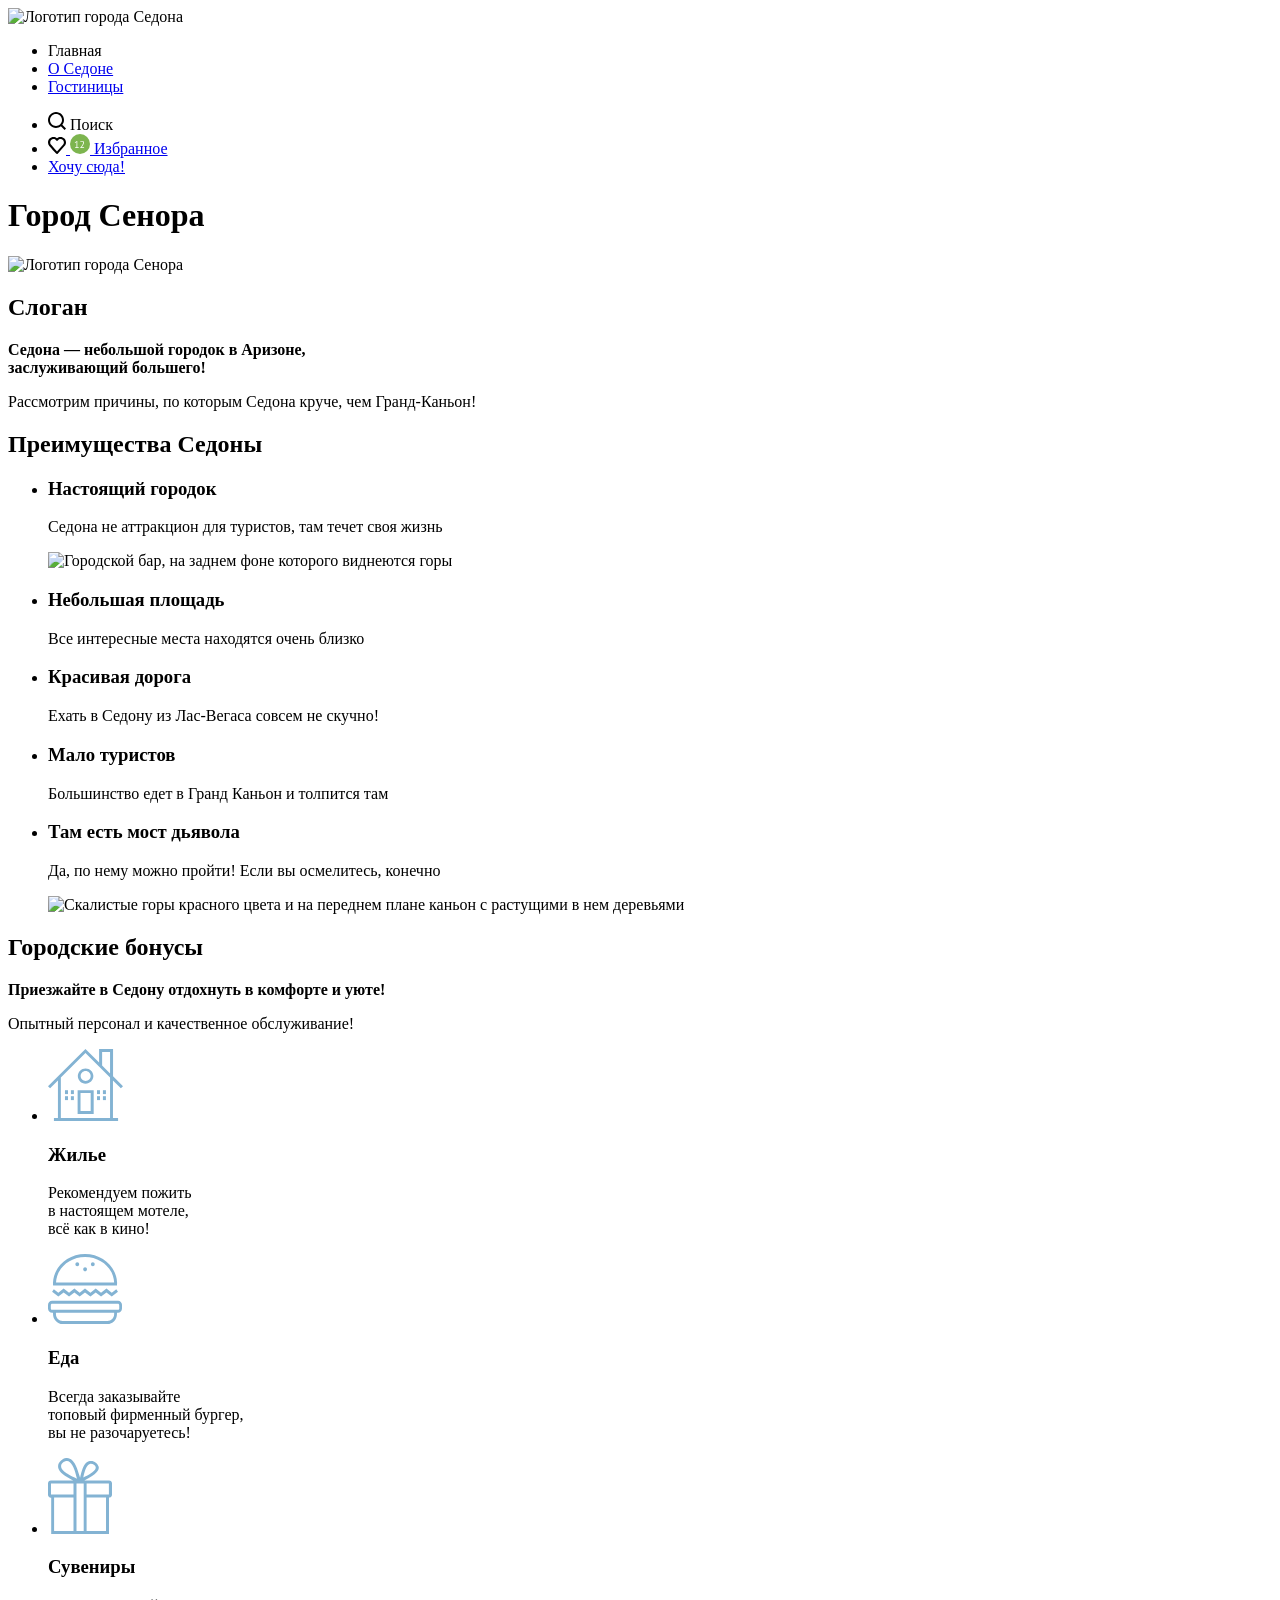
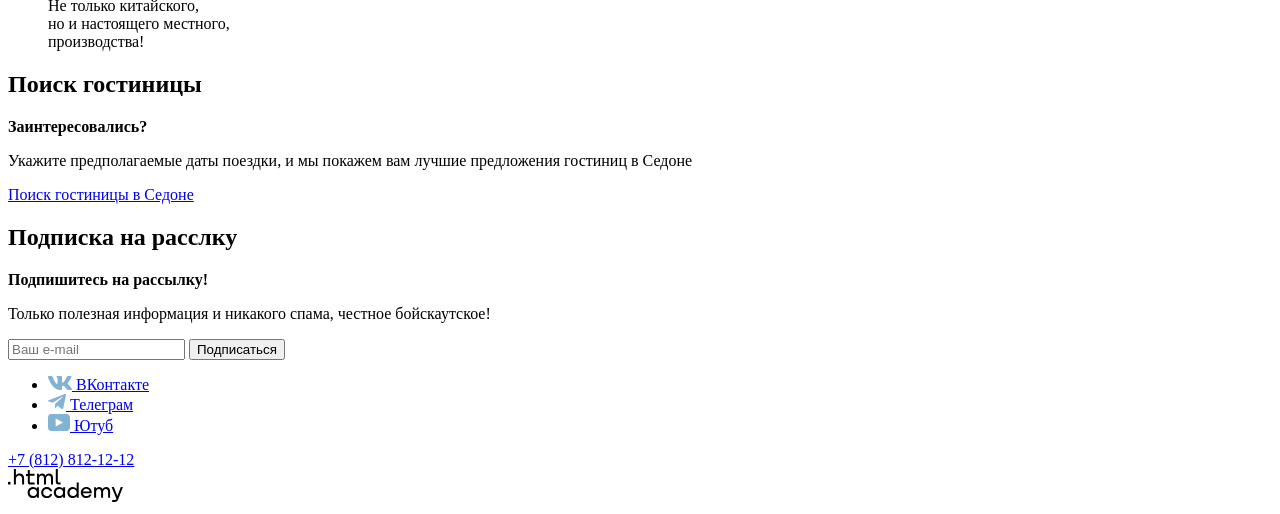
==== index.html @ 79cba4f5 "добавлены метки для автоматического теста" ====
<!doctype html>
<html class="page" lang="ru">
  <head>
    <meta charset="utf-8" />
    <meta name="viewport" content="width=device-width, initial-scale=1" />
    <title>Добро пожаловать в Седону!</title>
    <link rel="icon" href="favicon.ico" />
    <link rel="icon" type="image/svg+xml" href="./img/favicons/favicon.svg" />
    <link rel="stylesheet" href="./css/outline.css" />
  </head>

  <body>
    <header class="index-header" data-test="header">
      <nav class="header-nav">
        <a class="header-logo"
          ><img
            width="102"
            height="84"
            class=""
            src="./img/logos/sedona-small.svg"
            alt="Логотип города Седона"
        /></a>
        <ul class="navigation-list">
          <li class="navigation-element list-element-selected">
            <a class="navigation-link">Главная</a>
          </li>
          <li class="navigation-element">
            <a class="navigation-link" href="./catalog.html">О Седоне</a>
          </li>
          <li class="navigation-element">
            <a class="navigation-link" href="./form.html">Гостиницы</a>
          </li>
        </ul>

        <ul class="navigation-list-icons">
          <li class="navigation-element">
            <a class="navigation-link"
              ><svg
                class="navigation-icon"
                width="18"
                height="18"
                viewBox="0 0 18 18"
                fill="none"
                xmlns="http://www.w3.org/2000/svg"
              >
                <path
                  d="M18 16.5083L14.3 12.8287C15.3 11.5359 16 9.8453 16 7.9558C16 3.58011 12.4 0 8 0C3.6 0 0 3.67956 0 8.05525C0 12.4309 3.6 16.011 8 16.011C9.8 16.011 11.5 15.4144 12.9 14.3204L16.6 18L18 16.5083ZM8 14.0221C4.7 14.0221 2 11.337 2 8.05525C2 4.77348 4.7 2.0884 8 2.0884C11.3 2.0884 14 4.77348 14 8.05525C14 11.337 11.3 14.0221 8 14.0221Z"
                  fill="black"
                />
              </svg>
              <span class="visually-hidden">Поиск</span>
            </a>
          </li>
          <li class="navigation-element">
            <a class="navigation-link" href="./catalog.html">
              <svg
                class="navigation-icon"
                width="18"
                height="17"
                viewBox="0 0 18 17"
                fill="none"
                xmlns="http://www.w3.org/2000/svg"
              >
                <path
                  d="M8.9 17C8.6 17 8.3 16.9 8.1 16.6C2.7 10.5 1.4 9.1 1.1 8.7C0.4 7.8 0 6.6 0 5.4C0 2.4 2.4 0 5.5 0C6.8 0 8 0.5 9 1.3C10 0.5 11.3 0 12.5 0C15.5 0 18 2.4 18 5.4C18 6.7 17.5 7.9 16.7 8.8L9.7 16.7C9.5 16.9 9.3 17 8.9 17ZM2.9 7.5C3.2 7.9 6.4 11.5 9 14.4L15.2 7.4C15.7 6.9 15.9 6.2 15.9 5.4C15.9 3.6 14.4 2.1 12.6 2.1C11.6 2.1 10.6 2.6 9.9 3.4C9.6 3.7 9.3 3.8 9 3.8C8.7 3.8 8.4 3.6 8.2 3.4C7.5 2.6 6.5 2.1 5.5 2.1C3.7 2.1 2.2 3.6 2.2 5.4C2.1 6.3 2.5 7 2.9 7.5C2.8 7.5 2.8 7.5 2.9 7.5Z"
                  fill="black"
                />
              </svg>
              <svg
                width="20"
                height="20"
                viewBox="0 0 20 20"
                fill="none"
                xmlns="http://www.w3.org/2000/svg"
              >
                <rect width="20" height="20" rx="10" fill="#7DB54F" />
                <path
                  d="M5.13078 13.26H6.53078V8.42L6.63078 7.83L6.23078 8.3L5.13078 9.09L4.75078 8.58L6.95078 6.88H7.31078V13.26H8.68078V14H5.13078V13.26ZM13.96 8.59C13.96 8.94333 13.8933 9.30667 13.76 9.68C13.6333 10.0467 13.4633 10.4167 13.25 10.79C13.0433 11.1633 12.81 11.53 12.55 11.89C12.29 12.2433 12.03 12.58 11.77 12.9L11.28 13.33V13.37L11.92 13.26H14.1V14H10.12V13.71C10.2667 13.5567 10.4433 13.3667 10.65 13.14C10.8567 12.9133 11.07 12.6633 11.29 12.39C11.5167 12.11 11.7367 11.8167 11.95 11.51C12.17 11.1967 12.3667 10.88 12.54 10.56C12.72 10.24 12.8633 9.92333 12.97 9.61C13.0767 9.29667 13.13 9 13.13 8.72C13.13 8.39333 13.0367 8.12333 12.85 7.91C12.6633 7.69 12.38 7.58 12 7.58C11.7467 7.58 11.5 7.63333 11.26 7.74C11.02 7.84 10.8133 7.95667 10.64 8.09L10.31 7.52C10.5433 7.32 10.82 7.16333 11.14 7.05C11.46 6.93667 11.8033 6.88 12.17 6.88C12.4567 6.88 12.71 6.92333 12.93 7.01C13.15 7.09 13.3367 7.20667 13.49 7.36C13.6433 7.51333 13.76 7.69667 13.84 7.91C13.92 8.11667 13.96 8.34333 13.96 8.59Z"
                  fill="white"
                />
              </svg>

              <span class="visually-hidden">Избранное</span>
            </a>
          </li>
          <li class="navigation-element">
            <a class="button navigation-link want-here-link" href="./form.html">
              Хочу сюда!
            </a>
          </li>
        </ul>
      </nav>
    </header>

    <main class="index-main" data-test="main">
      <h1 class="visually-hidden">Город Сенора</h1>
      <img class="logo" src="#" alt="Логотип города Сенора" />

      <section class="hero" data-test="hero">
        <h2 class="visually-hidden">Слоган</h2>
        <b class="hero-title">
          Седона — небольшой городок в Аризоне, <br />
          заслуживающий большего!
        </b>
        <p class="hero-bridge">
          Рассмотрим причины, по которым Седона круче, чем Гранд-Каньон!
        </p>

      </section>
      <section class="advantages" data-test="advantages">
          <h2 class="visually-hidden">Преимущества Седоны</h2>
        <ul class="advantages-list">
          <li class="advantages-element">
            <h3 class="advantages-element-header">Настоящий городок</h3>
            <p class="advantages-element-slogan">
              Седона не аттракцион для туристов, там течет своя жизнь
            </p>
            <img
              class="advantages-element-image"
              width="520"
              height="260"
              src="./img/"
              alt="Городской бар, на заднем фоне которого виднеются горы"
            />
          </li>

          <li class="advantages-element">
            <h3 class="advantages-element-header">Небольшая площадь</h3>
            <p class="advantages-element-slogan">
              Все интересные места находятся очень близко
            </p>
          </li>

          <li class="advantages-element">
            <h3 class="advantages-element-header">Красивая дорога</h3>
            <p class="advantages-element-slogan">
              Ехать в Седону из Лас-Вегаса совсем не скучно!
            </p>
          </li>

          <li class="advantages-element">
            <h3 class="advantages-element-header">Мало туристов</h3>
            <p class="advantages-element-slogan">
              Большинство едет в Гранд Каньон и толпится там
            </p>
          </li>

          <li class="advantages-element">
            <h3 class="advantages-element-header">Там есть мост дьявола</h3>
            <p class="advantages-element-slogan">
              Да, по нему можно пройти! Если вы осмелитесь, конечно
            </p>
            <img
              class="advantages-element-image"
              width="520"
              height="260"
              src="./img/"
              alt="Скалистые горы красного цвета и на переднем плане каньон с растущими в нем деревьями"
            />
          </li>
        </ul>
      </section>

      <section class="bonuses">
        <h2 class="visually-hidden">Городские бонусы</h2>

        <b class="bonuses-title">
          Приезжайте в Седону отдохнуть в комфорте и уюте!
        </b>
        <p class="bonuses-bridge">
          Опытный персонал и качественное обслуживание!
        </p>

        <ul class="bonuses-list">
          <li class="bonuses-element">
            <svg
              class="bonuses-icon"
              width="75"
              height="72"
              viewBox="0 0 75 72"
              fill="none"
              xmlns="http://www.w3.org/2000/svg"
            >
              <path
                d="M29.6185 65H45.6827V41.2H29.6185V65ZM32.5301 44.1H42.6707V62.1H32.5301V44.1Z"
                fill="#83B3D3"
              />
              <path
                d="M72.8916 39.3L75 37.2L65.0602 27.3V0H51.1044V13.6L37.4498 0L0 37.2L2.10843 39.3L9.93976 31.5V69.1H5.92369V72H70.0803V69.1H64.9598V31.5L72.8916 39.3ZM62.0482 69.1H12.8514V28.5L37.4498 4.1L62.0482 28.5V69.1ZM62.0482 24.4L54.1165 16.5V2.9H62.0482V24.4Z"
                fill="#83B3D3"
              />
              <path
                d="M29.8193 27.1C29.8193 31.4 33.3333 34.8 37.5502 34.8C41.8675 34.8 45.3815 31.3 45.3815 27.1C45.3815 22.8 41.8675 19.4 37.5502 19.4C33.3333 19.4 29.8193 22.8 29.8193 27.1ZM37.6506 22.1C40.3614 22.1 42.6707 24.3 42.6707 27C42.6707 29.7 40.4618 31.9 37.6506 31.9C34.9398 31.9 32.6305 29.7 32.6305 27C32.6305 24.3 34.8394 22.1 37.6506 22.1Z"
                fill="#83B3D3"
              />
              <path
                d="M19.9799 41.2H16.9679V45.1H19.9799V41.2Z"
                fill="#83B3D3"
              />
              <path
                d="M25.9036 41.2H22.8916V45.1H25.9036V41.2Z"
                fill="#83B3D3"
              />
              <path
                d="M19.9799 47.2H16.9679V51.1H19.9799V47.2Z"
                fill="#83B3D3"
              />
              <path
                d="M25.9036 47.2H22.8916V51.1H25.9036V47.2Z"
                fill="#83B3D3"
              />
              <path d="M52.008 41.2H48.996V45.1H52.008V41.2Z" fill="#83B3D3" />
              <path
                d="M57.9317 41.2H54.9197V45.1H57.9317V41.2Z"
                fill="#83B3D3"
              />
              <path d="M52.008 47.2H48.996V51.1H52.008V47.2Z" fill="#83B3D3" />
              <path
                d="M57.9317 47.2H54.9197V51.1H57.9317V47.2Z"
                fill="#83B3D3"
              />
            </svg>

            <h3 class="bonuses-element-title">Жилье</h3>
            <p class="bonuses-element-text">
              Рекомендуем пожить
              <br />
              в настоящем мотеле,
              <br />
              всё как в кино!
            </p>
          </li>

          <li class="bonuses-element">
            <svg
              class="bonuses-icon"
              width="74"
              height="70"
              viewBox="0 0 74 70"
              fill="none"
              xmlns="http://www.w3.org/2000/svg"
            >
              <path
                d="M70.0757 46.7H4.1103C1.80452 46.7 0 48.6 0 51V54.5C0 56.9 1.90477 58.8 4.1103 58.8H5.01257V59.9C5.01257 65.4 9.32337 70 14.6367 70H59.3488C64.6621 70 68.9729 65.5 68.9729 59.9V58.8H69.8752C72.181 58.8 73.9855 56.9 73.9855 54.5V51C74.186 48.7 72.2812 46.7 70.0757 46.7ZM66.1659 59.9C66.1659 63.8 63.1583 66.9 59.449 66.9H14.6367C10.9274 66.9 7.91985 63.7 7.91985 59.9V58.8H66.1659V59.9ZM71.2787 54.5C71.2787 55.2 70.6772 55.8 70.0757 55.8H4.01005C3.30829 55.8 2.80704 55.2 2.80704 54.5V51C2.80704 50.3 3.40855 49.7 4.01005 49.7H69.9754C70.6772 49.7 71.1784 50.3 71.1784 51C71.2787 51 71.2787 54.5 71.2787 54.5Z"
                fill="#83B3D3"
              />
              <path
                d="M15.6392 38.4L21.0528 42.5L26.3661 38.4L31.6794 42.5L36.9927 38.4L42.4063 42.5L47.7196 38.4L53.0329 42.5L58.4465 38.4L63.7598 42.5L69.9754 37.8L68.2711 35.3L63.7598 38.7L58.4465 34.6L53.0329 38.7L47.7196 34.6L42.4063 38.7L36.9927 34.6L31.6794 38.7L26.3661 34.6L21.0528 38.7L15.6392 34.6L10.3259 38.7L5.81458 35.3L4.1103 37.8L10.3259 42.5L15.6392 38.4Z"
                fill="#83B3D3"
              />
              <path
                d="M8.02011 31.5H68.9729C68.9729 30.9 69.0732 30.3 69.0732 29.6C69.0732 29.2 69.0732 28.8 69.0732 28.4C68.3714 12.7 54.3362 0 37.093 0C19.7495 0 5.71432 12.7 5.01257 28.5C5.01257 28.9 5.01257 29.3 5.01257 29.7C5.01257 30.3 5.00815 30.9 5.1084 31.5H8.02011ZM37.093 3C52.7322 3 65.5644 14.3 66.1659 28.5H8.02011C8.62161 14.4 21.4538 3 37.093 3Z"
                fill="#83B3D3"
              />
              <path
                d="M37.093 17.3C38.145 17.3 38.9978 16.4046 38.9978 15.3C38.9978 14.1954 38.145 13.3 37.093 13.3C36.041 13.3 35.1882 14.1954 35.1882 15.3C35.1882 16.4046 36.041 17.3 37.093 17.3Z"
                fill="#83B3D3"
              />
              <path
                d="M29.2734 12.2C30.3254 12.2 31.1782 11.3046 31.1782 10.2C31.1782 9.09543 30.3254 8.2 29.2734 8.2C28.2214 8.2 27.3686 9.09543 27.3686 10.2C27.3686 11.3046 28.2214 12.2 29.2734 12.2Z"
                fill="#83B3D3"
              />
              <path
                d="M44.8123 12.2C45.8643 12.2 46.7171 11.3046 46.7171 10.2C46.7171 9.09543 45.8643 8.2 44.8123 8.2C43.7604 8.2 42.9076 9.09543 42.9076 10.2C42.9076 11.3046 43.7604 12.2 44.8123 12.2Z"
                fill="#83B3D3"
              />
            </svg>

            <h3 class="bonuses-element-title">Еда</h3>
            <p class="bonuses-element-text">
              Всегда заказывайте
              <br />
              топовый фирменный бургер,
              <br />
              вы не разочаруетесь!
            </p>
          </li>

          <li class="bonuses-element">
            <svg
              class="bonuses-icon"
              width="64"
              height="76"
              viewBox="0 0 64 76"
              fill="none"
              xmlns="http://www.w3.org/2000/svg"
            >
              <path
                d="M61.1 22.4625H61H36.3C50.1 15.5576 51.2 11.1546 50.7 8.75288C49.5 4.75007 45 1.74797 40.7 3.34909C35.1 5.45056 33.6 13.7564 32.1 19.7606C30.1 13.6563 28.3 5.95091 23.9 2.04818C22.6 0.947407 20.8 -0.253434 18.1 0.0467764C14.1 0.447057 8.3 5.45056 10.6 11.0545C12.9 16.4583 20.3 19.8607 25.2 22.5626H3.2H2.9C1.3 22.5626 0 23.8635 0 25.4646V36.7725C0 38.3736 1.3 39.6745 2.9 39.6745H3.2V72.9979V75.3996V76H61V75.4996V72.9979V39.5745H61.1C62.7 39.5745 64 38.2736 64 36.6724V25.3645C64 23.7634 62.7 22.4625 61.1 22.4625ZM42.4 5.85084C44.5 5.55063 47.4 7.15176 47.7 9.05309C48.1 11.8551 44.3 14.3568 42.6 15.4576C40.1 17.1588 37.7 18.0594 35.3 19.5604C36.2 15.8579 37.8 6.55133 42.4 5.85084ZM19.5 15.8579C17.3 14.3568 13 11.4548 13.1 8.05239C13.2 4.44986 18.8 1.44776 21.9 4.14965C25.8 7.55203 27.6 15.2574 29 20.7613C25.8 19.2602 22.7 17.9593 19.5 15.8579ZM25.5 72.9979H6.1V39.5745H25.5V72.9979ZM25.5 36.4723H3V25.4646H25.5V36.4723ZM35.7 36.4723V39.4744V72.9979H28.5V39.5745V36.5724V25.5647H35.7V36.4723ZM58 72.9979H38.6V39.5745H58V72.9979ZM60.9 36.4723H38.6V25.4646H60.9V36.4723Z"
                fill="#83B3D3"
              />
            </svg>

            <h3 class="bonuses-element-title">Сувениры</h3>
            <p class="bonuses-element-text">
              Не только китайского,
              <br />
              но и настоящего местного,
              <br />
              производства!
            </p>
          </li>
        </ul>
      </section>

      <section class="find-hotel" data-test="search">
        <h2 class="visually-hidden">Поиск гостиницы</h2>

        <b class="find-hotel-title"> Заинтересовались? </b>
        <p class="find-hotel-bridge">
          Укажите предполагаемые даты поездки, и мы покажем вам лучшие
          предложения гостиниц в Седоне
        </p>
        <a class="button find-hotel-link" href="#">
          Поиск гостиницы в Седоне
        </a>
      </section>

      <section class="subscribtion" data-test="subscribe">
        <h2 class="visually-hidden">Подписка на расслку</h2>

        <b class="find-hotel-title">Подпишитесь на рассылку!</b>
        <p class="find-hotel-bridge">
          Только полезная информация и никакого спама, честное бойскаутское!
        </p>

        <form
          class="subscribtion-form"
          action="https://echo.htmlacademy.ru/"
          method="post"
        >
          <label for="subscribtion-email"></label>
          <input
            class="field"
            placeholder="Ваш e-mail"
            type="email"
            name="subscribtion-email"
            id="subscribtion-email"
            required
          />
          <button class="button subscribtion-button" type="submit">
            Подписаться
          </button>
        </form>
      </section>
    </main>

    <footer class="index-footer" data-test="footer">
      <section class="footer-social">
        <ul class="footer-social-list">
          <li class="footer-social-item">
            <a class="footer-social-logo" href="https://vk.com/htmlacademy">
              <svg
                class="footer-social-logo"
                width="24"
                height="14"
                viewBox="0 0 24 14"
                fill="none"
                xmlns="http://www.w3.org/2000/svg"
              >
                <path
                  fill-rule="evenodd"
                  clip-rule="evenodd"
                  d="M23.45 0.948C23.616 0.402 23.45 0 22.655 0H20.03C19.362 0 19.054 0.347 18.887 0.73C18.887 0.73 17.552 3.926 15.661 6.002C15.049 6.604 14.771 6.795 14.437 6.795C14.27 6.795 14.019 6.604 14.019 6.057V0.948C14.019 0.292 13.835 0 13.279 0H9.151C8.734 0 8.483 0.304 8.483 0.593C8.483 1.214 9.429 1.358 9.526 3.106V6.904C9.526 7.737 9.373 7.888 9.039 7.888C8.149 7.888 5.984 4.677 4.699 1.003C4.45 0.288 4.198 0 3.527 0H0.9C0.15 0 0 0.347 0 0.73C0 1.412 0.89 4.8 4.145 9.281C6.315 12.341 9.37 14 12.153 14C13.822 14 14.028 13.632 14.028 12.997V10.684C14.028 9.947 14.186 9.8 14.715 9.8C15.105 9.8 15.772 9.992 17.33 11.467C19.11 13.216 19.403 14 20.405 14H23.03C23.78 14 24.156 13.632 23.94 12.904C23.702 12.18 22.852 11.129 21.725 9.882C21.113 9.172 20.195 8.407 19.916 8.024C19.527 7.533 19.638 7.314 19.916 6.877C19.916 6.877 23.116 2.451 23.449 0.948H23.45Z"
                  fill="#83B3D3"
                />
              </svg>

              <span class="visually-hidden">ВКонтакте</span>
            </a>
          </li>
          <li class="footer-social-item">
            <a class="footer-social-logo" href="https://t.me/htmlacademy">
              <svg
                class="footer-social-logo"
                width="18"
                height="16"
                viewBox="0 0 18 16"
                fill="none"
                xmlns="http://www.w3.org/2000/svg"
              >
                <path
                  d="M16.785 0.0992597L0.840489 6.24776C-0.247661 6.68481 -0.241365 7.29184 0.640845 7.56253L4.73445 8.83953L14.2058 2.8637C14.6537 2.59121 15.0629 2.7378 14.7265 3.03636L7.05283 9.96185H7.05103L7.05283 9.96275L6.77045 14.1823C7.18413 14.1823 7.36669 13.9925 7.59871 13.7686L9.58705 11.8351L13.7229 14.89C14.4855 15.31 15.0332 15.0941 15.2229 14.1841L17.9379 1.38885C18.2158 0.274623 17.5126 -0.229883 16.785 0.0992597Z"
                  fill="#83B3D3"
                />
              </svg>

              <span class="visually-hidden">Телеграм</span>
            </a>
          </li>
          <li class="footer-social-item">
            <a class="footer-social-logo" href="https://www.youtube.com/user/htmlacademyru">
              <svg
                class="footer-social-logo"
                width="22"
                height="17"
                viewBox="0 0 22 17"
                fill="none"
                xmlns="http://www.w3.org/2000/svg"
              >
                <path
                  d="M18.607 0H3.17413C1.31343 0 0 1.59375 0 3.4V13.4937C0 15.4062 1.31343 17 3.17413 17H18.8259C20.4677 17 22 15.4062 22 13.6V3.4C21.7811 1.59375 20.4677 0 18.607 0ZM7.66169 12.5375V4.4625L14.995 8.5L7.66169 12.5375Z"
                  fill="#83B3D3"
                />
              </svg>

              <span class="visually-hidden">Ютуб</span>
            </a>
          </li>
        </ul>
      </section>

      <section class="footer-phone">
        <a href="tel:+78128121212">+7 (812) 812-12-12</a>
      </section>
      <section class="footer-logo">
        <svg
          width="115"
          height="33"
          viewBox="0 0 115 33"
          fill="none"
          xmlns="http://www.w3.org/2000/svg"
        >
          <path d="M0 12.9V15.5H2.5V12.9H0Z" fill="black" />
          <path
            d="M11.6 4.5C10 4.5 8.8 5.2 8 6.2H7.9V0H5.9V15.5H7.9V10.2C7.9 8.1 9.2 6.6 11.2 6.6C13 6.6 14.1 8 14.1 9.8V15.5H16.1V9.4C16.2 6.4 14.3 4.5 11.6 4.5Z"
            fill="black"
          />
          <path
            d="M26.6 4.8H21.8V1.1H19.8V4.9H17.9V6.9H19.8V12.9C19.8 14.6 20.8 15.6 22.5 15.6H26.6V13.6H22.9C22.2 13.6 21.8 13.2 21.8 12.5V6.8H26.6V4.8Z"
            fill="black"
          />
          <path
            d="M41.1 4.6C39.5 4.6 38.2 5.4 37.6 6.7H37.5C36.9 5.5 35.7 4.6 34.1 4.6C32.7 4.6 31.6 5.4 31 6.4H30.9V4.8H29V15.4H31V10C31 8 32 6.5 33.6 6.5C35.1 6.5 36 7.5 36 9.1V15.4H38V9.8C38 7.4 39.4 6.5 40.6 6.5C42.1 6.5 43 7.5 43 9.1V15.4H45V8.9C45.1 6.4 43.6 4.6 41.1 4.6Z"
            fill="black"
          />
          <path
            d="M47.8 12.7C47.8 14.4 48.8 15.4 50.6 15.4H52.6V13.4H50.9C50.2 13.4 49.8 13 49.8 12.3V0H47.8V12.7Z"
            fill="black"
          />
          <path
            d="M28.9 19.7C28 18.6 26.7 17.9 25 17.9C21.9 17.9 19.6 20.2 19.6 23.5C19.6 26.8 21.9 29.1 25 29.1C26.8 29.1 28 28.3 28.8 27.2H28.9V28.8H30.9V18.2H28.9V19.7ZM25.3 27.1C23.1 27.1 21.7 25.5 21.7 23.5C21.7 21.5 23.1 19.9 25.3 19.9C27.5 19.9 28.9 21.5 28.9 23.5C28.9 25.4 27.5 27.1 25.3 27.1Z"
            fill="black"
          />
          <path
            d="M44.2 22C43.7 19.6 41.6 17.9 38.8 17.9C35.4 17.9 33.2 20.4 33.2 23.5C33.2 26.6 35.4 29.1 38.8 29.1C41.6 29.1 43.7 27.3 44.2 24.9H42.1C41.7 26.2 40.4 27.2 38.8 27.2C36.6 27.2 35.2 25.6 35.2 23.6C35.2 21.6 36.6 20 38.8 20C40.4 20 41.6 21 42.1 22.2H44.2V22Z"
            fill="black"
          />
          <path
            d="M55.1 19.7C54.2 18.6 52.9 17.9 51.2 17.9C48.1 17.9 45.8 20.2 45.8 23.5C45.8 26.8 48.1 29.1 51.2 29.1C53 29.1 54.2 28.3 55 27.2H55.1V28.8H57.1V18.2H55.1V19.7ZM51.5 27.1C49.3 27.1 47.9 25.5 47.9 23.5C47.9 21.5 49.3 19.9 51.5 19.9C53.7 19.9 55.1 21.5 55.1 23.5C55.1 25.4 53.6 27.1 51.5 27.1Z"
            fill="black"
          />
          <path
            d="M68.7 19.8C67.8 18.7 66.5 17.9 64.8 17.9C61.7 17.9 59.4 20.2 59.4 23.5C59.4 26.8 61.6 29.1 64.8 29.1C66.5 29.1 67.8 28.3 68.6 27.3H68.7V28.8H70.7V13.4H68.7V19.8ZM65.1 27.1C62.9 27.1 61.5 25.5 61.5 23.5C61.5 21.5 62.9 19.9 65.1 19.9C67.3 19.9 68.7 21.5 68.7 23.5C68.6 25.5 67.2 27.1 65.1 27.1Z"
            fill="black"
          />
          <path
            d="M78.3 17.9C75 17.9 72.8 20.4 72.8 23.5C72.8 26.5 74.9 29.1 78.3 29.1C80.8 29.1 82.8 27.8 83.5 25.5H81.4C80.9 26.5 79.8 27.1 78.4 27.1C76.5 27.1 75.1 25.8 75 24.2H83.8C84 20.6 81.8 17.9 78.3 17.9ZM78.3 19.8C80 19.8 81.3 20.8 81.6 22.4H75.1C75.4 20.9 76.6 19.8 78.3 19.8Z"
            fill="black"
          />
          <path
            d="M98.2 17.9C96.6 17.9 95.3 18.7 94.6 19.9H94.5C93.9 18.7 92.7 17.9 91.1 17.9C89.7 17.9 88.6 18.6 88 19.7V18.2H86.1V28.8H88.1V23.4C88.1 21.4 89.1 20 90.7 19.9C92.2 19.9 93.1 20.9 93.1 22.5V28.8H95.1V23.2C95.1 20.8 96.5 19.9 97.7 19.9C99.2 19.9 100.1 20.9 100.1 22.5V28.8H102.1V22.3C102.2 19.7 100.7 17.9 98.2 17.9Z"
            fill="black"
          />
          <path
            d="M109.4 27L105.8 18.1H103.6L108.4 29.7C108.1 30.6 107.7 30.9 106.7 30.9H104.2V32.9H106.7C108.5 32.9 109.5 32.1 110.2 30.3L114.9 18.1H112.8L109.4 27Z"
            fill="black"
          />
        </svg>
      </section>
    </footer>
  </body>
</html>
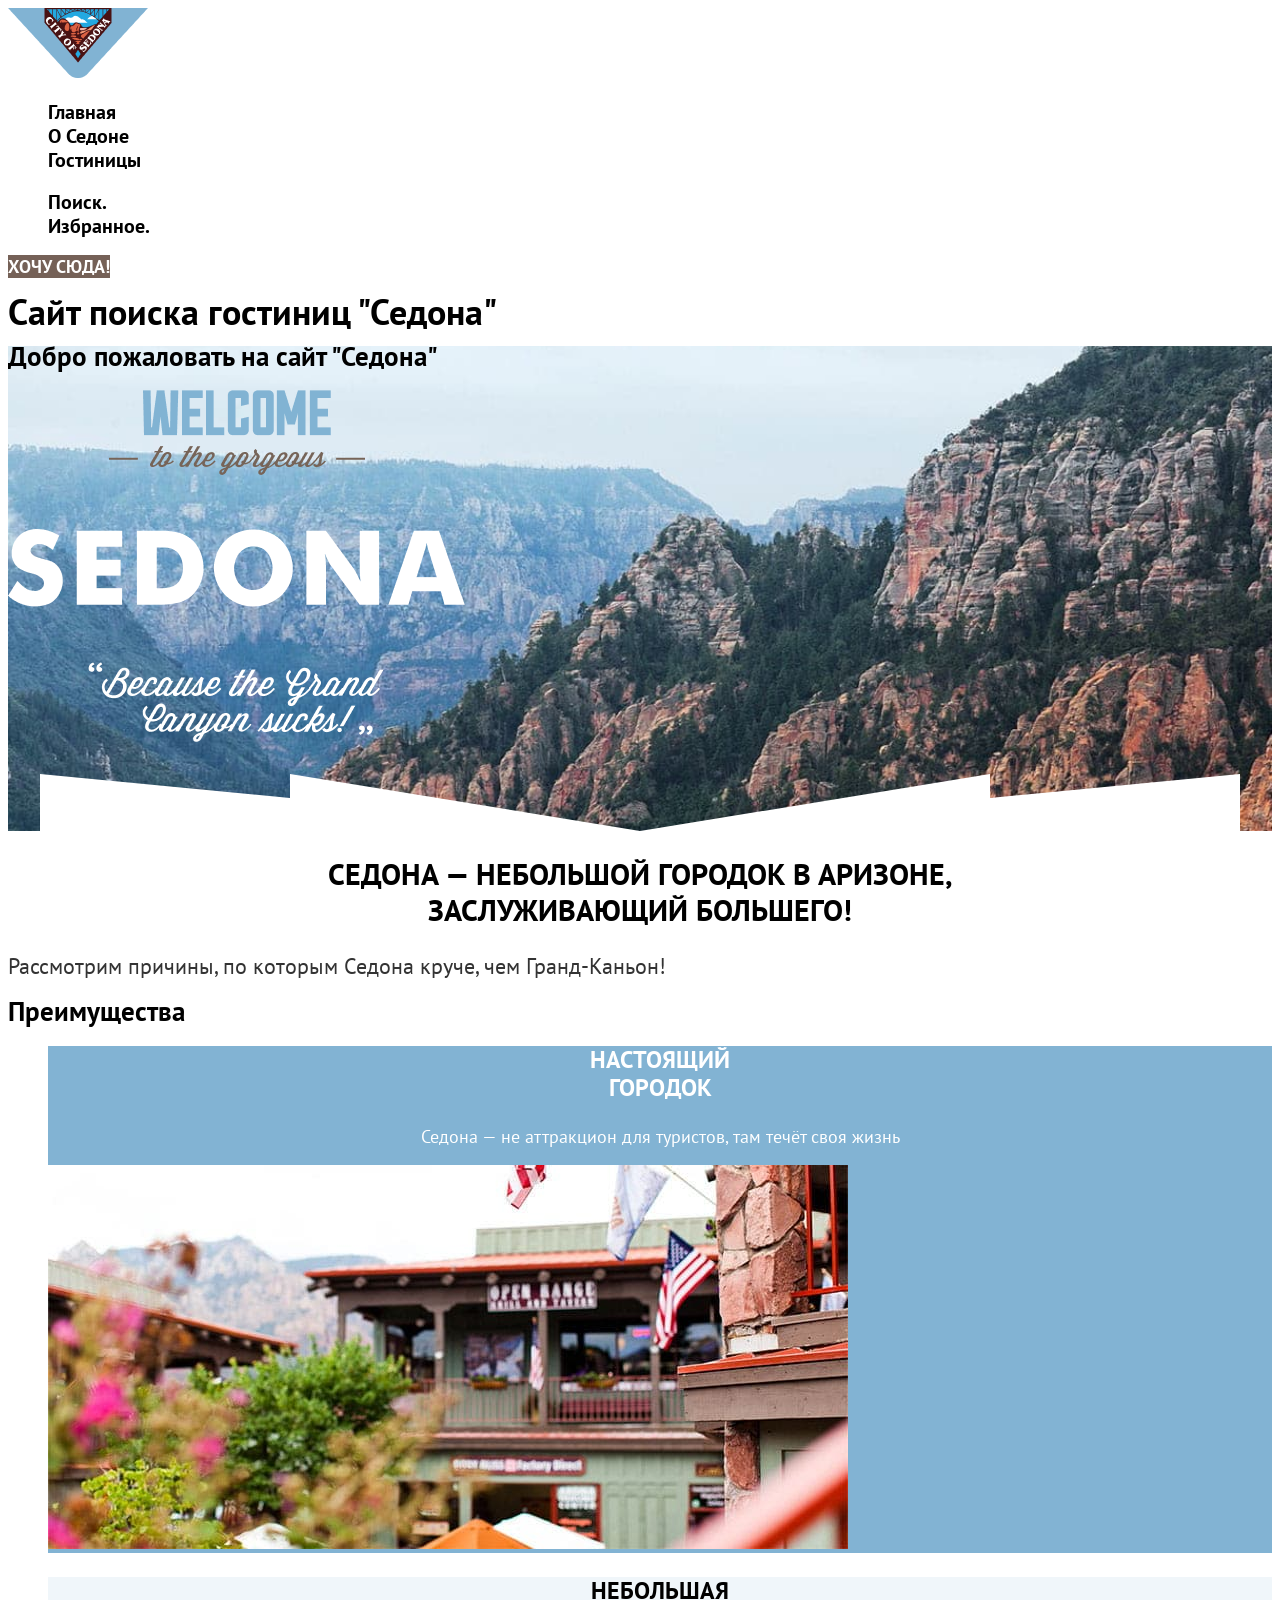
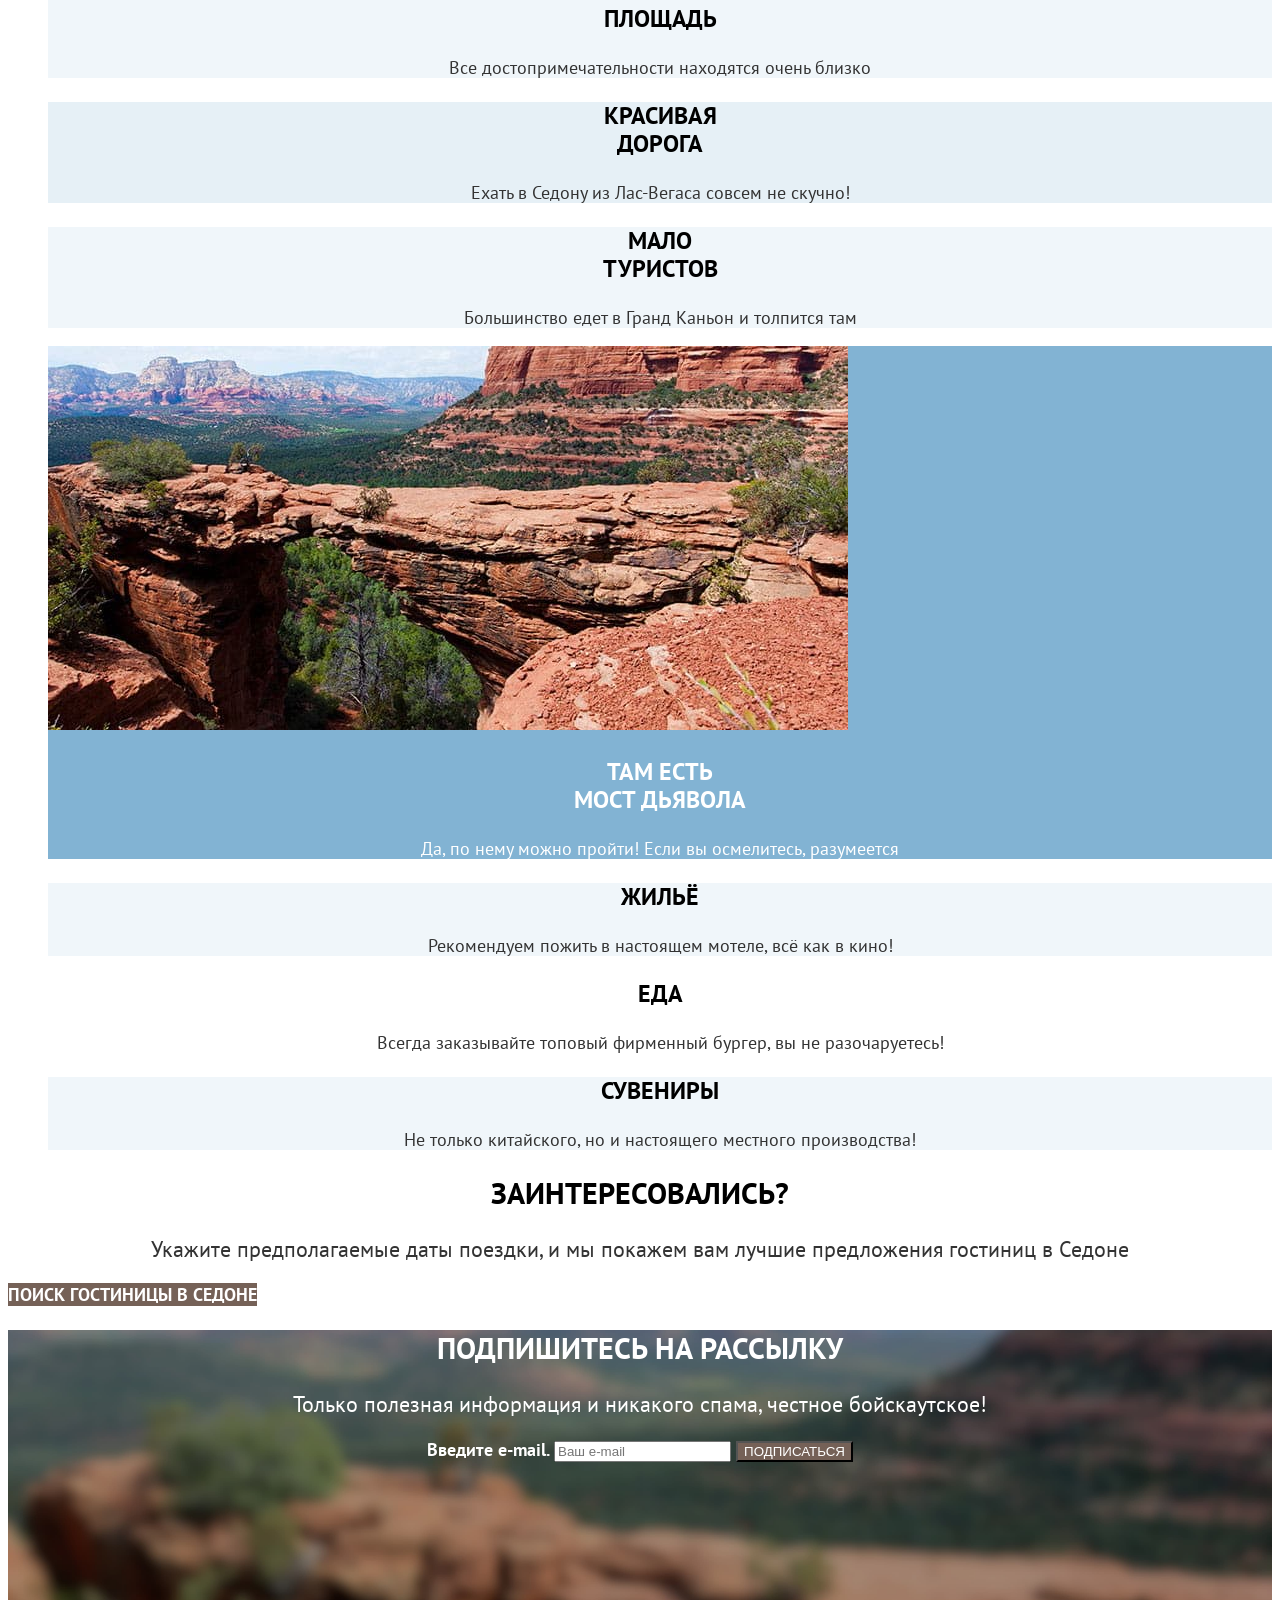
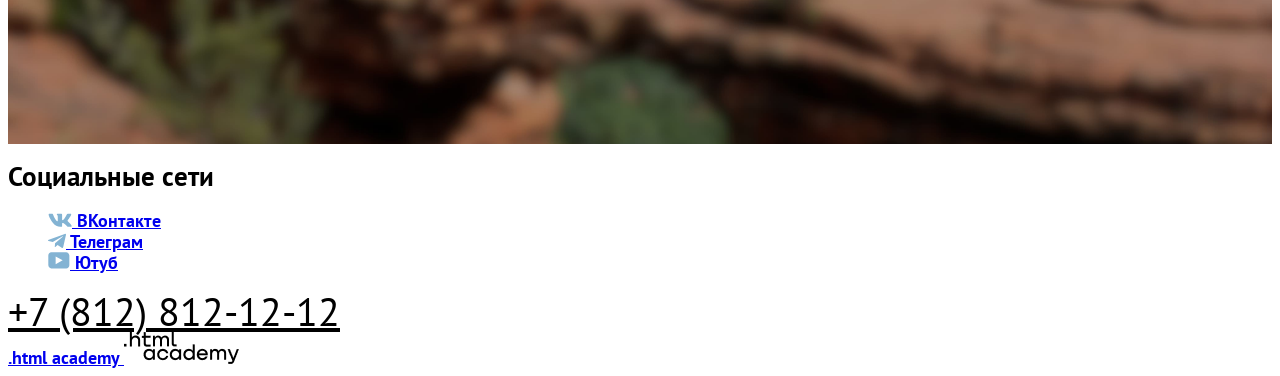
==== commit aabb4830: "сделаны стили каталога" ====
--- a/index.html
+++ b/index.html
@@ -1,472 +1,230 @@
 <!doctype html>
-<html class="page" lang="ru">
+<html lang="ru">
   <head>
     <meta charset="utf-8" />
-    <meta name="viewport" content="width=device-width, initial-scale=1" />
-    <title>Добро пожаловать в Седону!</title>
-    <link rel="icon" href="favicon.ico" />
-    <link rel="icon" type="image/svg+xml" href="./img/favicons/favicon.svg" />
-    <link rel="stylesheet" href="./css/outline.css" />
+    <title>HTML Academy: Седона</title>
+    <link rel="stylesheet" href="styles/styles.css" />
   </head>
-
   <body>
-    <header class="index-header" data-test="header">
-      <nav class="header-nav">
-        <a class="header-logo"
-          ><img
-            width="102"
-            height="84"
-            class=""
-            src="./img/logos/sedona-small.svg"
-            alt="Логотип города Седона"
-        /></a>
+    <header class="page-header">
+      <a class="navigation-logo" href="#">
+        <img
+          class="navigation-img"
+          src="images/logo.png"
+          width="140"
+          height="70"
+          alt='Логотип сайта поиска гостиниц "Седона".'
+        />
+      </a>
+      <nav class="navigation">
         <ul class="navigation-list">
-          <li class="navigation-element list-element-selected">
-            <a class="navigation-link">Главная</a>
-          </li>
-          <li class="navigation-element">
-            <a class="navigation-link" href="./catalog.html">О Седоне</a>
-          </li>
-          <li class="navigation-element">
-            <a class="navigation-link" href="./form.html">Гостиницы</a>
-          </li>
-        </ul>
-
-        <ul class="navigation-list-icons">
-          <li class="navigation-element">
-            <a class="navigation-link"
-              ><svg
-                class="navigation-icon"
-                width="18"
-                height="18"
-                viewBox="0 0 18 18"
-                fill="none"
-                xmlns="http://www.w3.org/2000/svg"
-              >
-                <path
-                  d="M18 16.5083L14.3 12.8287C15.3 11.5359 16 9.8453 16 7.9558C16 3.58011 12.4 0 8 0C3.6 0 0 3.67956 0 8.05525C0 12.4309 3.6 16.011 8 16.011C9.8 16.011 11.5 15.4144 12.9 14.3204L16.6 18L18 16.5083ZM8 14.0221C4.7 14.0221 2 11.337 2 8.05525C2 4.77348 4.7 2.0884 8 2.0884C11.3 2.0884 14 4.77348 14 8.05525C14 11.337 11.3 14.0221 8 14.0221Z"
-                  fill="black"
-                />
-              </svg>
-              <span class="visually-hidden">Поиск</span>
-            </a>
-          </li>
-          <li class="navigation-element">
-            <a class="navigation-link" href="./catalog.html">
-              <svg
-                class="navigation-icon"
-                width="18"
-                height="17"
-                viewBox="0 0 18 17"
-                fill="none"
-                xmlns="http://www.w3.org/2000/svg"
-              >
-                <path
-                  d="M8.9 17C8.6 17 8.3 16.9 8.1 16.6C2.7 10.5 1.4 9.1 1.1 8.7C0.4 7.8 0 6.6 0 5.4C0 2.4 2.4 0 5.5 0C6.8 0 8 0.5 9 1.3C10 0.5 11.3 0 12.5 0C15.5 0 18 2.4 18 5.4C18 6.7 17.5 7.9 16.7 8.8L9.7 16.7C9.5 16.9 9.3 17 8.9 17ZM2.9 7.5C3.2 7.9 6.4 11.5 9 14.4L15.2 7.4C15.7 6.9 15.9 6.2 15.9 5.4C15.9 3.6 14.4 2.1 12.6 2.1C11.6 2.1 10.6 2.6 9.9 3.4C9.6 3.7 9.3 3.8 9 3.8C8.7 3.8 8.4 3.6 8.2 3.4C7.5 2.6 6.5 2.1 5.5 2.1C3.7 2.1 2.2 3.6 2.2 5.4C2.1 6.3 2.5 7 2.9 7.5C2.8 7.5 2.8 7.5 2.9 7.5Z"
-                  fill="black"
-                />
-              </svg>
-              <svg
-                width="20"
-                height="20"
-                viewBox="0 0 20 20"
-                fill="none"
-                xmlns="http://www.w3.org/2000/svg"
-              >
-                <rect width="20" height="20" rx="10" fill="#7DB54F" />
-                <path
-                  d="M5.13078 13.26H6.53078V8.42L6.63078 7.83L6.23078 8.3L5.13078 9.09L4.75078 8.58L6.95078 6.88H7.31078V13.26H8.68078V14H5.13078V13.26ZM13.96 8.59C13.96 8.94333 13.8933 9.30667 13.76 9.68C13.6333 10.0467 13.4633 10.4167 13.25 10.79C13.0433 11.1633 12.81 11.53 12.55 11.89C12.29 12.2433 12.03 12.58 11.77 12.9L11.28 13.33V13.37L11.92 13.26H14.1V14H10.12V13.71C10.2667 13.5567 10.4433 13.3667 10.65 13.14C10.8567 12.9133 11.07 12.6633 11.29 12.39C11.5167 12.11 11.7367 11.8167 11.95 11.51C12.17 11.1967 12.3667 10.88 12.54 10.56C12.72 10.24 12.8633 9.92333 12.97 9.61C13.0767 9.29667 13.13 9 13.13 8.72C13.13 8.39333 13.0367 8.12333 12.85 7.91C12.6633 7.69 12.38 7.58 12 7.58C11.7467 7.58 11.5 7.63333 11.26 7.74C11.02 7.84 10.8133 7.95667 10.64 8.09L10.31 7.52C10.5433 7.32 10.82 7.16333 11.14 7.05C11.46 6.93667 11.8033 6.88 12.17 6.88C12.4567 6.88 12.71 6.92333 12.93 7.01C13.15 7.09 13.3367 7.20667 13.49 7.36C13.6433 7.51333 13.76 7.69667 13.84 7.91C13.92 8.11667 13.96 8.34333 13.96 8.59Z"
-                  fill="white"
-                />
-              </svg>
-
-              <span class="visually-hidden">Избранное</span>
-            </a>
-          </li>
-          <li class="navigation-element">
-            <a class="button navigation-link want-here-link" href="./form.html">
-              Хочу сюда!
-            </a>
-          </li>
-        </ul>
+          <li class="navigation-item">
+            <a class="navigation-link navigation-current" href="#">Главная</a>
+          </li>
+          <li class="navigation-item">
+            <a class="navigation-link" href="#">О Седоне</a>
+          </li>
+          <li class="navigation-item">
+            <a class="navigation-link" href="catalog.html">Гостиницы</a>
+          </li>
+        </ul>
+        <ul class="navigation-list navigation-user">
+          <li class="navigation-item">
+            <a class="navigation-link" href="#">
+              <span class="visually-hidden">Поиск.</span>
+            </a>
+          </li>
+          <li class="navigation-item">
+            <a class="navigation-link" href="#">
+              <span class="visually-hidden">Избранное.</span>
+            </a>
+          </li>
+        </ul>
+        <a class="button sign-link" href="#">Хочу сюда!</a>
       </nav>
     </header>
-
-    <main class="index-main" data-test="main">
-      <h1 class="visually-hidden">Город Сенора</h1>
-      <img class="logo" src="#" alt="Логотип города Сенора" />
-
-      <section class="hero" data-test="hero">
-        <h2 class="visually-hidden">Слоган</h2>
-        <b class="hero-title">
-          Седона — небольшой городок в Аризоне, <br />
-          заслуживающий большего!
-        </b>
-        <p class="hero-bridge">
+    <main class="main-index">
+      <h1 class="visually-hidden">Сайт поиска гостиниц "Седона"</h1>
+      <section class="welcome">
+        <h2 class="visually-hidden">Добро пожаловать на сайт "Седона"</h2>
+        <img
+          class="welcome-logo"
+          src="images/welcome.png"
+          width="458"
+          height="352"
+          alt='Добро пожаловать в "Седону".'
+        />
+      </section>
+      <section class="slogan">
+        <h2 class="slogan-title">
+          Седона — небольшой городок в Аризоне,<br />заслуживающий большего!
+        </h2>
+        <p class="slogan-description">
           Рассмотрим причины, по которым Седона круче, чем Гранд-Каньон!
         </p>
-
-      </section>
-      <section class="advantages" data-test="advantages">
-          <h2 class="visually-hidden">Преимущества Седоны</h2>
+      </section>
+      <section class="advantages">
+        <h2 class="visually-hidden">Преимущества</h2>
         <ul class="advantages-list">
-          <li class="advantages-element">
-            <h3 class="advantages-element-header">Настоящий городок</h3>
-            <p class="advantages-element-slogan">
-              Седона не аттракцион для туристов, там течет своя жизнь
+          <li class="advantage-item">
+            <h3 class="advantage-title">Настоящий<br />городок</h3>
+            <p class="advantage-description">
+              Седона — не аттракцион для туристов, там течёт своя жизнь
             </p>
             <img
-              class="advantages-element-image"
-              width="520"
-              height="260"
-              src="./img/"
-              alt="Городской бар, на заднем фоне которого виднеются горы"
+              class="advantage-image"
+              src="images/sedona.jpg"
+              width="800"
+              height="384"
+              alt='Город "Седона"'
             />
           </li>
-
-          <li class="advantages-element">
-            <h3 class="advantages-element-header">Небольшая площадь</h3>
-            <p class="advantages-element-slogan">
-              Все интересные места находятся очень близко
-            </p>
-          </li>
-
-          <li class="advantages-element">
-            <h3 class="advantages-element-header">Красивая дорога</h3>
-            <p class="advantages-element-slogan">
+          <li class="advantage-item">
+            <h3 class="advantage-title">Небольшая<br />площадь</h3>
+            <p class="advantage-description">
+              Все достопримечательности находятся очень близко
+            </p>
+          </li>
+          <li class="advantage-item">
+            <h3 class="advantage-title">Красивая<br />дорога</h3>
+            <p class="advantage-description">
               Ехать в Седону из Лас-Вегаса совсем не скучно!
             </p>
           </li>
-
-          <li class="advantages-element">
-            <h3 class="advantages-element-header">Мало туристов</h3>
-            <p class="advantages-element-slogan">
+          <li class="advantage-item">
+            <h3 class="advantage-title">Мало<br />туристов</h3>
+            <p class="advantage-description">
               Большинство едет в Гранд Каньон и толпится там
             </p>
           </li>
-
-          <li class="advantages-element">
-            <h3 class="advantages-element-header">Там есть мост дьявола</h3>
-            <p class="advantages-element-slogan">
-              Да, по нему можно пройти! Если вы осмелитесь, конечно
-            </p>
+          <li class="advantage-item">
             <img
-              class="advantages-element-image"
-              width="520"
-              height="260"
-              src="./img/"
-              alt="Скалистые горы красного цвета и на переднем плане каньон с растущими в нем деревьями"
+              class="advantage-image"
+              src="images/devil-bridge.jpg"
+              width="800"
+              height="384"
+              alt='Мост дьявола в городе "Седона"'
             />
-          </li>
-        </ul>
-      </section>
-
-      <section class="bonuses">
-        <h2 class="visually-hidden">Городские бонусы</h2>
-
-        <b class="bonuses-title">
-          Приезжайте в Седону отдохнуть в комфорте и уюте!
-        </b>
-        <p class="bonuses-bridge">
-          Опытный персонал и качественное обслуживание!
-        </p>
-
-        <ul class="bonuses-list">
-          <li class="bonuses-element">
-            <svg
-              class="bonuses-icon"
-              width="75"
-              height="72"
-              viewBox="0 0 75 72"
-              fill="none"
-              xmlns="http://www.w3.org/2000/svg"
-            >
-              <path
-                d="M29.6185 65H45.6827V41.2H29.6185V65ZM32.5301 44.1H42.6707V62.1H32.5301V44.1Z"
-                fill="#83B3D3"
-              />
-              <path
-                d="M72.8916 39.3L75 37.2L65.0602 27.3V0H51.1044V13.6L37.4498 0L0 37.2L2.10843 39.3L9.93976 31.5V69.1H5.92369V72H70.0803V69.1H64.9598V31.5L72.8916 39.3ZM62.0482 69.1H12.8514V28.5L37.4498 4.1L62.0482 28.5V69.1ZM62.0482 24.4L54.1165 16.5V2.9H62.0482V24.4Z"
-                fill="#83B3D3"
-              />
-              <path
-                d="M29.8193 27.1C29.8193 31.4 33.3333 34.8 37.5502 34.8C41.8675 34.8 45.3815 31.3 45.3815 27.1C45.3815 22.8 41.8675 19.4 37.5502 19.4C33.3333 19.4 29.8193 22.8 29.8193 27.1ZM37.6506 22.1C40.3614 22.1 42.6707 24.3 42.6707 27C42.6707 29.7 40.4618 31.9 37.6506 31.9C34.9398 31.9 32.6305 29.7 32.6305 27C32.6305 24.3 34.8394 22.1 37.6506 22.1Z"
-                fill="#83B3D3"
-              />
-              <path
-                d="M19.9799 41.2H16.9679V45.1H19.9799V41.2Z"
-                fill="#83B3D3"
-              />
-              <path
-                d="M25.9036 41.2H22.8916V45.1H25.9036V41.2Z"
-                fill="#83B3D3"
-              />
-              <path
-                d="M19.9799 47.2H16.9679V51.1H19.9799V47.2Z"
-                fill="#83B3D3"
-              />
-              <path
-                d="M25.9036 47.2H22.8916V51.1H25.9036V47.2Z"
-                fill="#83B3D3"
-              />
-              <path d="M52.008 41.2H48.996V45.1H52.008V41.2Z" fill="#83B3D3" />
-              <path
-                d="M57.9317 41.2H54.9197V45.1H57.9317V41.2Z"
-                fill="#83B3D3"
-              />
-              <path d="M52.008 47.2H48.996V51.1H52.008V47.2Z" fill="#83B3D3" />
-              <path
-                d="M57.9317 47.2H54.9197V51.1H57.9317V47.2Z"
-                fill="#83B3D3"
-              />
-            </svg>
-
-            <h3 class="bonuses-element-title">Жилье</h3>
-            <p class="bonuses-element-text">
-              Рекомендуем пожить
-              <br />
-              в настоящем мотеле,
-              <br />
-              всё как в кино!
-            </p>
-          </li>
-
-          <li class="bonuses-element">
-            <svg
-              class="bonuses-icon"
-              width="74"
-              height="70"
-              viewBox="0 0 74 70"
-              fill="none"
-              xmlns="http://www.w3.org/2000/svg"
-            >
-              <path
-                d="M70.0757 46.7H4.1103C1.80452 46.7 0 48.6 0 51V54.5C0 56.9 1.90477 58.8 4.1103 58.8H5.01257V59.9C5.01257 65.4 9.32337 70 14.6367 70H59.3488C64.6621 70 68.9729 65.5 68.9729 59.9V58.8H69.8752C72.181 58.8 73.9855 56.9 73.9855 54.5V51C74.186 48.7 72.2812 46.7 70.0757 46.7ZM66.1659 59.9C66.1659 63.8 63.1583 66.9 59.449 66.9H14.6367C10.9274 66.9 7.91985 63.7 7.91985 59.9V58.8H66.1659V59.9ZM71.2787 54.5C71.2787 55.2 70.6772 55.8 70.0757 55.8H4.01005C3.30829 55.8 2.80704 55.2 2.80704 54.5V51C2.80704 50.3 3.40855 49.7 4.01005 49.7H69.9754C70.6772 49.7 71.1784 50.3 71.1784 51C71.2787 51 71.2787 54.5 71.2787 54.5Z"
-                fill="#83B3D3"
-              />
-              <path
-                d="M15.6392 38.4L21.0528 42.5L26.3661 38.4L31.6794 42.5L36.9927 38.4L42.4063 42.5L47.7196 38.4L53.0329 42.5L58.4465 38.4L63.7598 42.5L69.9754 37.8L68.2711 35.3L63.7598 38.7L58.4465 34.6L53.0329 38.7L47.7196 34.6L42.4063 38.7L36.9927 34.6L31.6794 38.7L26.3661 34.6L21.0528 38.7L15.6392 34.6L10.3259 38.7L5.81458 35.3L4.1103 37.8L10.3259 42.5L15.6392 38.4Z"
-                fill="#83B3D3"
-              />
-              <path
-                d="M8.02011 31.5H68.9729C68.9729 30.9 69.0732 30.3 69.0732 29.6C69.0732 29.2 69.0732 28.8 69.0732 28.4C68.3714 12.7 54.3362 0 37.093 0C19.7495 0 5.71432 12.7 5.01257 28.5C5.01257 28.9 5.01257 29.3 5.01257 29.7C5.01257 30.3 5.00815 30.9 5.1084 31.5H8.02011ZM37.093 3C52.7322 3 65.5644 14.3 66.1659 28.5H8.02011C8.62161 14.4 21.4538 3 37.093 3Z"
-                fill="#83B3D3"
-              />
-              <path
-                d="M37.093 17.3C38.145 17.3 38.9978 16.4046 38.9978 15.3C38.9978 14.1954 38.145 13.3 37.093 13.3C36.041 13.3 35.1882 14.1954 35.1882 15.3C35.1882 16.4046 36.041 17.3 37.093 17.3Z"
-                fill="#83B3D3"
-              />
-              <path
-                d="M29.2734 12.2C30.3254 12.2 31.1782 11.3046 31.1782 10.2C31.1782 9.09543 30.3254 8.2 29.2734 8.2C28.2214 8.2 27.3686 9.09543 27.3686 10.2C27.3686 11.3046 28.2214 12.2 29.2734 12.2Z"
-                fill="#83B3D3"
-              />
-              <path
-                d="M44.8123 12.2C45.8643 12.2 46.7171 11.3046 46.7171 10.2C46.7171 9.09543 45.8643 8.2 44.8123 8.2C43.7604 8.2 42.9076 9.09543 42.9076 10.2C42.9076 11.3046 43.7604 12.2 44.8123 12.2Z"
-                fill="#83B3D3"
-              />
-            </svg>
-
-            <h3 class="bonuses-element-title">Еда</h3>
-            <p class="bonuses-element-text">
-              Всегда заказывайте
-              <br />
-              топовый фирменный бургер,
-              <br />
-              вы не разочаруетесь!
-            </p>
-          </li>
-
-          <li class="bonuses-element">
-            <svg
-              class="bonuses-icon"
-              width="64"
-              height="76"
-              viewBox="0 0 64 76"
-              fill="none"
-              xmlns="http://www.w3.org/2000/svg"
-            >
-              <path
-                d="M61.1 22.4625H61H36.3C50.1 15.5576 51.2 11.1546 50.7 8.75288C49.5 4.75007 45 1.74797 40.7 3.34909C35.1 5.45056 33.6 13.7564 32.1 19.7606C30.1 13.6563 28.3 5.95091 23.9 2.04818C22.6 0.947407 20.8 -0.253434 18.1 0.0467764C14.1 0.447057 8.3 5.45056 10.6 11.0545C12.9 16.4583 20.3 19.8607 25.2 22.5626H3.2H2.9C1.3 22.5626 0 23.8635 0 25.4646V36.7725C0 38.3736 1.3 39.6745 2.9 39.6745H3.2V72.9979V75.3996V76H61V75.4996V72.9979V39.5745H61.1C62.7 39.5745 64 38.2736 64 36.6724V25.3645C64 23.7634 62.7 22.4625 61.1 22.4625ZM42.4 5.85084C44.5 5.55063 47.4 7.15176 47.7 9.05309C48.1 11.8551 44.3 14.3568 42.6 15.4576C40.1 17.1588 37.7 18.0594 35.3 19.5604C36.2 15.8579 37.8 6.55133 42.4 5.85084ZM19.5 15.8579C17.3 14.3568 13 11.4548 13.1 8.05239C13.2 4.44986 18.8 1.44776 21.9 4.14965C25.8 7.55203 27.6 15.2574 29 20.7613C25.8 19.2602 22.7 17.9593 19.5 15.8579ZM25.5 72.9979H6.1V39.5745H25.5V72.9979ZM25.5 36.4723H3V25.4646H25.5V36.4723ZM35.7 36.4723V39.4744V72.9979H28.5V39.5745V36.5724V25.5647H35.7V36.4723ZM58 72.9979H38.6V39.5745H58V72.9979ZM60.9 36.4723H38.6V25.4646H60.9V36.4723Z"
-                fill="#83B3D3"
-              />
-            </svg>
-
-            <h3 class="bonuses-element-title">Сувениры</h3>
-            <p class="bonuses-element-text">
-              Не только китайского,
-              <br />
-              но и настоящего местного,
-              <br />
-              производства!
-            </p>
-          </li>
-        </ul>
-      </section>
-
-      <section class="find-hotel" data-test="search">
-        <h2 class="visually-hidden">Поиск гостиницы</h2>
-
-        <b class="find-hotel-title"> Заинтересовались? </b>
-        <p class="find-hotel-bridge">
+            <h3 class="advantage-title">Там есть<br />мост дьявола</h3>
+            <p class="advantage-description">
+              Да, по нему можно пройти! Если вы осмелитесь, разумеется
+            </p>
+          </li>
+          <li class="advantage-item">
+            <h3 class="advantage-title">Жильё</h3>
+            <p class="advantage-description">
+              Рекомендуем пожить в настоящем мотеле, всё как в кино!
+            </p>
+          </li>
+          <li class="advantage-item">
+            <h3 class="advantage-title">Еда</h3>
+            <p class="advantage-description">
+              Всегда заказывайте топовый фирменный бургер, вы не разочаруетесь!
+            </p>
+          </li>
+          <li class="advantage-item">
+            <h3 class="advantage-title">Сувениры</h3>
+            <p class="advantage-description">
+              Не только китайского, но и настоящего местного производства!
+            </p>
+          </li>
+        </ul>
+      </section>
+      <section class="find">
+        <h2 class="find-title">Заинтересовались?</h2>
+        <p class="find-description">
           Укажите предполагаемые даты поездки, и мы покажем вам лучшие
           предложения гостиниц в Седоне
         </p>
-        <a class="button find-hotel-link" href="#">
-          Поиск гостиницы в Седоне
-        </a>
-      </section>
-
-      <section class="subscribtion" data-test="subscribe">
-        <h2 class="visually-hidden">Подписка на расслку</h2>
-
-        <b class="find-hotel-title">Подпишитесь на рассылку!</b>
-        <p class="find-hotel-bridge">
+        <a class="button find-link" href="#">Поиск гостиницы в седоне</a>
+      </section>
+      <section class="subscription">
+        <h2 class="subscription-title">Подпишитесь на рассылку</h2>
+        <p class="subscription-description">
           Только полезная информация и никакого спама, честное бойскаутское!
         </p>
-
         <form
-          class="subscribtion-form"
+          class="subscription-form"
           action="https://echo.htmlacademy.ru/"
           method="post"
         >
-          <label for="subscribtion-email"></label>
+          <label for="email">
+            <span class="visually-hidden">Введите e-mail.</span>
+          </label>
           <input
             class="field"
+            id="email"
+            type="email"
             placeholder="Ваш e-mail"
-            type="email"
-            name="subscribtion-email"
-            id="subscribtion-email"
+            name="email"
             required
           />
-          <button class="button subscribtion-button" type="submit">
-            Подписаться
-          </button>
+          <button class="button send-link" type="submit">Подписаться</button>
         </form>
       </section>
     </main>
-
-    <footer class="index-footer" data-test="footer">
+    <footer class="page-footer">
       <section class="footer-social">
+        <h2 class="visually-hidden">Социальные сети</h2>
         <ul class="footer-social-list">
           <li class="footer-social-item">
-            <a class="footer-social-logo" href="https://vk.com/htmlacademy">
-              <svg
-                class="footer-social-logo"
+            <a class="footer-social-link" href="https://vk.com/htmlacademy">
+              <img
+                class="footer-social-image"
+                src="images/vk.svg"
                 width="24"
                 height="14"
-                viewBox="0 0 24 14"
-                fill="none"
-                xmlns="http://www.w3.org/2000/svg"
-              >
-                <path
-                  fill-rule="evenodd"
-                  clip-rule="evenodd"
-                  d="M23.45 0.948C23.616 0.402 23.45 0 22.655 0H20.03C19.362 0 19.054 0.347 18.887 0.73C18.887 0.73 17.552 3.926 15.661 6.002C15.049 6.604 14.771 6.795 14.437 6.795C14.27 6.795 14.019 6.604 14.019 6.057V0.948C14.019 0.292 13.835 0 13.279 0H9.151C8.734 0 8.483 0.304 8.483 0.593C8.483 1.214 9.429 1.358 9.526 3.106V6.904C9.526 7.737 9.373 7.888 9.039 7.888C8.149 7.888 5.984 4.677 4.699 1.003C4.45 0.288 4.198 0 3.527 0H0.9C0.15 0 0 0.347 0 0.73C0 1.412 0.89 4.8 4.145 9.281C6.315 12.341 9.37 14 12.153 14C13.822 14 14.028 13.632 14.028 12.997V10.684C14.028 9.947 14.186 9.8 14.715 9.8C15.105 9.8 15.772 9.992 17.33 11.467C19.11 13.216 19.403 14 20.405 14H23.03C23.78 14 24.156 13.632 23.94 12.904C23.702 12.18 22.852 11.129 21.725 9.882C21.113 9.172 20.195 8.407 19.916 8.024C19.527 7.533 19.638 7.314 19.916 6.877C19.916 6.877 23.116 2.451 23.449 0.948H23.45Z"
-                  fill="#83B3D3"
-                />
-              </svg>
+                alt="иконка вк"
+              />
 
               <span class="visually-hidden">ВКонтакте</span>
             </a>
           </li>
           <li class="footer-social-item">
-            <a class="footer-social-logo" href="https://t.me/htmlacademy">
-              <svg
-                class="footer-social-logo"
+            <a class="footer-social-link" href="https://t.me/htmlacademy">
+              <img
+                class="footer-social-image"
+                src="images/telegram.svg"
                 width="18"
-                height="16"
-                viewBox="0 0 18 16"
-                fill="none"
-                xmlns="http://www.w3.org/2000/svg"
-              >
-                <path
-                  d="M16.785 0.0992597L0.840489 6.24776C-0.247661 6.68481 -0.241365 7.29184 0.640845 7.56253L4.73445 8.83953L14.2058 2.8637C14.6537 2.59121 15.0629 2.7378 14.7265 3.03636L7.05283 9.96185H7.05103L7.05283 9.96275L6.77045 14.1823C7.18413 14.1823 7.36669 13.9925 7.59871 13.7686L9.58705 11.8351L13.7229 14.89C14.4855 15.31 15.0332 15.0941 15.2229 14.1841L17.9379 1.38885C18.2158 0.274623 17.5126 -0.229883 16.785 0.0992597Z"
-                  fill="#83B3D3"
-                />
-              </svg>
+                height="15"
+                alt="иконка телеграмма"
+              />
 
               <span class="visually-hidden">Телеграм</span>
             </a>
           </li>
           <li class="footer-social-item">
-            <a class="footer-social-logo" href="https://www.youtube.com/user/htmlacademyru">
-              <svg
-                class="footer-social-logo"
+            <a
+              class="footer-social-link"
+              href="https://www.youtube.com/user/htmlacademyru"
+            >
+              <img
+                class="footer-social-image"
+                src="images/youtube.svg"
                 width="22"
                 height="17"
-                viewBox="0 0 22 17"
-                fill="none"
-                xmlns="http://www.w3.org/2000/svg"
-              >
-                <path
-                  d="M18.607 0H3.17413C1.31343 0 0 1.59375 0 3.4V13.4937C0 15.4062 1.31343 17 3.17413 17H18.8259C20.4677 17 22 15.4062 22 13.6V3.4C21.7811 1.59375 20.4677 0 18.607 0ZM7.66169 12.5375V4.4625L14.995 8.5L7.66169 12.5375Z"
-                  fill="#83B3D3"
-                />
-              </svg>
+                alt="иконка ютуба"
+              />
 
               <span class="visually-hidden">Ютуб</span>
             </a>
           </li>
         </ul>
       </section>
-
-      <section class="footer-phone">
-        <a href="tel:+78128121212">+7 (812) 812-12-12</a>
-      </section>
+      <address class="footer-contacts-address">
+        <a class="footer-phone" href="tel:+78128121212">+7 (812) 812-12-12</a>
+      </address>
       <section class="footer-logo">
-        <svg
-          width="115"
-          height="33"
-          viewBox="0 0 115 33"
-          fill="none"
-          xmlns="http://www.w3.org/2000/svg"
-        >
-          <path d="M0 12.9V15.5H2.5V12.9H0Z" fill="black" />
-          <path
-            d="M11.6 4.5C10 4.5 8.8 5.2 8 6.2H7.9V0H5.9V15.5H7.9V10.2C7.9 8.1 9.2 6.6 11.2 6.6C13 6.6 14.1 8 14.1 9.8V15.5H16.1V9.4C16.2 6.4 14.3 4.5 11.6 4.5Z"
-            fill="black"
+        <a class="footer-link" href="https://htmlacademy.ru">
+          <span class="visually-hidden">.html academy</span>
+          <img
+            class="footer-logo-png"
+            src="images/html-academy.png"
+            width="115"
+            height="33"
+            alt="иконка html academy"
           />
-          <path
-            d="M26.6 4.8H21.8V1.1H19.8V4.9H17.9V6.9H19.8V12.9C19.8 14.6 20.8 15.6 22.5 15.6H26.6V13.6H22.9C22.2 13.6 21.8 13.2 21.8 12.5V6.8H26.6V4.8Z"
-            fill="black"
-          />
-          <path
-            d="M41.1 4.6C39.5 4.6 38.2 5.4 37.6 6.7H37.5C36.9 5.5 35.7 4.6 34.1 4.6C32.7 4.6 31.6 5.4 31 6.4H30.9V4.8H29V15.4H31V10C31 8 32 6.5 33.6 6.5C35.1 6.5 36 7.5 36 9.1V15.4H38V9.8C38 7.4 39.4 6.5 40.6 6.5C42.1 6.5 43 7.5 43 9.1V15.4H45V8.9C45.1 6.4 43.6 4.6 41.1 4.6Z"
-            fill="black"
-          />
-          <path
-            d="M47.8 12.7C47.8 14.4 48.8 15.4 50.6 15.4H52.6V13.4H50.9C50.2 13.4 49.8 13 49.8 12.3V0H47.8V12.7Z"
-            fill="black"
-          />
-          <path
-            d="M28.9 19.7C28 18.6 26.7 17.9 25 17.9C21.9 17.9 19.6 20.2 19.6 23.5C19.6 26.8 21.9 29.1 25 29.1C26.8 29.1 28 28.3 28.8 27.2H28.9V28.8H30.9V18.2H28.9V19.7ZM25.3 27.1C23.1 27.1 21.7 25.5 21.7 23.5C21.7 21.5 23.1 19.9 25.3 19.9C27.5 19.9 28.9 21.5 28.9 23.5C28.9 25.4 27.5 27.1 25.3 27.1Z"
-            fill="black"
-          />
-          <path
-            d="M44.2 22C43.7 19.6 41.6 17.9 38.8 17.9C35.4 17.9 33.2 20.4 33.2 23.5C33.2 26.6 35.4 29.1 38.8 29.1C41.6 29.1 43.7 27.3 44.2 24.9H42.1C41.7 26.2 40.4 27.2 38.8 27.2C36.6 27.2 35.2 25.6 35.2 23.6C35.2 21.6 36.6 20 38.8 20C40.4 20 41.6 21 42.1 22.2H44.2V22Z"
-            fill="black"
-          />
-          <path
-            d="M55.1 19.7C54.2 18.6 52.9 17.9 51.2 17.9C48.1 17.9 45.8 20.2 45.8 23.5C45.8 26.8 48.1 29.1 51.2 29.1C53 29.1 54.2 28.3 55 27.2H55.1V28.8H57.1V18.2H55.1V19.7ZM51.5 27.1C49.3 27.1 47.9 25.5 47.9 23.5C47.9 21.5 49.3 19.9 51.5 19.9C53.7 19.9 55.1 21.5 55.1 23.5C55.1 25.4 53.6 27.1 51.5 27.1Z"
-            fill="black"
-          />
-          <path
-            d="M68.7 19.8C67.8 18.7 66.5 17.9 64.8 17.9C61.7 17.9 59.4 20.2 59.4 23.5C59.4 26.8 61.6 29.1 64.8 29.1C66.5 29.1 67.8 28.3 68.6 27.3H68.7V28.8H70.7V13.4H68.7V19.8ZM65.1 27.1C62.9 27.1 61.5 25.5 61.5 23.5C61.5 21.5 62.9 19.9 65.1 19.9C67.3 19.9 68.7 21.5 68.7 23.5C68.6 25.5 67.2 27.1 65.1 27.1Z"
-            fill="black"
-          />
-          <path
-            d="M78.3 17.9C75 17.9 72.8 20.4 72.8 23.5C72.8 26.5 74.9 29.1 78.3 29.1C80.8 29.1 82.8 27.8 83.5 25.5H81.4C80.9 26.5 79.8 27.1 78.4 27.1C76.5 27.1 75.1 25.8 75 24.2H83.8C84 20.6 81.8 17.9 78.3 17.9ZM78.3 19.8C80 19.8 81.3 20.8 81.6 22.4H75.1C75.4 20.9 76.6 19.8 78.3 19.8Z"
-            fill="black"
-          />
-          <path
-            d="M98.2 17.9C96.6 17.9 95.3 18.7 94.6 19.9H94.5C93.9 18.7 92.7 17.9 91.1 17.9C89.7 17.9 88.6 18.6 88 19.7V18.2H86.1V28.8H88.1V23.4C88.1 21.4 89.1 20 90.7 19.9C92.2 19.9 93.1 20.9 93.1 22.5V28.8H95.1V23.2C95.1 20.8 96.5 19.9 97.7 19.9C99.2 19.9 100.1 20.9 100.1 22.5V28.8H102.1V22.3C102.2 19.7 100.7 17.9 98.2 17.9Z"
-            fill="black"
-          />
-          <path
-            d="M109.4 27L105.8 18.1H103.6L108.4 29.7C108.1 30.6 107.7 30.9 106.7 30.9H104.2V32.9H106.7C108.5 32.9 109.5 32.1 110.2 30.3L114.9 18.1H112.8L109.4 27Z"
-            fill="black"
-          />
-        </svg>
+        </a>
       </section>
     </footer>
   </body>
--- a/styles/styles.css
+++ b/styles/styles.css
@@ -0,0 +1,351 @@
+@font-face {
+  font-family: "PT Sans";
+  font-style: normal;
+  font-weight: 400;
+  src: url("../fonts/ptsans-400.woff2") format("woff2");
+  font-display: swap;
+}
+
+@font-face {
+  font-family: "PT Sans";
+  font-style: normal;
+  font-weight: 700;
+  src: url("../fonts/ptsans-700.woff2") format("woff2");
+  font-display: swap;
+}
+
+body {
+  font-family: "PT Sans", sans-serif;
+  font-size: 18px;
+  font-weight: 700;
+  line-height: 21px;
+  background-color: #FFFFFF;
+  color: #000000;
+}
+
+.navigation-list {
+  list-style-type: none;
+}
+
+.navigation-link {
+  font-size: 20px;
+  line-height: 24px;
+  text-transform: capitalize;
+  color: #000000;
+  background-color: #FFFFFF;
+  text-decoration: none;
+}
+
+.button {
+  text-decoration: none;
+  text-transform: uppercase;
+  color: #FFFFFF;
+  background-color: #756157;
+  text-align: center;
+}
+
+.sign-link {
+  color: #FFFFFF;
+}
+
+.welcome {
+  background-image: url("../images/divider.svg"), url("../images/index-hero.jpg");
+  background-position: center bottom, center;
+  background-repeat: no-repeat, no-repeat;
+  background-size: auto, cover;
+  color: #000000;
+  background-color: #FFFFFF;
+  height: 485px;
+}
+
+.slogan-title {
+  font-size: 30px;
+  line-height: 36px;
+  text-transform: uppercase;
+  text-align: center;
+}
+
+.slogan-description {
+  font-weight: 400;
+  font-size: 22px;
+  line-height: 26px;
+  color: #333333;
+}
+
+.advantages-list {
+  list-style-type: none;
+}
+
+.advantage-item:nth-child(1) {
+  background-color: #82B3D3;
+}
+
+.advantage-item:nth-child(1) .advantage-title {
+  color: #FFFFFF;
+}
+
+.advantage-item:nth-child(1) .advantage-description {
+  color: #FFFFFF;
+}
+
+.advantage-item:nth-child(2) {
+  background-color: rgba(131, 179, 211, 0.12);
+}
+
+.advantage-item:nth-child(3) {
+  background-color: rgba(131, 179, 211, 0.2);
+}
+
+.advantage-item:nth-child(4) {
+  background-color: rgba(131, 179, 211, 0.12);
+}
+
+.advantage-item:nth-child(5) {
+  background-color: #82B3D3;
+}
+
+.advantage-item:nth-child(5) .advantage-title {
+  color: #FFFFFF;
+}
+
+.advantage-item:nth-child(5) .advantage-description {
+  color: #FFFFFF;
+}
+
+.advantage-item:nth-child(6) {
+  background-color: rgba(131, 179, 211, 0.12);
+}
+
+.advantage-item:nth-child(7) {
+  background-color: #FFFFFF;
+}
+
+.advantage-item:nth-child(8) {
+  background-color: rgba(131, 179, 211, 0.12);
+}
+
+.advantage-title {
+  font-size: 24px;
+  line-height: 28px;
+  text-transform: uppercase;
+  color: #000000;
+  text-align: center;
+}
+
+.advantage-description {
+  font-weight: 400;
+  text-align: center;
+  color: #333333;
+}
+
+.find-title {
+  font-size: 30px;
+  line-height: 36px;
+  text-transform: uppercase;
+  text-align: center;
+}
+
+.find-description {
+  font-weight: 400;
+  font-size: 22px;
+  line-height: 26px;
+  text-align: center;
+  color: #333333;
+}
+
+.subscription {
+  background-image: url("../images/subscribe.jpg");
+  background-repeat: no-repeat;
+  background-position: center;
+  background-size: cover;
+  color: #FFFFFF;
+  background-color: #000000;
+  height: 414px;
+}
+
+.subscription-title {
+  font-size: 30px;
+  line-height: 36px;
+  text-transform: uppercase;
+  text-align: center;
+}
+
+.subscription-description {
+  font-weight: 400;
+  font-size: 22px;
+  line-height: 26px;
+  text-align: center;
+}
+
+.subscription-form {
+  text-align: center;
+}
+
+.footer-social-list {
+  list-style-type: none;
+}
+
+.footer-contacts-address {
+  font-style: normal;
+}
+
+.footer-phone {
+  font-weight: 400;
+  font-size: 40px;
+  line-height: 40px;
+  text-align: center;
+  color: #000000;
+  text-decoration: underline;
+}
+
+/*Внутренняя страница*/
+
+.inner-header {
+  background-image: url("../images/catalog-hero.jpg");
+  background-repeat: no-repeat;
+  background-position: center;
+  background-size: cover;
+  color: #FFFFFF;
+  background-color: #000000;
+}
+
+.inner-header-title {
+  font-size: 60px;
+  line-height: 78px;
+}
+
+.breadcrumbs {
+  list-style-type: none;
+}
+
+.breadcrumbs-link {
+  font-weight: 400;
+  font-size: 16px;
+  line-height: 21px;
+  color: #FFFFFF;
+  text-decoration: none;
+}
+
+.catalog-filter-title {
+  font-size: 20px;
+  line-height: 24px;
+  text-transform: capitalize;
+}
+
+.catalog-filter-list {
+  list-style-type: none;
+}
+
+.control {
+  font-weight: 400;
+  font-size: 18px;
+  line-height: 23px;
+}
+
+.button-apply {
+  background-color: #82B3D3;
+}
+
+.button-clear {
+  background-color: transparent;
+}
+
+.select-result {
+  font-size: 30px;
+  line-height: 36px;
+  text-transform: uppercase;
+}
+
+.catalog-view-list {
+  list-style-type: none;
+}
+
+.product-card {
+  width: 340px;
+}
+
+.product-card-link {
+  text-decoration: none;
+  color: #000000;
+}
+
+.product-card-title {
+  font-size: 24px;
+  line-height: 28px;
+}
+
+.product-card-type {
+  font-weight: 400;
+  font-size: 18px;
+  line-height: 21px;
+  color: #333333;
+}
+
+.product-card-prise {
+  font-weight: 400;
+  font-size: 18px;
+  line-height: 21px;
+  text-align: right;
+  color: #333333;
+}
+
+.product-card-prise-mark {
+  font-weight: normal;
+}
+
+.product-button-favorite {
+  background-color: #82B3D3;
+}
+
+.product-rating-list {
+  list-style-type: none;
+}
+
+.product-rating-current {
+  background-color: #F2F2F2;
+  font-weight: 400;
+  font-size: 16px;
+  line-height: 20px;
+  text-align: center;
+  text-transform: uppercase;
+  color: #333333;
+}
+
+.pagination {
+  list-style-type: none;
+}
+
+.pagination-item {
+  width: 60px;
+  height: 60px;
+}
+
+.pagination-link {
+  font-size: 20px;
+  line-height: 36px;
+  background-color: #82B3D3;
+  text-decoration: none;
+}
+
+.pagination-current {
+  background-color: #F2F2F2;
+  color: #000000;
+}
+
+.pagination-ellipsis {
+  font-weight: 400;
+  font-size: 22px;
+  line-height: 26px;
+  color: #000000;
+  background-color: #FFFFFF;
+}
+
+.inner-subscription {
+  background-image: none;
+  color: #000000;
+  background-color: #FFFFFF;
+}
+
+.inner-subscription-description {
+  color: #333333;
+}
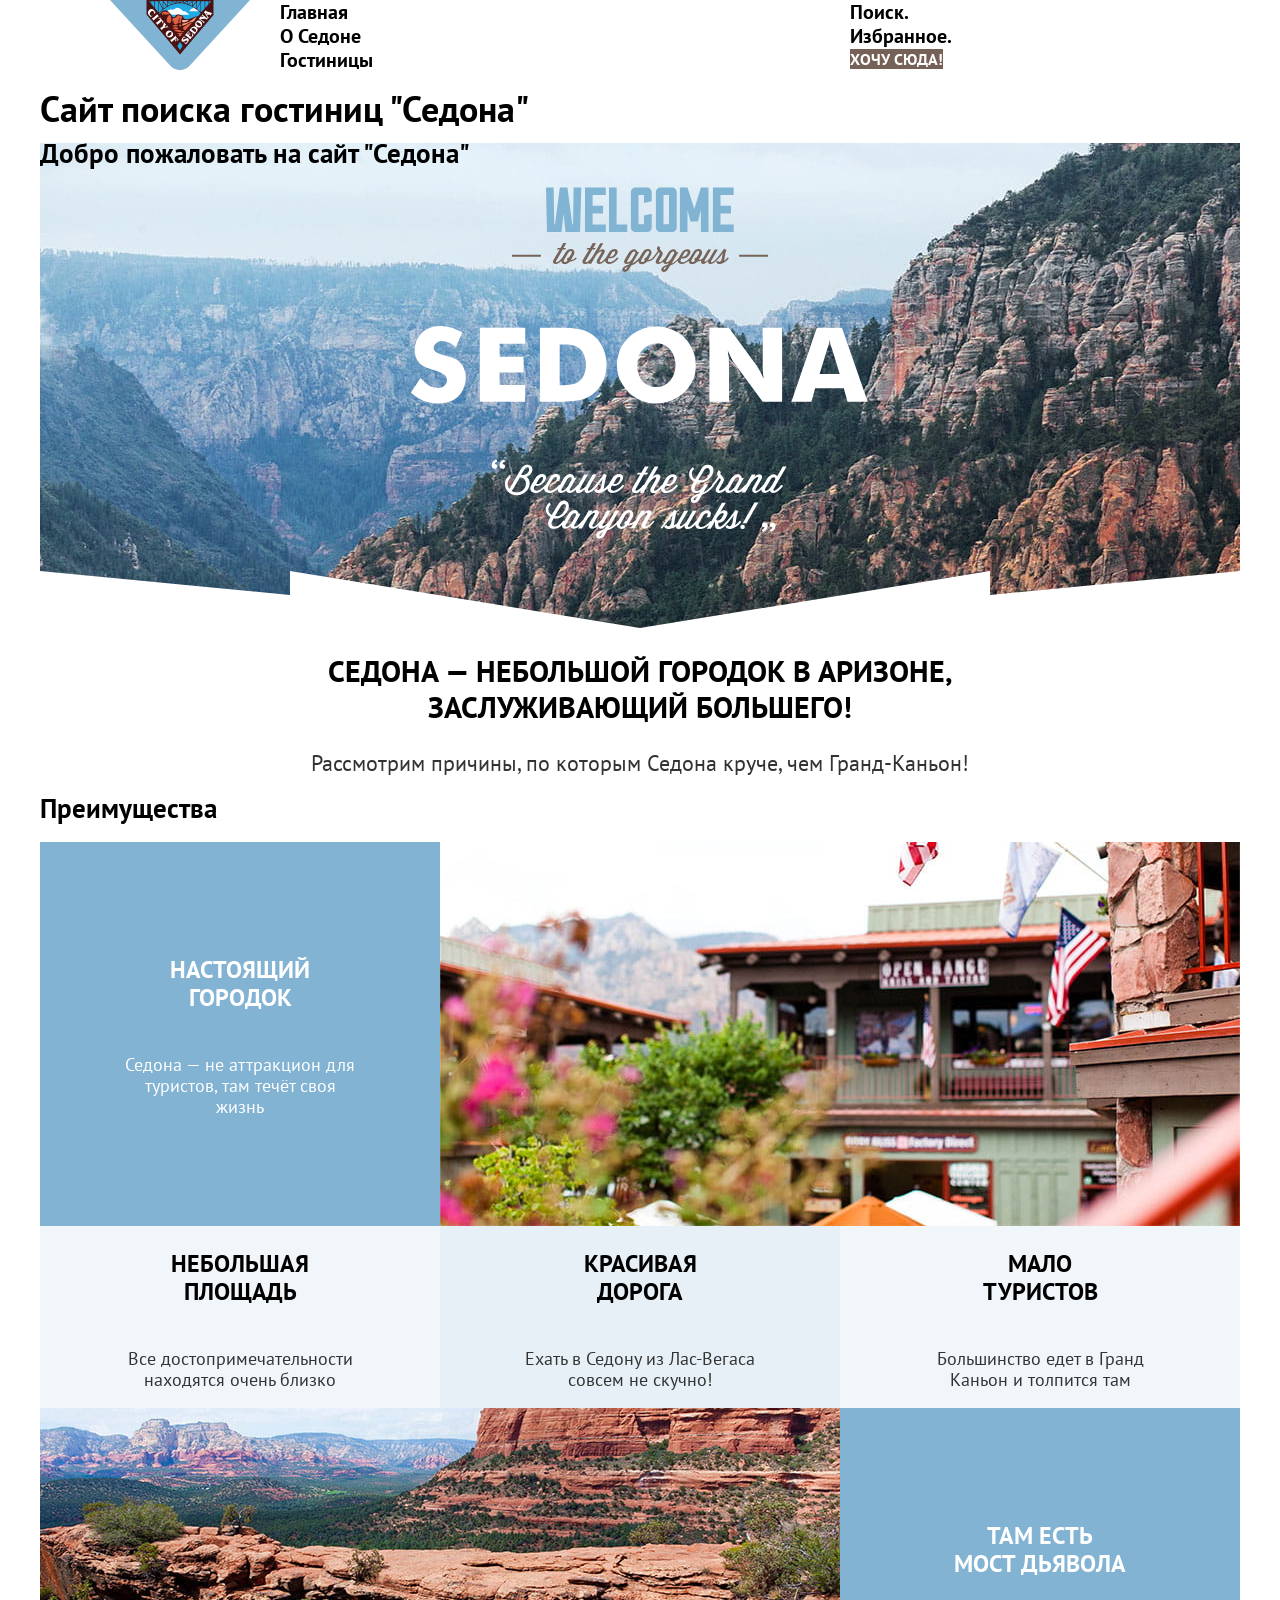
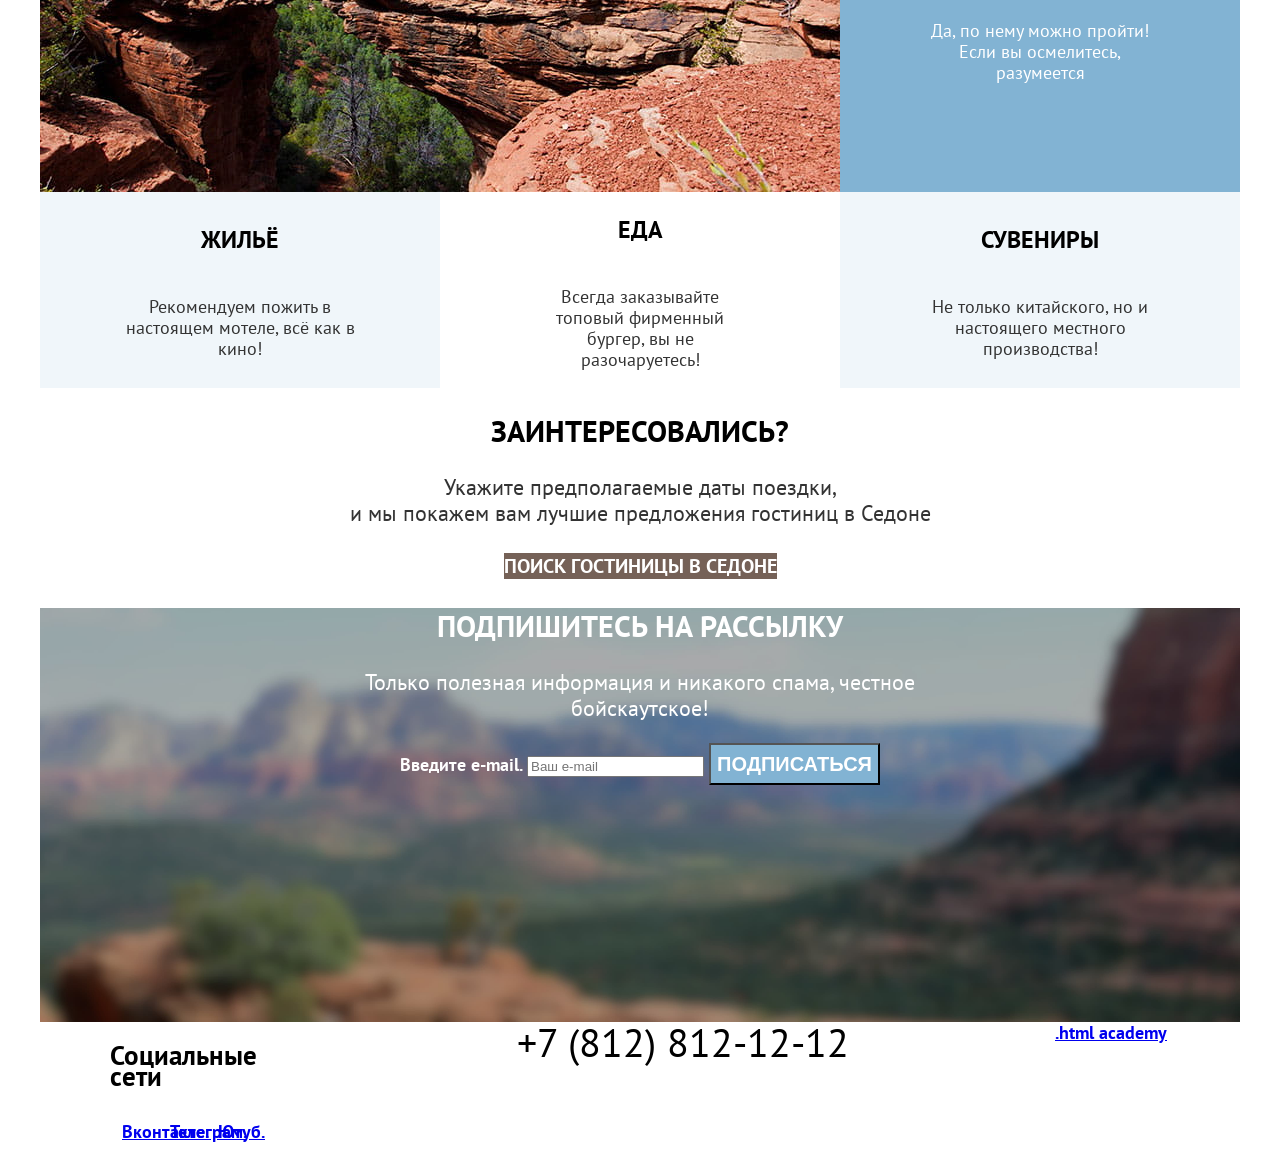
==== commit c9f49c23: "Merge pull request #5 from Egor79437658/master" ====
--- a/index.html
+++ b/index.html
@@ -6,17 +6,17 @@
     <link rel="stylesheet" href="styles/styles.css" />
   </head>
   <body>
-    <header class="page-header">
-      <a class="navigation-logo" href="#">
-        <img
-          class="navigation-img"
-          src="images/logo.png"
-          width="140"
-          height="70"
-          alt='Логотип сайта поиска гостиниц "Седона".'
-        />
-      </a>
+    <header class="page-header" data-test="header">
       <nav class="navigation">
+        <a class="navigation-logo" href="#">
+          <img
+            class="navigation-img"
+            src="images/logo.svg"
+            width="140"
+            height="70"
+            alt='Логотип сайта поиска гостиниц "Седона".'
+          />
+        </a>
         <ul class="navigation-list">
           <li class="navigation-item">
             <a class="navigation-link navigation-current" href="#">Главная</a>
@@ -39,17 +39,19 @@
               <span class="visually-hidden">Избранное.</span>
             </a>
           </li>
-        </ul>
-        <a class="button sign-link" href="#">Хочу сюда!</a>
+          <li class="navigation-item">
+            <a class="button button-brown" href="#">Хочу сюда!</a>
+          </li>
+        </ul>
       </nav>
     </header>
-    <main class="main-index">
+    <main class="main-container main-index" data-test="main">
       <h1 class="visually-hidden">Сайт поиска гостиниц "Седона"</h1>
-      <section class="welcome">
+      <section class="welcome" data-test="hero">
         <h2 class="visually-hidden">Добро пожаловать на сайт "Седона"</h2>
         <img
           class="welcome-logo"
-          src="images/welcome.png"
+          src="images/welcome.svg"
           width="458"
           height="352"
           alt='Добро пожаловать в "Седону".'
@@ -57,20 +59,22 @@
       </section>
       <section class="slogan">
         <h2 class="slogan-title">
-          Седона — небольшой городок в Аризоне,<br />заслуживающий большего!
+          Седона — небольшой городок в Аризоне, заслуживающий большего!
         </h2>
         <p class="slogan-description">
           Рассмотрим причины, по которым Седона круче, чем Гранд-Каньон!
         </p>
       </section>
-      <section class="advantages">
+      <section class="advantages" data-test="advantages">
         <h2 class="visually-hidden">Преимущества</h2>
         <ul class="advantages-list">
           <li class="advantage-item">
-            <h3 class="advantage-title">Настоящий<br />городок</h3>
-            <p class="advantage-description">
-              Седона — не аттракцион для туристов, там течёт своя жизнь
-            </p>
+            <div class="advantage-wrapper">
+              <h3 class="advantage-title">Настоящий<br />городок</h3>
+              <p class="advantage-description">
+                Седона — не аттракцион для туристов, там течёт своя жизнь
+              </p>
+            </div>
             <img
               class="advantage-image"
               src="images/sedona.jpg"
@@ -80,22 +84,28 @@
             />
           </li>
           <li class="advantage-item">
-            <h3 class="advantage-title">Небольшая<br />площадь</h3>
-            <p class="advantage-description">
-              Все достопримечательности находятся очень близко
-            </p>
-          </li>
-          <li class="advantage-item">
-            <h3 class="advantage-title">Красивая<br />дорога</h3>
-            <p class="advantage-description">
-              Ехать в Седону из Лас-Вегаса совсем не скучно!
-            </p>
-          </li>
-          <li class="advantage-item">
-            <h3 class="advantage-title">Мало<br />туристов</h3>
-            <p class="advantage-description">
-              Большинство едет в Гранд Каньон и толпится там
-            </p>
+            <div class="advantage-wrapper">
+              <h3 class="advantage-title">Небольшая<br />площадь</h3>
+              <p class="advantage-description">
+                Все достопримечательности находятся очень близко
+              </p>
+            </div>
+          </li>
+          <li class="advantage-item">
+            <div class="advantage-wrapper">
+              <h3 class="advantage-title">Красивая<br />дорога</h3>
+              <p class="advantage-description">
+                Ехать в Седону из Лас-Вегаса совсем не скучно!
+              </p>
+            </div>
+          </li>
+          <li class="advantage-item">
+            <div class="advantage-wrapper">
+              <h3 class="advantage-title">Мало<br />туристов</h3>
+              <p class="advantage-description">
+                Большинство едет в Гранд Каньон и толпится там
+              </p>
+            </div>
           </li>
           <li class="advantage-item">
             <img
@@ -105,40 +115,49 @@
               height="384"
               alt='Мост дьявола в городе "Седона"'
             />
-            <h3 class="advantage-title">Там есть<br />мост дьявола</h3>
-            <p class="advantage-description">
-              Да, по нему можно пройти! Если вы осмелитесь, разумеется
-            </p>
-          </li>
-          <li class="advantage-item">
-            <h3 class="advantage-title">Жильё</h3>
-            <p class="advantage-description">
-              Рекомендуем пожить в настоящем мотеле, всё как в кино!
-            </p>
-          </li>
-          <li class="advantage-item">
-            <h3 class="advantage-title">Еда</h3>
-            <p class="advantage-description">
-              Всегда заказывайте топовый фирменный бургер, вы не разочаруетесь!
-            </p>
-          </li>
-          <li class="advantage-item">
-            <h3 class="advantage-title">Сувениры</h3>
-            <p class="advantage-description">
-              Не только китайского, но и настоящего местного производства!
-            </p>
-          </li>
-        </ul>
-      </section>
-      <section class="find">
+            <div class="advantage-wrapper">
+              <h3 class="advantage-title">Там есть<br />мост дьявола</h3>
+              <p class="advantage-description">
+                Да, по нему можно пройти! Если вы осмелитесь, разумеется
+              </p>
+            </div>
+          </li>
+          <li class="advantage-item">
+            <div class="advantage-wrapper">
+              <h3 class="advantage-title">Жильё</h3>
+              <p class="advantage-description">
+                Рекомендуем пожить в настоящем мотеле, всё как в кино!
+              </p>
+            </div>
+          </li>
+          <li class="advantage-item">
+            <div class="advantage-wrapper">
+              <h3 class="advantage-title">Еда</h3>
+              <p class="advantage-description">
+                Всегда заказывайте топовый фирменный бургер, вы не
+                разочаруетесь!
+              </p>
+            </div>
+          </li>
+          <li class="advantage-item">
+            <div class="advantage-wrapper">
+              <h3 class="advantage-title">Сувениры</h3>
+              <p class="advantage-description">
+                Не только китайского, но и настоящего местного производства!
+              </p>
+            </div>
+          </li>
+        </ul>
+      </section>
+      <section class="find" data-test="search">
         <h2 class="find-title">Заинтересовались?</h2>
         <p class="find-description">
-          Укажите предполагаемые даты поездки, и мы покажем вам лучшие
+          Укажите предполагаемые даты поездки,<br />и мы покажем вам лучшие
           предложения гостиниц в Седоне
         </p>
-        <a class="button find-link" href="#">Поиск гостиницы в седоне</a>
-      </section>
-      <section class="subscription">
+        <a class="button button-find" href="#">Поиск гостиницы в седоне</a>
+      </section>
+      <section class="subscription" data-test="subscribe" data-test="footer">
         <h2 class="subscription-title">Подпишитесь на рассылку</h2>
         <p class="subscription-description">
           Только полезная информация и никакого спама, честное бойскаутское!
@@ -159,38 +178,24 @@
             name="email"
             required
           />
-          <button class="button send-link" type="submit">Подписаться</button>
+          <button class="button button-subscription" type="submit">
+            Подписаться
+          </button>
         </form>
       </section>
     </main>
-    <footer class="page-footer">
+    <footer class="page-footer" >
       <section class="footer-social">
         <h2 class="visually-hidden">Социальные сети</h2>
         <ul class="footer-social-list">
           <li class="footer-social-item">
             <a class="footer-social-link" href="https://vk.com/htmlacademy">
-              <img
-                class="footer-social-image"
-                src="images/vk.svg"
-                width="24"
-                height="14"
-                alt="иконка вк"
-              />
-
-              <span class="visually-hidden">ВКонтакте</span>
+              <span class="visually-hidden">Вконтакте.</span>
             </a>
           </li>
           <li class="footer-social-item">
             <a class="footer-social-link" href="https://t.me/htmlacademy">
-              <img
-                class="footer-social-image"
-                src="images/telegram.svg"
-                width="18"
-                height="15"
-                alt="иконка телеграмма"
-              />
-
-              <span class="visually-hidden">Телеграм</span>
+              <span class="visually-hidden">Телеграм.</span>
             </a>
           </li>
           <li class="footer-social-item">
@@ -198,15 +203,7 @@
               class="footer-social-link"
               href="https://www.youtube.com/user/htmlacademyru"
             >
-              <img
-                class="footer-social-image"
-                src="images/youtube.svg"
-                width="22"
-                height="17"
-                alt="иконка ютуба"
-              />
-
-              <span class="visually-hidden">Ютуб</span>
+              <span class="visually-hidden">Ютуб.</span>
             </a>
           </li>
         </ul>
@@ -214,18 +211,9 @@
       <address class="footer-contacts-address">
         <a class="footer-phone" href="tel:+78128121212">+7 (812) 812-12-12</a>
       </address>
-      <section class="footer-logo">
-        <a class="footer-link" href="https://htmlacademy.ru">
-          <span class="visually-hidden">.html academy</span>
-          <img
-            class="footer-logo-png"
-            src="images/html-academy.png"
-            width="115"
-            height="33"
-            alt="иконка html academy"
-          />
-        </a>
-      </section>
+      <a class="footer-link" href="https://htmlacademy.ru">
+        <span class="visually-hidden">.html academy</span>
+      </a>
     </footer>
   </body>
 </html>
--- a/styles/styles.css
+++ b/styles/styles.css
@@ -14,17 +14,107 @@
   font-display: swap;
 }
 
+html {
+  height: 100%;
+}
+
 body {
+  margin: 0 auto;
+  display: flex;
+  flex-direction: column;
+  width: 1200px;
+  min-height: 100%;
   font-family: "PT Sans", sans-serif;
   font-size: 18px;
   font-weight: 700;
   line-height: 21px;
-  background-color: #FFFFFF;
-  color: #000000;
+  background-color: #ffffff;
+  color: #000000;
+}
+
+.button {
+  text-decoration: none;
+  text-transform: uppercase;
+  color: #ffffff;
+  text-align: center;
+  font-size: 16px;
+  line-height: 20px;
+  font-weight: 700;
+}
+
+.button-brown {
+  background-color: #756157;
+}
+
+.button-blue {
+  background-color: #82b3d3;
+}
+
+.button-green {
+  background-color: #7db54f;
+}
+
+.button-find {
+  font-size: 20px;
+  line-height: 36px;
+  background-color: #756157;
+}
+
+.button-subscription {
+  font-size: 20px;
+  line-height: 36px;
+  background-color: #82b3d3;
+}
+
+.button-transparent {
+  background-color: transparent;
+}
+
+.button-rating {
+  background-color: #f2f2f2;
+  font-weight: 400;
+  color: #333333;
+}
+
+.button-pagination-link {
+  font-size: 20px;
+  line-height: 36px;
+  background-color: #82b3d3;
+}
+
+.button-pagination-current {
+  background-color: #f2f2f2;
+  color: #000000;
+}
+
+.pagination-ellipsis {
+  font-weight: 400;
+  font-size: 22px;
+  line-height: 26px;
+  color: #000000;
+  background-color: #ffffff;
+}
+
+.navigation {
+  display: flex;
+  width: 1060px;
+  margin: 0 auto;
+}
+
+.navigation-logo {
+  margin-right: 30px;
 }
 
 .navigation-list {
   list-style-type: none;
+  margin: 0;
+  padding: 0;
+  width: 440px;
+}
+
+.navigation-user {
+  width: 320px;
+  margin-left: auto;
 }
 
 .navigation-link {
@@ -32,37 +122,41 @@
   line-height: 24px;
   text-transform: capitalize;
   color: #000000;
-  background-color: #FFFFFF;
+  background-color: #ffffff;
   text-decoration: none;
 }
 
-.button {
-  text-decoration: none;
-  text-transform: uppercase;
-  color: #FFFFFF;
-  background-color: #756157;
-  text-align: center;
-}
-
-.sign-link {
-  color: #FFFFFF;
+.main-container {
+  flex-grow: 1;
 }
 
 .welcome {
-  background-image: url("../images/divider.svg"), url("../images/index-hero.jpg");
-  background-position: center bottom, center;
+  background-image:
+    url("../images/divider.svg"), url("../images/index-hero.jpg");
+  background-position:
+    center bottom,
+    center;
   background-repeat: no-repeat, no-repeat;
   background-size: auto, cover;
   color: #000000;
-  background-color: #FFFFFF;
+  background-color: #ffffff;
   height: 485px;
+}
+
+.welcome-logo {
+  display: block;
+  margin: 0 auto;
+}
+
+.slogan {
+  text-align: center;
+  padding: 0 258px;
 }
 
 .slogan-title {
   font-size: 30px;
   line-height: 36px;
   text-transform: uppercase;
-  text-align: center;
 }
 
 .slogan-description {
@@ -74,18 +168,33 @@
 
 .advantages-list {
   list-style-type: none;
+  margin: 0;
+  padding: 0;
+  display: flex;
+  flex-wrap: wrap;
+}
+
+.advantage-item {
+  display: flex;
+}
+
+.advantage-wrapper {
+  display: flex;
+  flex-direction: column;
+  justify-content: center;
+  width: 400px;
 }
 
 .advantage-item:nth-child(1) {
-  background-color: #82B3D3;
+  background-color: #82b3d3;
 }
 
 .advantage-item:nth-child(1) .advantage-title {
-  color: #FFFFFF;
+  color: #ffffff;
 }
 
 .advantage-item:nth-child(1) .advantage-description {
-  color: #FFFFFF;
+  color: #ffffff;
 }
 
 .advantage-item:nth-child(2) {
@@ -101,15 +210,15 @@
 }
 
 .advantage-item:nth-child(5) {
-  background-color: #82B3D3;
+  background-color: #82b3d3;
 }
 
 .advantage-item:nth-child(5) .advantage-title {
-  color: #FFFFFF;
+  color: #ffffff;
 }
 
 .advantage-item:nth-child(5) .advantage-description {
-  color: #FFFFFF;
+  color: #ffffff;
 }
 
 .advantage-item:nth-child(6) {
@@ -117,7 +226,7 @@
 }
 
 .advantage-item:nth-child(7) {
-  background-color: #FFFFFF;
+  background-color: #ffffff;
 }
 
 .advantage-item:nth-child(8) {
@@ -136,66 +245,94 @@
   font-weight: 400;
   text-align: center;
   color: #333333;
+  padding: 0 85px;
+}
+
+.find {
+  text-align: center;
+  padding: 0 304px;
 }
 
 .find-title {
   font-size: 30px;
   line-height: 36px;
   text-transform: uppercase;
-  text-align: center;
 }
 
 .find-description {
   font-weight: 400;
   font-size: 22px;
   line-height: 26px;
-  text-align: center;
   color: #333333;
 }
 
 .subscription {
   background-image: url("../images/subscribe.jpg");
   background-repeat: no-repeat;
-  background-position: center;
   background-size: cover;
-  color: #FFFFFF;
+  color: #ffffff;
   background-color: #000000;
   height: 414px;
+  text-align: center;
+  padding: 0 258px;
 }
 
 .subscription-title {
   font-size: 30px;
   line-height: 36px;
   text-transform: uppercase;
-  text-align: center;
 }
 
 .subscription-description {
   font-weight: 400;
   font-size: 22px;
   line-height: 26px;
-  text-align: center;
-}
-
-.subscription-form {
-  text-align: center;
+}
+
+.page-footer {
+  display: flex;
+  width: 1060px;
+  margin: 0 auto;
+  justify-content: space-between;
+}
+
+.footer-social {
+  width: 200px;
 }
 
 .footer-social-list {
   list-style-type: none;
+  display: flex;
+  margin: 0;
+  padding: 0;
+}
+
+.footer-social-item {
+  width: 48px;
+  height: 40px;
+}
+
+.footer-social-link {
+  display: block;
+  padding: 12px 12px;
 }
 
 .footer-contacts-address {
   font-style: normal;
+  width: 350px;
+  text-align: center;
 }
 
 .footer-phone {
   font-weight: 400;
   font-size: 40px;
   line-height: 40px;
-  text-align: center;
-  color: #000000;
-  text-decoration: underline;
+  color: #000000;
+  text-decoration: none;
+}
+
+.footer-link {
+  width: 115px;
 }
 
 /*Внутренняя страница*/
@@ -205,25 +342,55 @@
   background-repeat: no-repeat;
   background-position: center;
   background-size: cover;
-  color: #FFFFFF;
+  color: #ffffff;
   background-color: #000000;
+  padding: 35px 70px 70px 70px;
 }
 
 .inner-header-title {
   font-size: 60px;
   line-height: 78px;
+  margin: 0;
 }
 
 .breadcrumbs {
   list-style-type: none;
+  margin: 0;
+  padding: 0;
 }
 
 .breadcrumbs-link {
   font-weight: 400;
   font-size: 16px;
   line-height: 21px;
-  color: #FFFFFF;
+  color: #ffffff;
   text-decoration: none;
+}
+
+.catalog-filter {
+  display: flex;
+  justify-content: space-between;
+}
+
+.catalog-filter-group {
+  border: 0 none;
+}
+
+.catalog-filter-left {
+  display: flex;
+  width: 370px;
+  justify-content: space-between;
+}
+
+.catalog-filter-right {
+  display: flex;
+  width: 549px;
+  justify-content: space-between;
+}
+
+.filter-send-form {
+  display: flex;
+  flex-direction: column;
 }
 
 .catalog-filter-title {
@@ -234,6 +401,8 @@
 
 .catalog-filter-list {
   list-style-type: none;
+  margin: 0;
+  padding: 0;
 }
 
 .control {
@@ -242,22 +411,37 @@
   line-height: 23px;
 }
 
-.button-apply {
-  background-color: #82B3D3;
-}
-
-.button-clear {
-  background-color: transparent;
+.catalog-products-sort {
+  display: flex;
+  width: 1060px;
+  margin: 0 auto;
+}
+
+.select-control {
+  width: 292px;
+  margin-right: auto;
 }
 
 .select-result {
   font-size: 30px;
   line-height: 36px;
   text-transform: uppercase;
+  margin-right: 200px;
 }
 
 .catalog-view-list {
   list-style-type: none;
+  margin: 0;
+  padding: 0;
+}
+
+.product-list {
+  width: 1060px;
+  margin: 0 auto;
+  display: flex;
+  flex-wrap: wrap;
+  list-style-type: none;
+  padding: 0;
 }
 
 .product-card {
@@ -293,57 +477,33 @@
   font-weight: normal;
 }
 
-.product-button-favorite {
-  background-color: #82B3D3;
-}
-
 .product-rating-list {
   list-style-type: none;
 }
 
-.product-rating-current {
-  background-color: #F2F2F2;
-  font-weight: 400;
-  font-size: 16px;
-  line-height: 20px;
-  text-align: center;
-  text-transform: uppercase;
-  color: #333333;
-}
-
 .pagination {
   list-style-type: none;
+  padding: 0;
+  display: flex;
+  width: 1060px;
+  margin: 0 auto;
+  flex-wrap: wrap;
 }
 
 .pagination-item {
   width: 60px;
   height: 60px;
-}
-
-.pagination-link {
-  font-size: 20px;
-  line-height: 36px;
-  background-color: #82B3D3;
-  text-decoration: none;
-}
-
-.pagination-current {
-  background-color: #F2F2F2;
-  color: #000000;
-}
-
-.pagination-ellipsis {
-  font-weight: 400;
-  font-size: 22px;
-  line-height: 26px;
-  color: #000000;
-  background-color: #FFFFFF;
+  margin-right: 8px;
+}
+
+.pagination-item:last-child {
+  margin-right: 0;
 }
 
 .inner-subscription {
   background-image: none;
   color: #000000;
-  background-color: #FFFFFF;
+  background-color: #ffffff;
 }
 
 .inner-subscription-description {
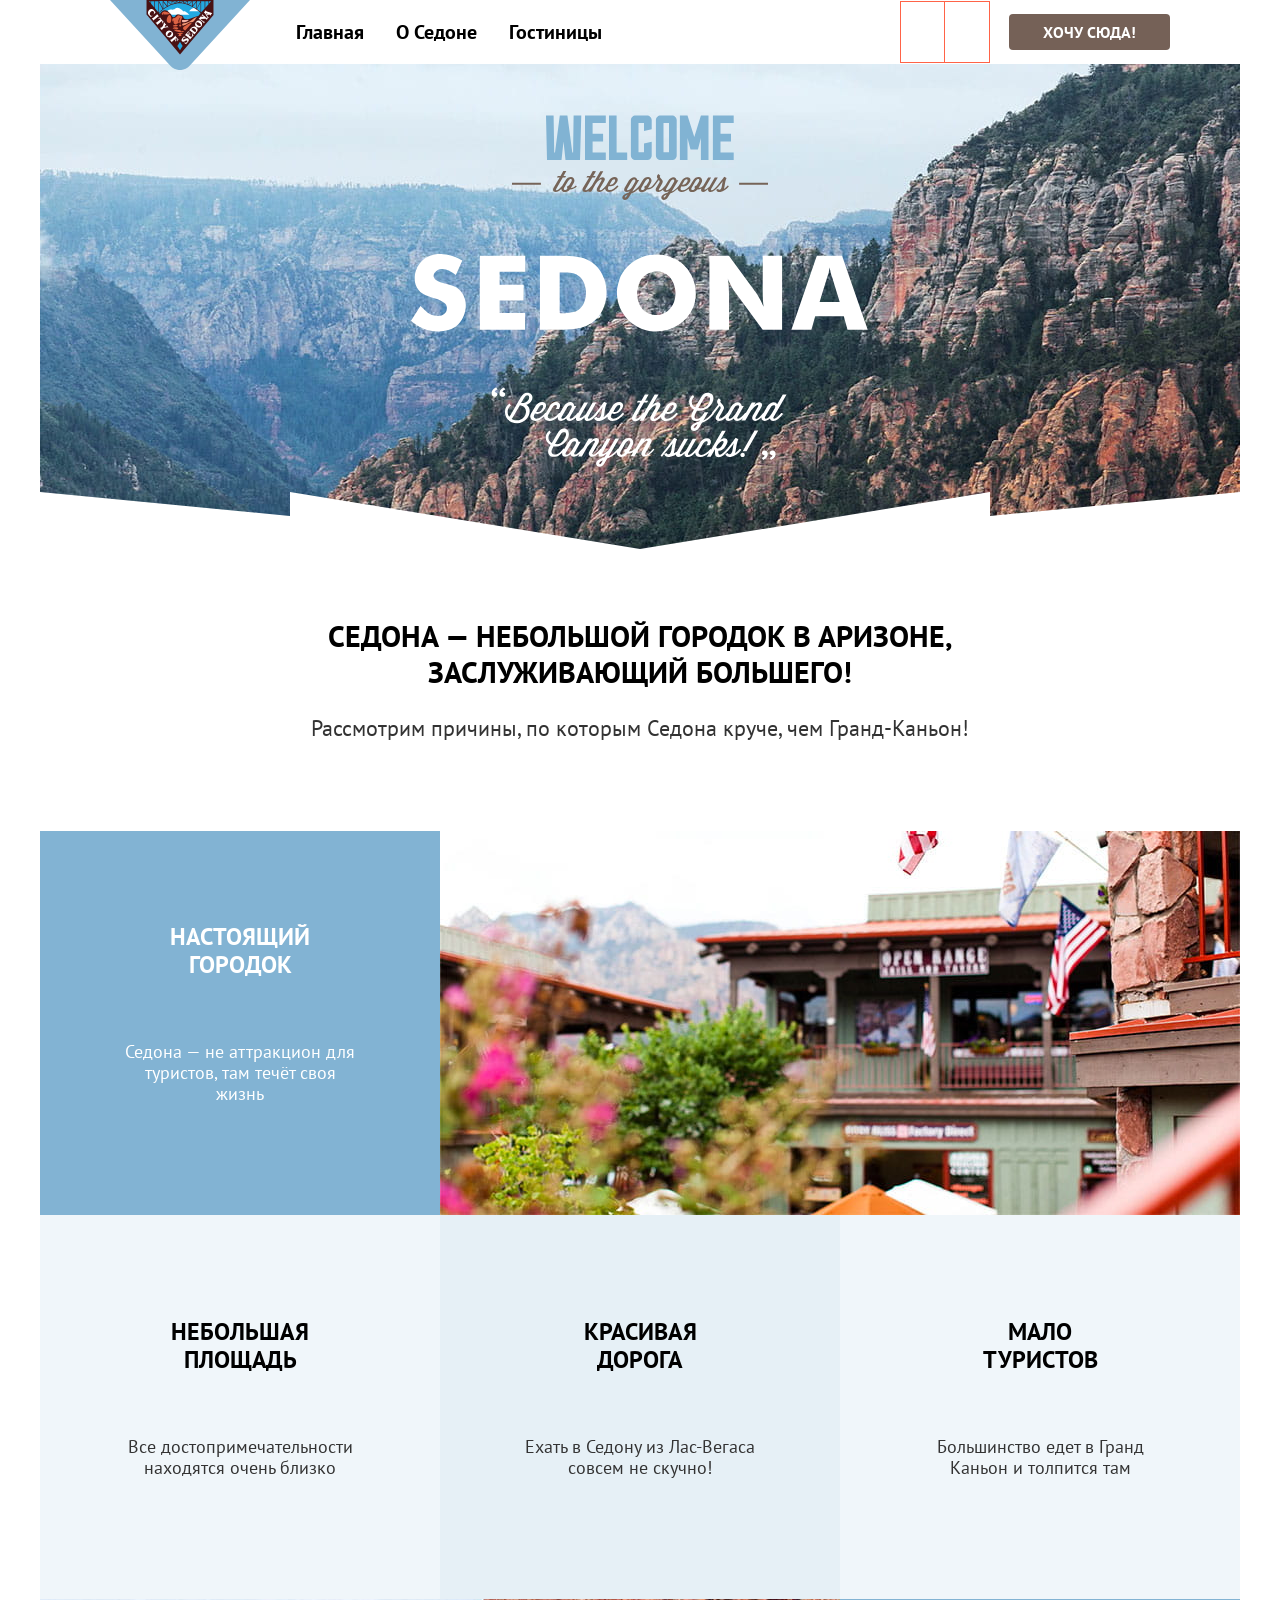
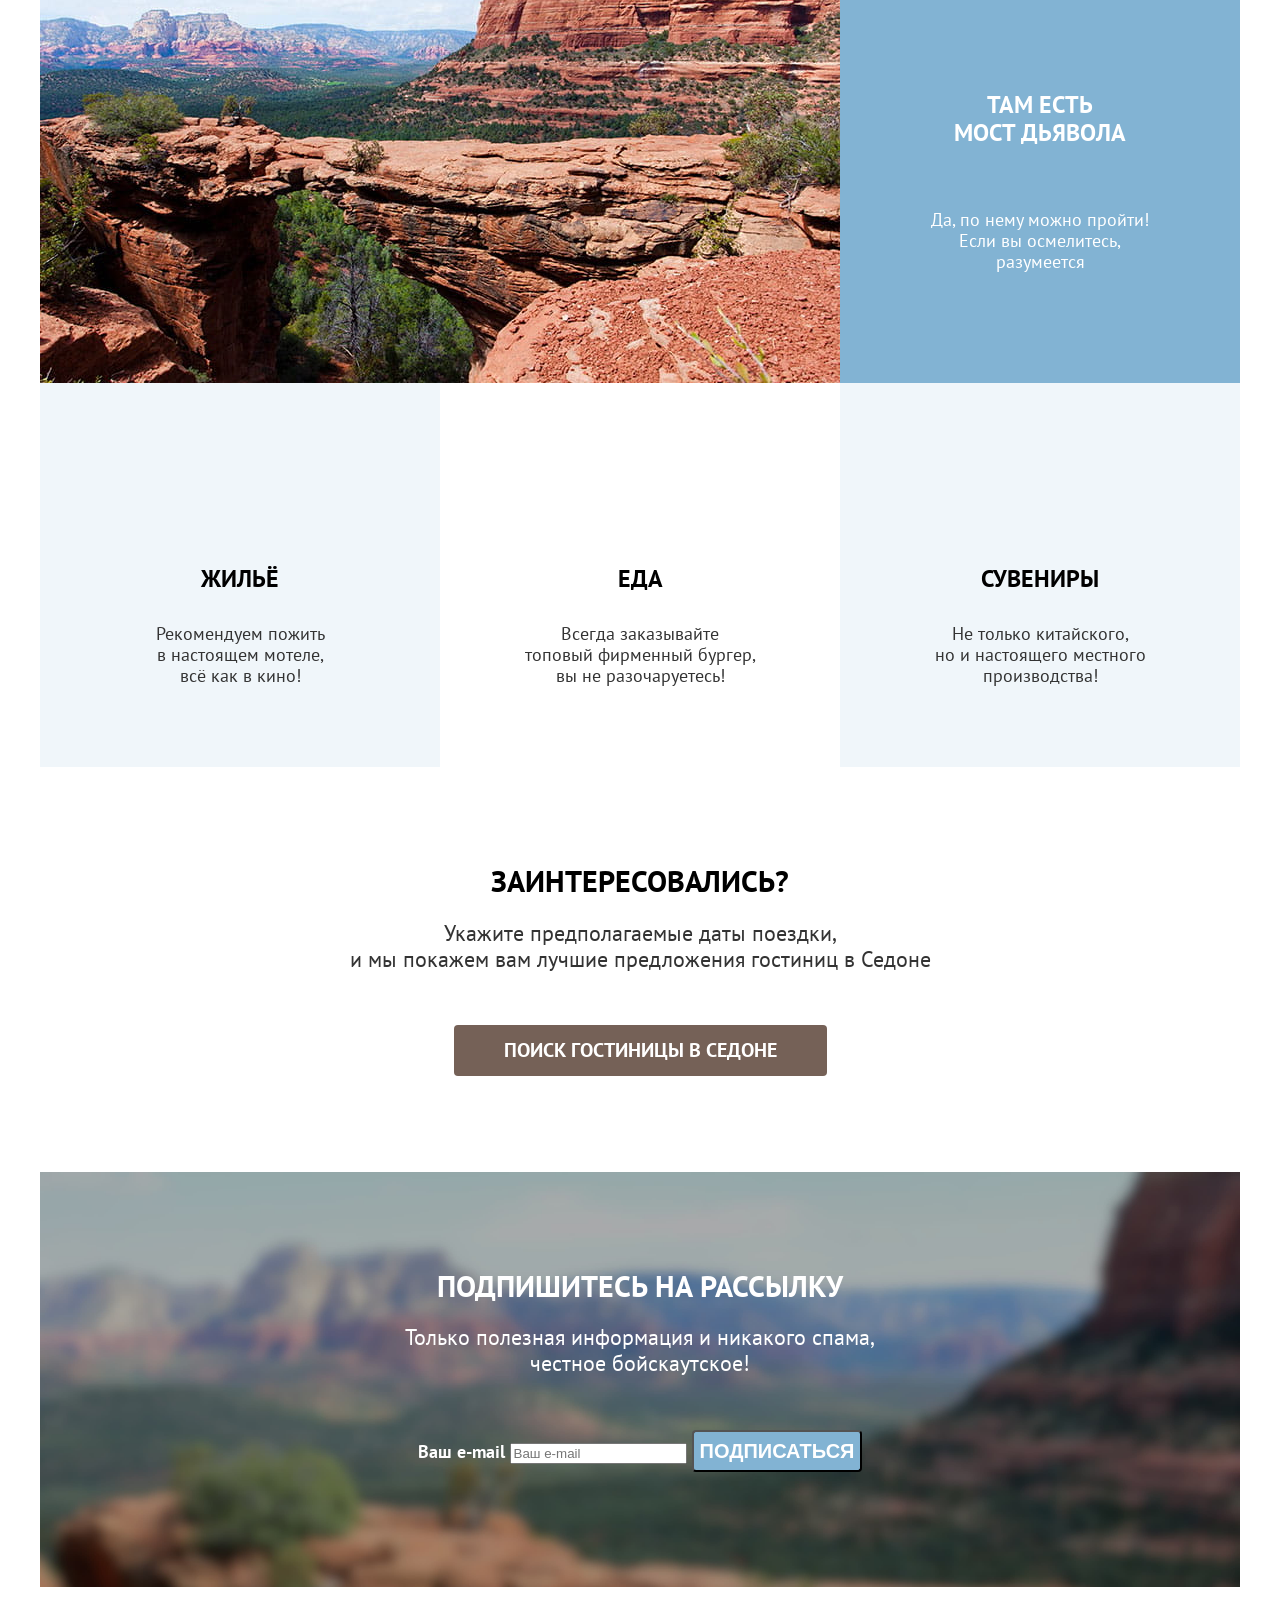
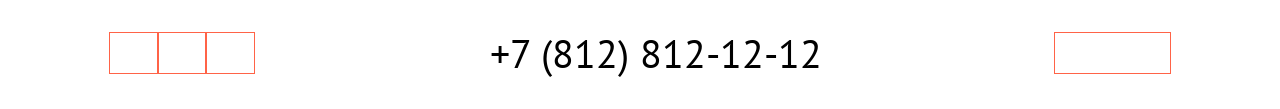
==== commit 8e34a07e: "сделаны сетки компонентов на флексах" ====
--- a/index.html
+++ b/index.html
@@ -1,21 +1,15 @@
-<!doctype html>
+<!DOCTYPE html>
 <html lang="ru">
   <head>
-    <meta charset="utf-8" />
+    <meta charset="utf-8">
     <title>HTML Academy: Седона</title>
-    <link rel="stylesheet" href="styles/styles.css" />
+    <link rel="stylesheet" href="styles/styles.css">
   </head>
   <body>
     <header class="page-header" data-test="header">
       <nav class="navigation">
         <a class="navigation-logo" href="#">
-          <img
-            class="navigation-img"
-            src="images/logo.svg"
-            width="140"
-            height="70"
-            alt='Логотип сайта поиска гостиниц "Седона".'
-          />
+          <img class="navigation-img" src="images/logo.svg" width="140" height="70" alt='Логотип сайта поиска гостиниц "Седона".'>
         </a>
         <ul class="navigation-list">
           <li class="navigation-item">
@@ -40,7 +34,7 @@
             </a>
           </li>
           <li class="navigation-item">
-            <a class="button button-brown" href="#">Хочу сюда!</a>
+            <a class="button button-login" href="#">Хочу сюда!</a>
           </li>
         </ul>
       </nav>
@@ -49,142 +43,85 @@
       <h1 class="visually-hidden">Сайт поиска гостиниц "Седона"</h1>
       <section class="welcome" data-test="hero">
         <h2 class="visually-hidden">Добро пожаловать на сайт "Седона"</h2>
-        <img
-          class="welcome-logo"
-          src="images/welcome.svg"
-          width="458"
-          height="352"
-          alt='Добро пожаловать в "Седону".'
-        />
+        <img class="welcome-logo" src="images/welcome.svg" width="458" height="352" alt='Добро пожаловать в "Седону".'>
       </section>
       <section class="slogan">
-        <h2 class="slogan-title">
-          Седона — небольшой городок в Аризоне, заслуживающий большего!
-        </h2>
-        <p class="slogan-description">
-          Рассмотрим причины, по которым Седона круче, чем Гранд-Каньон!
-        </p>
+        <h2 class="slogan-title">Седона — небольшой городок в Аризоне, заслуживающий большего!</h2>
+        <p class="slogan-description">Рассмотрим причины, по которым Седона круче, чем Гранд-Каньон!</p>
       </section>
       <section class="advantages" data-test="advantages">
         <h2 class="visually-hidden">Преимущества</h2>
         <ul class="advantages-list">
           <li class="advantage-item">
             <div class="advantage-wrapper">
-              <h3 class="advantage-title">Настоящий<br />городок</h3>
-              <p class="advantage-description">
-                Седона — не аттракцион для туристов, там течёт своя жизнь
-              </p>
+              <h3 class="advantage-title">Настоящий<br>городок</h3>
+              <p class="advantage-description">Седона — не аттракцион для туристов, там течёт своя жизнь</p>
             </div>
-            <img
-              class="advantage-image"
-              src="images/sedona.jpg"
-              width="800"
-              height="384"
-              alt='Город "Седона"'
-            />
+            <img class="advantage-image" src="images/sedona.jpg" width="800" height="384" alt='Город "Седона"'>
           </li>
           <li class="advantage-item">
             <div class="advantage-wrapper">
-              <h3 class="advantage-title">Небольшая<br />площадь</h3>
-              <p class="advantage-description">
-                Все достопримечательности находятся очень близко
-              </p>
+              <h3 class="advantage-title">Небольшая<br>площадь</h3>
+              <p class="advantage-description">Все достопримечательности находятся очень близко</p>
             </div>
           </li>
           <li class="advantage-item">
             <div class="advantage-wrapper">
-              <h3 class="advantage-title">Красивая<br />дорога</h3>
-              <p class="advantage-description">
-                Ехать в Седону из Лас-Вегаса совсем не скучно!
-              </p>
+              <h3 class="advantage-title">Красивая<br>дорога</h3>
+              <p class="advantage-description">Ехать в Седону из Лас-Вегаса совсем не скучно!</p>
             </div>
           </li>
           <li class="advantage-item">
             <div class="advantage-wrapper">
-              <h3 class="advantage-title">Мало<br />туристов</h3>
-              <p class="advantage-description">
-                Большинство едет в Гранд Каньон и толпится там
-              </p>
+              <h3 class="advantage-title">Мало<br>туристов</h3>
+              <p class="advantage-description">Большинство едет в Гранд Каньон и толпится там</p>
             </div>
           </li>
           <li class="advantage-item">
-            <img
-              class="advantage-image"
-              src="images/devil-bridge.jpg"
-              width="800"
-              height="384"
-              alt='Мост дьявола в городе "Седона"'
-            />
+            <img class="advantage-image" src="images/devil-bridge.jpg" width="800" height="384" alt='Мост дьявола в городе "Седона"'>
             <div class="advantage-wrapper">
-              <h3 class="advantage-title">Там есть<br />мост дьявола</h3>
-              <p class="advantage-description">
-                Да, по нему можно пройти! Если вы осмелитесь, разумеется
-              </p>
+              <h3 class="advantage-title">Там есть<br>мост дьявола</h3>
+              <p class="advantage-description">Да, по нему можно пройти! Если вы осмелитесь, разумеется</p>
             </div>
           </li>
           <li class="advantage-item">
             <div class="advantage-wrapper">
               <h3 class="advantage-title">Жильё</h3>
-              <p class="advantage-description">
-                Рекомендуем пожить в настоящем мотеле, всё как в кино!
-              </p>
+              <p class="advantage-description">Рекомендуем пожить<br>в настоящем мотеле,<br>всё как в кино!</p>
             </div>
           </li>
           <li class="advantage-item">
             <div class="advantage-wrapper">
               <h3 class="advantage-title">Еда</h3>
-              <p class="advantage-description">
-                Всегда заказывайте топовый фирменный бургер, вы не
-                разочаруетесь!
-              </p>
+              <p class="advantage-description">Всегда заказывайте<br>топовый фирменный бургер,<br>вы не разочаруетесь!</p>
             </div>
           </li>
           <li class="advantage-item">
             <div class="advantage-wrapper">
               <h3 class="advantage-title">Сувениры</h3>
-              <p class="advantage-description">
-                Не только китайского, но и настоящего местного производства!
-              </p>
+              <p class="advantage-description">Не только китайского,<br>но и настоящего местного<br>производства!</p>
             </div>
           </li>
         </ul>
       </section>
       <section class="find" data-test="search">
         <h2 class="find-title">Заинтересовались?</h2>
-        <p class="find-description">
-          Укажите предполагаемые даты поездки,<br />и мы покажем вам лучшие
-          предложения гостиниц в Седоне
-        </p>
+        <p class="find-description">Укажите предполагаемые даты поездки,<br>и мы покажем вам лучшие предложения гостиниц в Седоне</p>
         <a class="button button-find" href="#">Поиск гостиницы в седоне</a>
       </section>
-      <section class="subscription" data-test="subscribe" data-test="footer">
+      <section class="subscription" data-test="subscribe">
         <h2 class="subscription-title">Подпишитесь на рассылку</h2>
-        <p class="subscription-description">
-          Только полезная информация и никакого спама, честное бойскаутское!
-        </p>
-        <form
-          class="subscription-form"
-          action="https://echo.htmlacademy.ru/"
-          method="post"
-        >
+        <p class="subscription-description">Только полезная информация и никакого спама,<br>честное бойскаутское!</p>
+        <form class="subscription-form" action="https://echo.htmlacademy.ru/" method="post">
           <label for="email">
-            <span class="visually-hidden">Введите e-mail.</span>
+            <span>Ваш e-mail</span>
           </label>
-          <input
-            class="field"
-            id="email"
-            type="email"
-            placeholder="Ваш e-mail"
-            name="email"
-            required
-          />
-          <button class="button button-subscription" type="submit">
-            Подписаться
-          </button>
+          <input class="field" id="email" type="email" placeholder="Ваш e-mail" name="email" required>
+          <button class="button button-subscription" type="submit">Подписаться</button>
         </form>
       </section>
     </main>
-    <footer class="page-footer" >
+    <footer class="page-footer" data-test="footer">
       <section class="footer-social">
         <h2 class="visually-hidden">Социальные сети</h2>
         <ul class="footer-social-list">
@@ -199,10 +136,7 @@
             </a>
           </li>
           <li class="footer-social-item">
-            <a
-              class="footer-social-link"
-              href="https://www.youtube.com/user/htmlacademyru"
-            >
+            <a class="footer-social-link" href="https://www.youtube.com/user/htmlacademyru">
               <span class="visually-hidden">Ютуб.</span>
             </a>
           </li>
@@ -212,7 +146,7 @@
         <a class="footer-phone" href="tel:+78128121212">+7 (812) 812-12-12</a>
       </address>
       <a class="footer-link" href="https://htmlacademy.ru">
-        <span class="visually-hidden">.html academy</span>
+        <span class="visually-hidden">html academy</span>
       </a>
     </footer>
   </body>
--- a/styles/styles.css
+++ b/styles/styles.css
@@ -28,42 +28,27 @@
   font-size: 18px;
   font-weight: 700;
   line-height: 21px;
-  background-color: #ffffff;
+  background-color: #FFFFFF;
   color: #000000;
 }
 
 .button {
   text-decoration: none;
   text-transform: uppercase;
-  color: #ffffff;
+  color: #FFFFFF;
   text-align: center;
   font-size: 16px;
   line-height: 20px;
   font-weight: 700;
-}
-
-.button-brown {
-  background-color: #756157;
+  border-radius: 4px;
 }
 
 .button-blue {
-  background-color: #82b3d3;
+  background-color: #82B3D3;
 }
 
 .button-green {
-  background-color: #7db54f;
-}
-
-.button-find {
-  font-size: 20px;
-  line-height: 36px;
-  background-color: #756157;
-}
-
-.button-subscription {
-  font-size: 20px;
-  line-height: 36px;
-  background-color: #82b3d3;
+  background-color: #7DB54F;
 }
 
 .button-transparent {
@@ -71,28 +56,9 @@
 }
 
 .button-rating {
-  background-color: #f2f2f2;
+  background-color: #F2F2F2;
   font-weight: 400;
   color: #333333;
-}
-
-.button-pagination-link {
-  font-size: 20px;
-  line-height: 36px;
-  background-color: #82b3d3;
-}
-
-.button-pagination-current {
-  background-color: #f2f2f2;
-  color: #000000;
-}
-
-.pagination-ellipsis {
-  font-weight: 400;
-  font-size: 22px;
-  line-height: 26px;
-  color: #000000;
-  background-color: #ffffff;
 }
 
 .navigation {
@@ -103,27 +69,57 @@
 
 .navigation-logo {
   margin-right: 30px;
+  z-index: 1;
+}
+
+.navigation-item {
+  z-index: 3;
 }
 
 .navigation-list {
-  list-style-type: none;
-  margin: 0;
+  display: flex;
+  flex-wrap: wrap;
+  list-style-type: none;
+  align-items: center;
+  margin: -10px 0 0 0;
   padding: 0;
   width: 440px;
 }
 
-.navigation-user {
-  width: 320px;
-  margin-left: auto;
-}
-
 .navigation-link {
+  display: block;
   font-size: 20px;
   line-height: 24px;
   text-transform: capitalize;
   color: #000000;
-  background-color: #ffffff;
+  background-color: #FFFFFF;
   text-decoration: none;
+  padding: 20px 16px;
+}
+
+.navigation-user {
+  width: 420px;
+  margin-left: auto;
+  justify-content: flex-end;
+  align-items: center;
+}
+
+.navigation-user .navigation-link{
+  min-width: 20px;
+  min-height: 20px;
+  outline: tomato solid 1px;
+  padding: 20px 12px;
+}
+
+.navigation-user .button-login {
+  background-color: #756157;
+  display: block;
+  padding: 8px 34px;
+  margin-left: 20px;
+}
+
+.main-index {
+  margin-top: -10px;
 }
 
 .main-container {
@@ -131,16 +127,12 @@
 }
 
 .welcome {
-  background-image:
-    url("../images/divider.svg"), url("../images/index-hero.jpg");
-  background-position:
-    center bottom,
-    center;
+  background-image: url("../images/divider.svg"), url("../images/index-hero.jpg");
+  background-position: bottom, top;
   background-repeat: no-repeat, no-repeat;
-  background-size: auto, cover;
-  color: #000000;
-  background-color: #ffffff;
-  height: 485px;
+  color: #000000;
+  background-color: #FFFFFF;
+  padding: 51px 0 82px 0;
 }
 
 .welcome-logo {
@@ -150,13 +142,14 @@
 
 .slogan {
   text-align: center;
-  padding: 0 258px;
+  padding: 69px 258px 90px 258px;
 }
 
 .slogan-title {
   font-size: 30px;
   line-height: 36px;
   text-transform: uppercase;
+  margin: 0 0 25px 0;
 }
 
 .slogan-description {
@@ -164,6 +157,7 @@
   font-size: 22px;
   line-height: 26px;
   color: #333333;
+  margin: 0;
 }
 
 .advantages-list {
@@ -181,56 +175,7 @@
 .advantage-wrapper {
   display: flex;
   flex-direction: column;
-  justify-content: center;
   width: 400px;
-}
-
-.advantage-item:nth-child(1) {
-  background-color: #82b3d3;
-}
-
-.advantage-item:nth-child(1) .advantage-title {
-  color: #ffffff;
-}
-
-.advantage-item:nth-child(1) .advantage-description {
-  color: #ffffff;
-}
-
-.advantage-item:nth-child(2) {
-  background-color: rgba(131, 179, 211, 0.12);
-}
-
-.advantage-item:nth-child(3) {
-  background-color: rgba(131, 179, 211, 0.2);
-}
-
-.advantage-item:nth-child(4) {
-  background-color: rgba(131, 179, 211, 0.12);
-}
-
-.advantage-item:nth-child(5) {
-  background-color: #82b3d3;
-}
-
-.advantage-item:nth-child(5) .advantage-title {
-  color: #ffffff;
-}
-
-.advantage-item:nth-child(5) .advantage-description {
-  color: #ffffff;
-}
-
-.advantage-item:nth-child(6) {
-  background-color: rgba(131, 179, 211, 0.12);
-}
-
-.advantage-item:nth-child(7) {
-  background-color: #ffffff;
-}
-
-.advantage-item:nth-child(8) {
-  background-color: rgba(131, 179, 211, 0.12);
 }
 
 .advantage-title {
@@ -239,24 +184,136 @@
   text-transform: uppercase;
   color: #000000;
   text-align: center;
+  padding: 0 85px;
 }
 
 .advantage-description {
   font-weight: 400;
   text-align: center;
   color: #333333;
-  padding: 0 85px;
+  padding: 0 84px;
+}
+
+.advantage-item .advantage-title {
+  padding-bottom: 62px;
+  margin: 0;
+}
+
+.advantage-item .advantage-description {
+  margin: 0;
+}
+
+.advantage-item:nth-child(1) {
+  background-color: #82B3D3;
+}
+
+.advantage-item:nth-child(1) .advantage-title {
+  padding-top: 92px;
+  color: #FFFFFF;
+}
+
+.advantage-item:nth-child(1) .advantage-description {
+  color: #FFFFFF;
+}
+
+.advantage-item:nth-child(2) {
+  background-color: rgba(131, 179, 211, 0.12);
+}
+
+.advantage-item:nth-child(2) .advantage-title {
+  padding-top: 103px;
+}
+
+.advantage-item:nth-child(2) .advantage-description {
+  padding-bottom: 121px;
+}
+
+.advantage-item:nth-child(3) {
+  background-color: rgba(131, 179, 211, 0.2);
+}
+
+.advantage-item:nth-child(3) .advantage-title {
+  padding-top: 103px;
+}
+
+.advantage-item:nth-child(3) .advantage-description {
+  padding-bottom: 121px;
+}
+
+.advantage-item:nth-child(4) {
+  background-color: rgba(131, 179, 211, 0.12);
+}
+
+.advantage-item:nth-child(4) .advantage-title {
+  padding-top: 103px;
+}
+
+.advantage-item:nth-child(4) .advantage-description {
+  padding-bottom: 121px;
+}
+
+.advantage-item:nth-child(5) {
+  background-color: #82B3D3;
+}
+
+.advantage-item:nth-child(5) .advantage-title {
+  padding-top: 92px;
+  color: #FFFFFF;
+}
+
+.advantage-item:nth-child(5) .advantage-description {
+  color: #FFFFFF;
+}
+
+.advantage-item:nth-child(6) {
+  background-color: rgba(131, 179, 211, 0.12);
+}
+
+.advantage-item:nth-child(6) .advantage-title {
+  padding-bottom: 30px;
+  padding-top: 182px;
+}
+
+.advantage-item:nth-child(6) .advantage-description {
+  padding-bottom: 81px;
+}
+
+.advantage-item:nth-child(7) {
+  background-color: #FFFFFF;
+}
+
+.advantage-item:nth-child(7) .advantage-title {
+  padding-bottom: 30px;
+  padding-top: 182px;
+}
+
+.advantage-item:nth-child(7) .advantage-description {
+  padding-bottom: 81px;
+}
+
+.advantage-item:nth-child(8) {
+  background-color: rgba(131, 179, 211, 0.12);
+}
+
+.advantage-item:nth-child(8) .advantage-title {
+  padding-bottom: 30px;
+  padding-top: 182px;
+}
+
+.advantage-item:nth-child(8) .advantage-description {
+  padding-bottom: 81px;
 }
 
 .find {
   text-align: center;
-  padding: 0 304px;
+  padding: 96px 304px 104px 304px;
 }
 
 .find-title {
   font-size: 30px;
   line-height: 36px;
   text-transform: uppercase;
+  margin: 0 0 21px 0;
 }
 
 .find-description {
@@ -264,29 +321,45 @@
   font-size: 22px;
   line-height: 26px;
   color: #333333;
+  margin-top: 0;
+  margin-bottom: 60px;
+}
+
+.find .button-find {
+  font-size: 20px;
+  line-height: 36px;
+  background-color: #756157;
+  padding: 12px 50px 13px 50px;
 }
 
 .subscription {
   background-image: url("../images/subscribe.jpg");
   background-repeat: no-repeat;
   background-size: cover;
-  color: #ffffff;
+  color: #FFFFFF;
   background-color: #000000;
-  height: 414px;
   text-align: center;
-  padding: 0 258px;
+  padding: 96px 258px 115px 258px;
 }
 
 .subscription-title {
   font-size: 30px;
   line-height: 36px;
   text-transform: uppercase;
+  margin: 0 0 20px 0;
 }
 
 .subscription-description {
   font-weight: 400;
   font-size: 22px;
   line-height: 26px;
+  margin: 0 0 54px 0;
+}
+
+.button-subscription {
+  font-size: 20px;
+  line-height: 36px;
+  background-color: #82B3D3;
 }
 
 .page-footer {
@@ -294,6 +367,7 @@
   width: 1060px;
   margin: 0 auto;
   justify-content: space-between;
+  padding: 46px 70px 36px;
 }
 
 .footer-social {
@@ -303,6 +377,7 @@
 .footer-social-list {
   list-style-type: none;
   display: flex;
+  flex-wrap: wrap;
   margin: 0;
   padding: 0;
 }
@@ -310,6 +385,7 @@
 .footer-social-item {
   width: 48px;
   height: 40px;
+  outline: tomato solid 1px;
 }
 
 .footer-social-link {
@@ -319,8 +395,8 @@
 
 .footer-contacts-address {
   font-style: normal;
-  width: 350px;
-  text-align: center;
+  width: 500px;
+  margin-left: 114px;
 }
 
 .footer-phone {
@@ -333,37 +409,48 @@
 
 .footer-link {
   width: 115px;
+  outline: tomato solid 1px;
 }
 
 /*Внутренняя страница*/
+
+.main-inner {
+  margin-top: -10px;
+}
 
 .inner-header {
   background-image: url("../images/catalog-hero.jpg");
   background-repeat: no-repeat;
-  background-position: center;
   background-size: cover;
-  color: #ffffff;
+  color: #FFFFFF;
   background-color: #000000;
   padding: 35px 70px 70px 70px;
+  margin-bottom: 50px;
 }
 
 .inner-header-title {
   font-size: 60px;
   line-height: 78px;
-  margin: 0;
+  margin: 0 0 7px 0;
 }
 
 .breadcrumbs {
-  list-style-type: none;
-  margin: 0;
-  padding: 0;
+  display: flex;
+  flex-wrap: wrap;
+  list-style-type: none;
+  margin: 0 0 40px 0;
+  padding: 0;
+}
+
+.breadcrumbs-item {
+  outline: tomato solid 1px;
 }
 
 .breadcrumbs-link {
   font-weight: 400;
   font-size: 16px;
   line-height: 21px;
-  color: #ffffff;
+  color: #FFFFFF;
   text-decoration: none;
 }
 
@@ -411,10 +498,15 @@
   line-height: 23px;
 }
 
+.catalog-products {
+  padding-bottom: 59px;
+}
+
 .catalog-products-sort {
   display: flex;
+  align-items: center;
   width: 1060px;
-  margin: 0 auto;
+  margin: 0 auto 41px auto;
 }
 
 .select-control {
@@ -426,20 +518,33 @@
   font-size: 30px;
   line-height: 36px;
   text-transform: uppercase;
-  margin-right: 200px;
+  margin: 0 200px 0 0;
 }
 
 .catalog-view-list {
   list-style-type: none;
   margin: 0;
   padding: 0;
+  display: flex;
+}
+
+.catalog-view-item {
+  margin-left: 8px;
+}
+
+.catalog-view-item:first-child {
+  margin-left: 0;
+}
+
+.button-show {
+  width: 48px;
+  height: 48px;
+  border-radius: 4px;
 }
 
 .product-list {
   width: 1060px;
-  margin: 0 auto;
-  display: flex;
-  flex-wrap: wrap;
+  margin: 0 auto 80px auto;
   list-style-type: none;
   padding: 0;
 }
@@ -491,21 +596,61 @@
 }
 
 .pagination-item {
+  margin-right: 8px;
+}
+
+.pagination-item:last-child {
+  margin-right: 0;
+}
+
+.pagination-link {
+  display: block;
+  box-sizing: border-box;
   width: 60px;
   height: 60px;
-  margin-right: 8px;
-}
-
-.pagination-item:last-child {
-  margin-right: 0;
+  padding: 12px 12px;
+  border-radius: 4px;
+  font-size: 20px;
+  line-height: 36px;
+  color: #FFFFFF;
+  background-color: #82B3D3;
+  text-decoration: none;
+  text-align: center;
+}
+
+.pagination-link-current {
+  color: #000000;
+  background-color: #F2F2F2;
+}
+
+.pagination-ellipsis {
+  background-color: transparent;
+  color: #000000;
+  font-style: normal;
+  font-weight: 400;
+  font-size: 22px;
+  line-height: 38px;
 }
 
 .inner-subscription {
   background-image: none;
   color: #000000;
-  background-color: #ffffff;
+  background-color: #FFFFFF;
 }
 
 .inner-subscription-description {
   color: #333333;
 }
+
+.visually-hidden {
+  position: absolute;
+  width: 1px;
+  height: 1px;
+  margin: -1px;
+  border: 0;
+  padding: 0;
+  white-space: nowrap;
+  clip-path: inset(100%);
+  clip: rect(0 0 0 0);
+  overflow: hidden;
+}
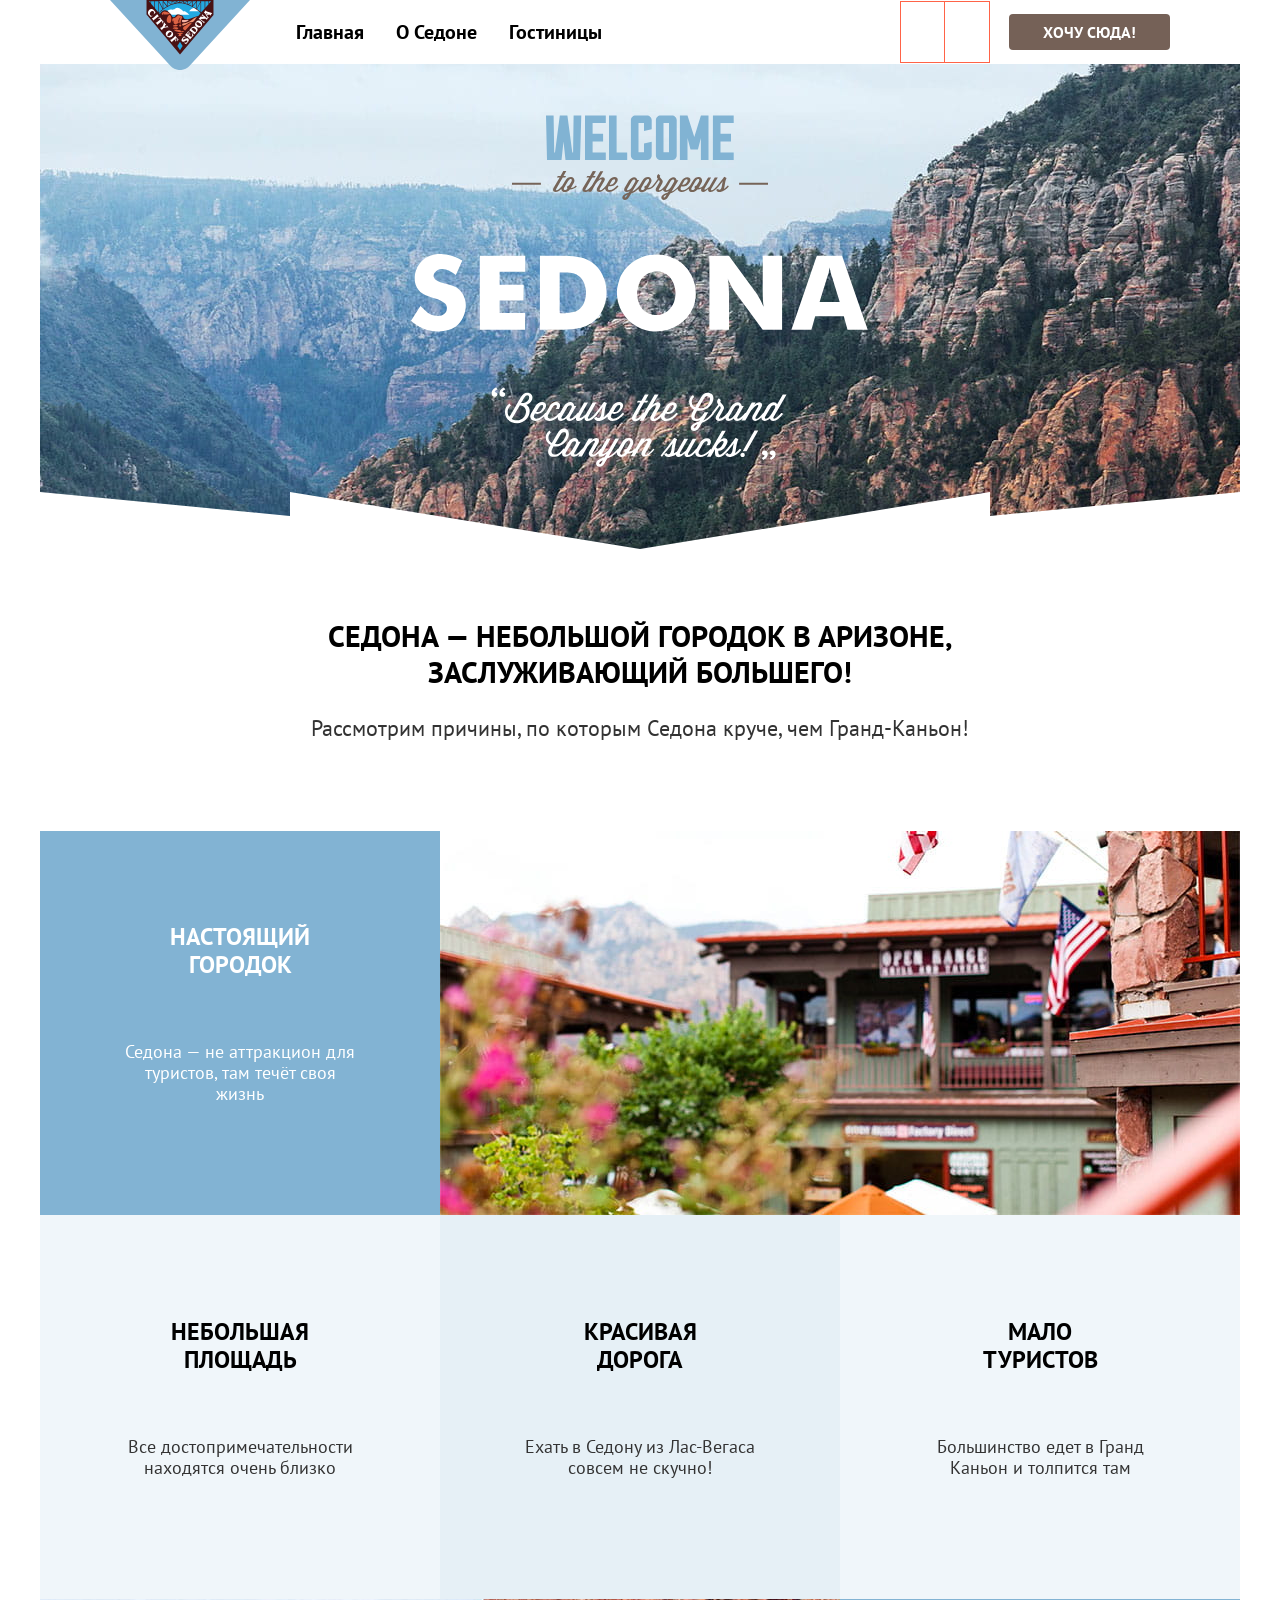
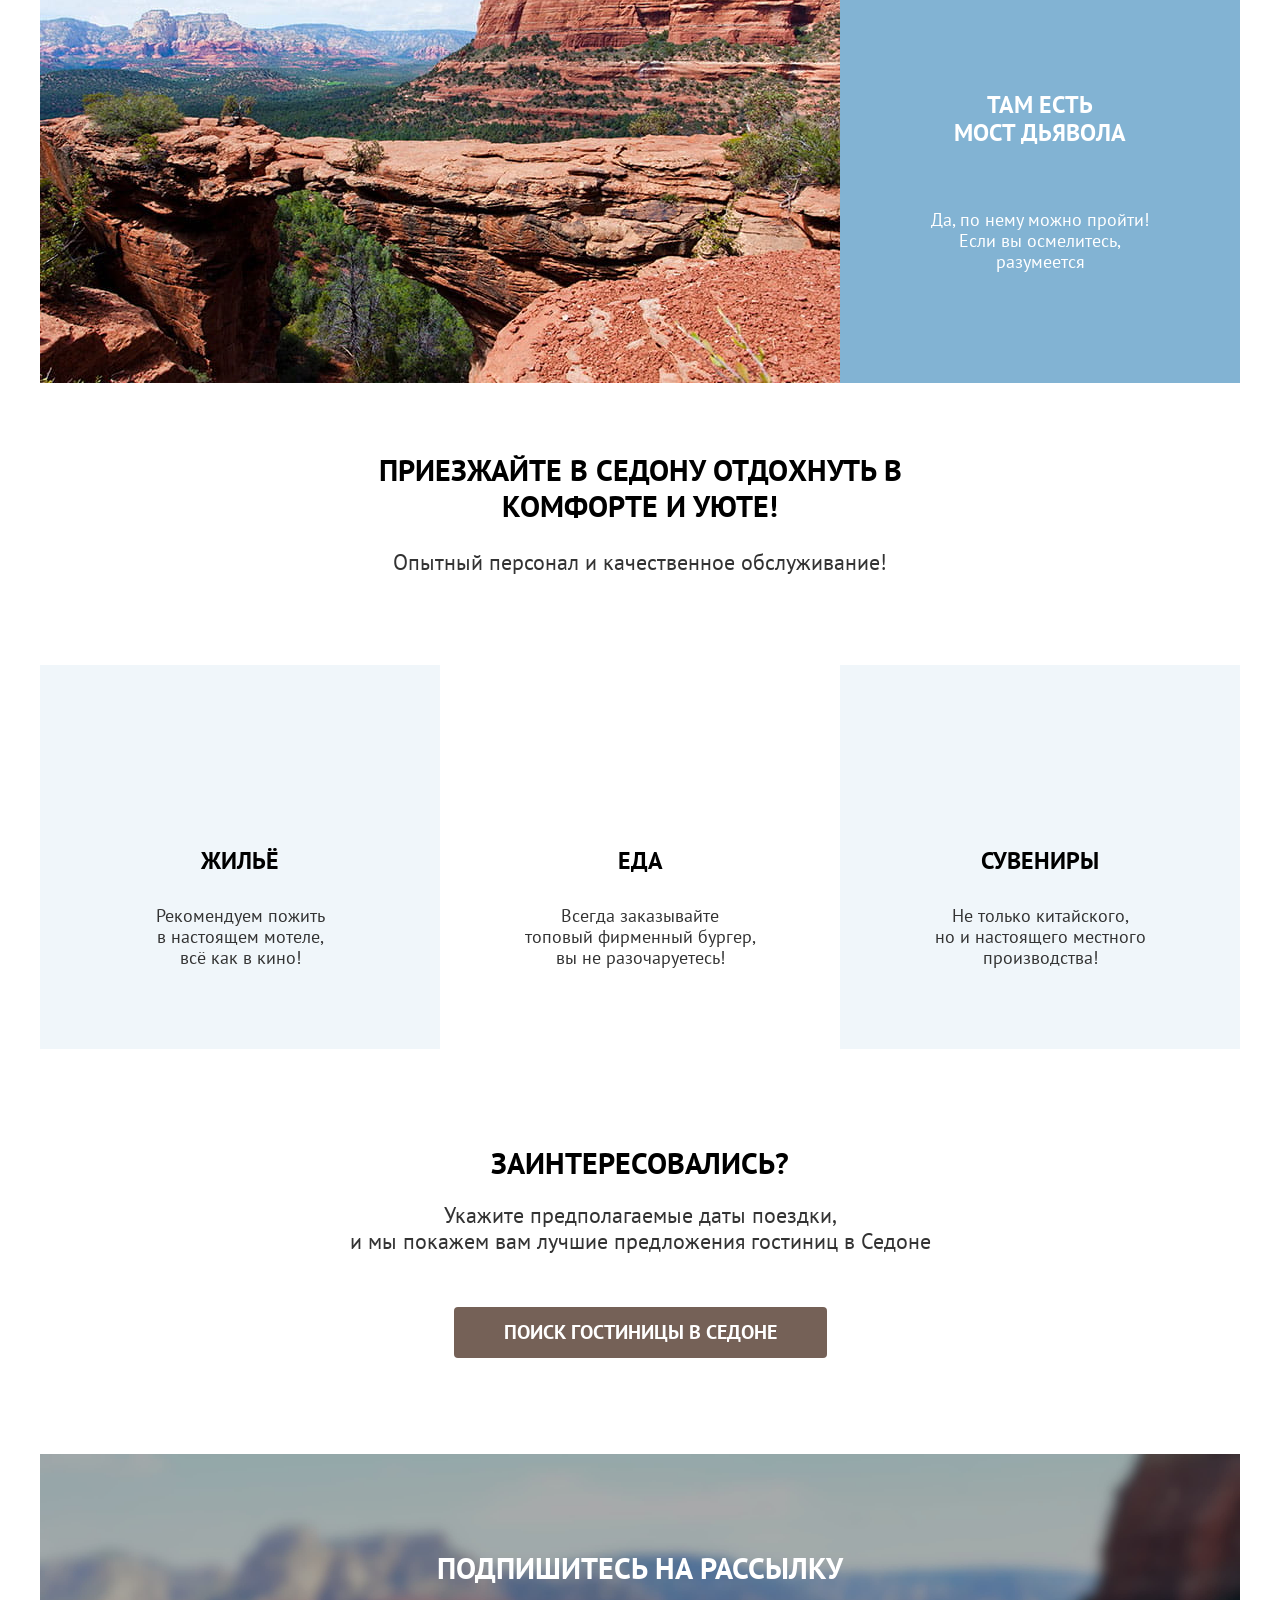
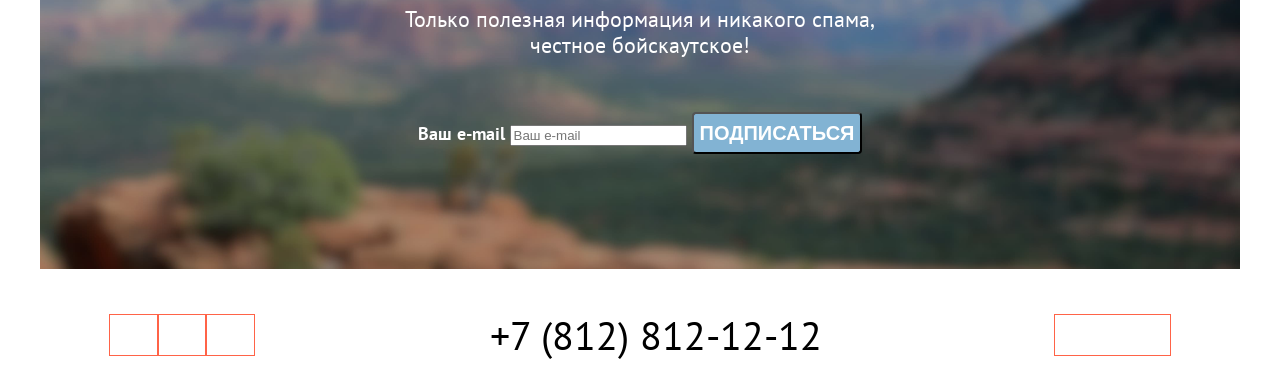
==== commit 02e161d0: "fix" ====
--- a/index.html
+++ b/index.html
@@ -85,6 +85,12 @@
             </div>
           </li>
           <li class="advantage-item">
+              <section class="slogan">
+                <h2 class="slogan-title">Приезжайте в Седону отдохнуть в комфорте и уюте!</h2>
+                <p class="slogan-description">Опытный персонал и качественное обслуживание!</p>
+              </section>
+          </li>
+          <li class="advantage-item">
             <div class="advantage-wrapper">
               <h3 class="advantage-title">Жильё</h3>
               <p class="advantage-description">Рекомендуем пожить<br>в настоящем мотеле,<br>всё как в кино!</p>
--- a/styles/styles.css
+++ b/styles/styles.css
@@ -266,20 +266,13 @@
 }
 
 .advantage-item:nth-child(6) {
+  width: 100%;
+  display: flex;
+  flex-direction: column;
+}
+
+.advantage-item:nth-child(7) {
   background-color: rgba(131, 179, 211, 0.12);
-}
-
-.advantage-item:nth-child(6) .advantage-title {
-  padding-bottom: 30px;
-  padding-top: 182px;
-}
-
-.advantage-item:nth-child(6) .advantage-description {
-  padding-bottom: 81px;
-}
-
-.advantage-item:nth-child(7) {
-  background-color: #FFFFFF;
 }
 
 .advantage-item:nth-child(7) .advantage-title {
@@ -292,7 +285,7 @@
 }
 
 .advantage-item:nth-child(8) {
-  background-color: rgba(131, 179, 211, 0.12);
+  background-color: #FFFFFF;
 }
 
 .advantage-item:nth-child(8) .advantage-title {
@@ -301,6 +294,19 @@
 }
 
 .advantage-item:nth-child(8) .advantage-description {
+  padding-bottom: 81px;
+}
+
+.advantage-item:nth-child(9) {
+  background-color: rgba(131, 179, 211, 0.12);
+}
+
+.advantage-item:nth-child(9) .advantage-title {
+  padding-bottom: 30px;
+  padding-top: 182px;
+}
+
+.advantage-item:nth-child(9) .advantage-description {
   padding-bottom: 81px;
 }
 
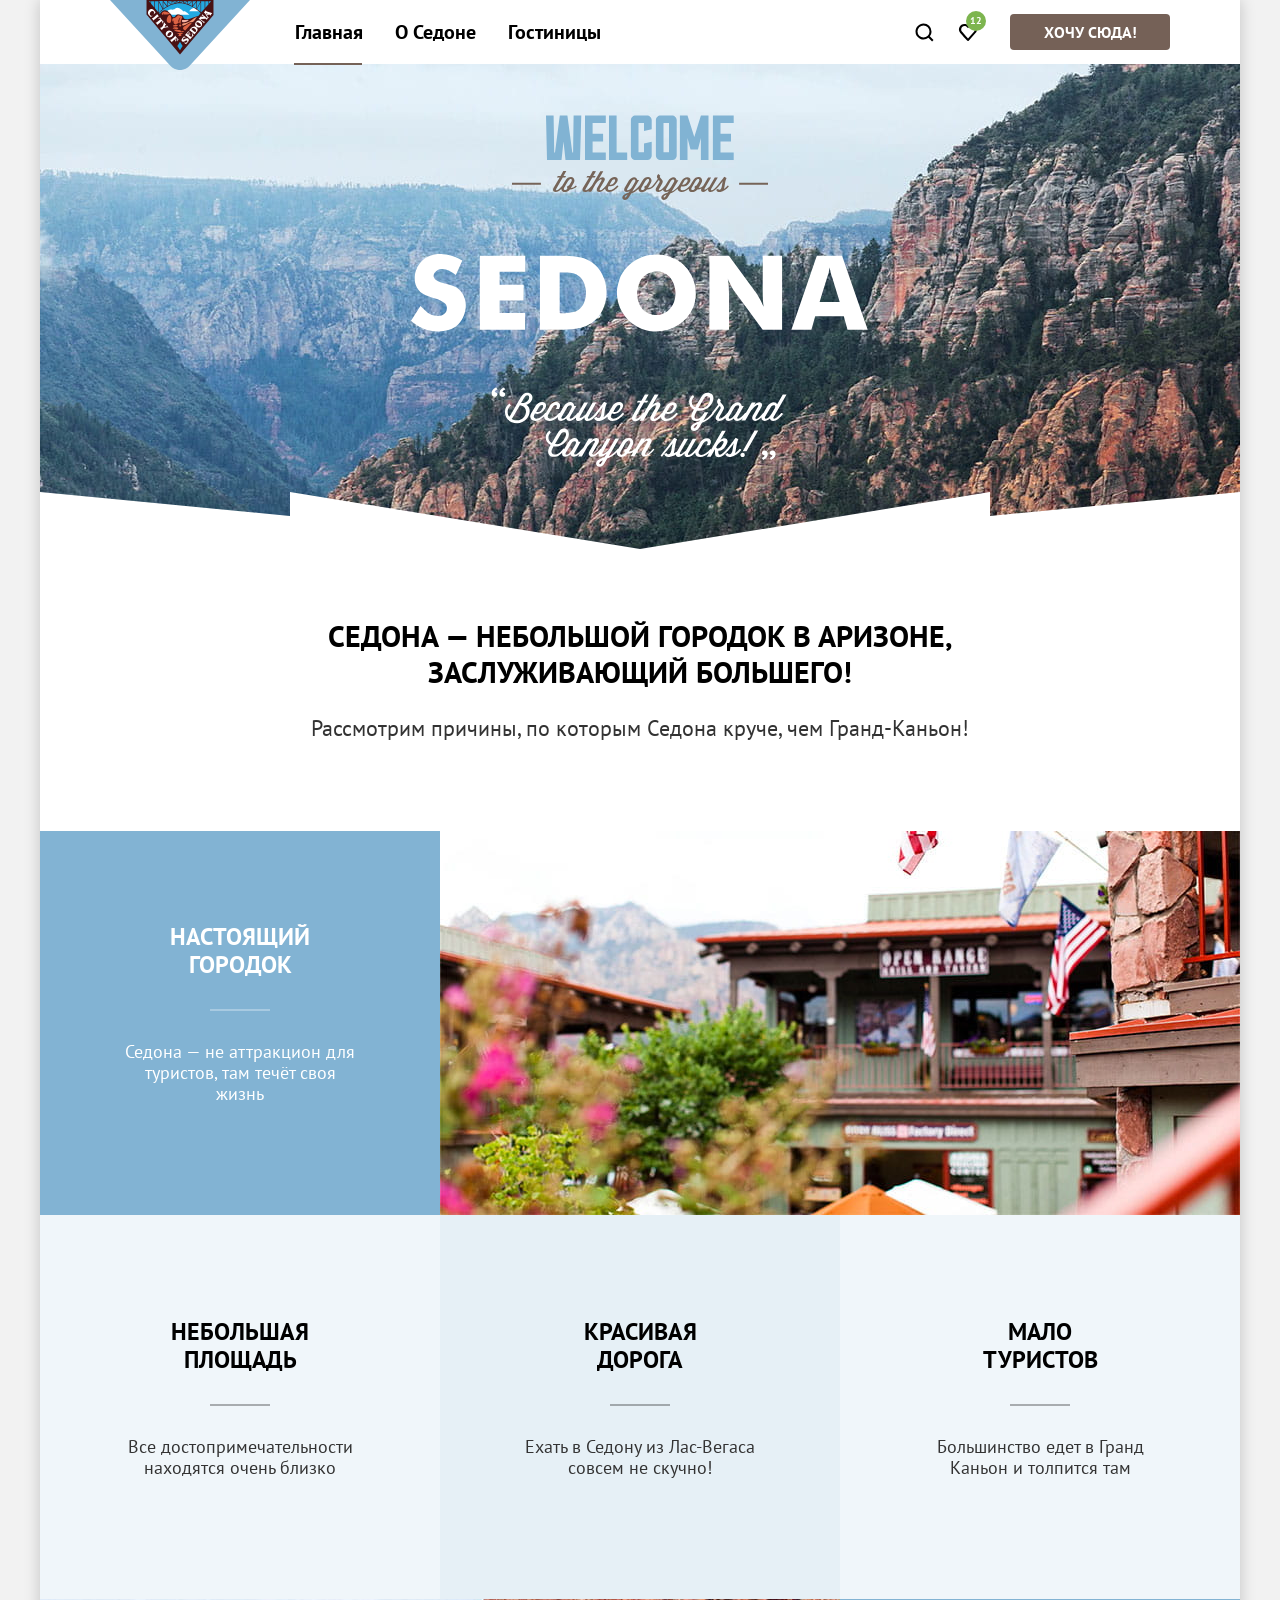
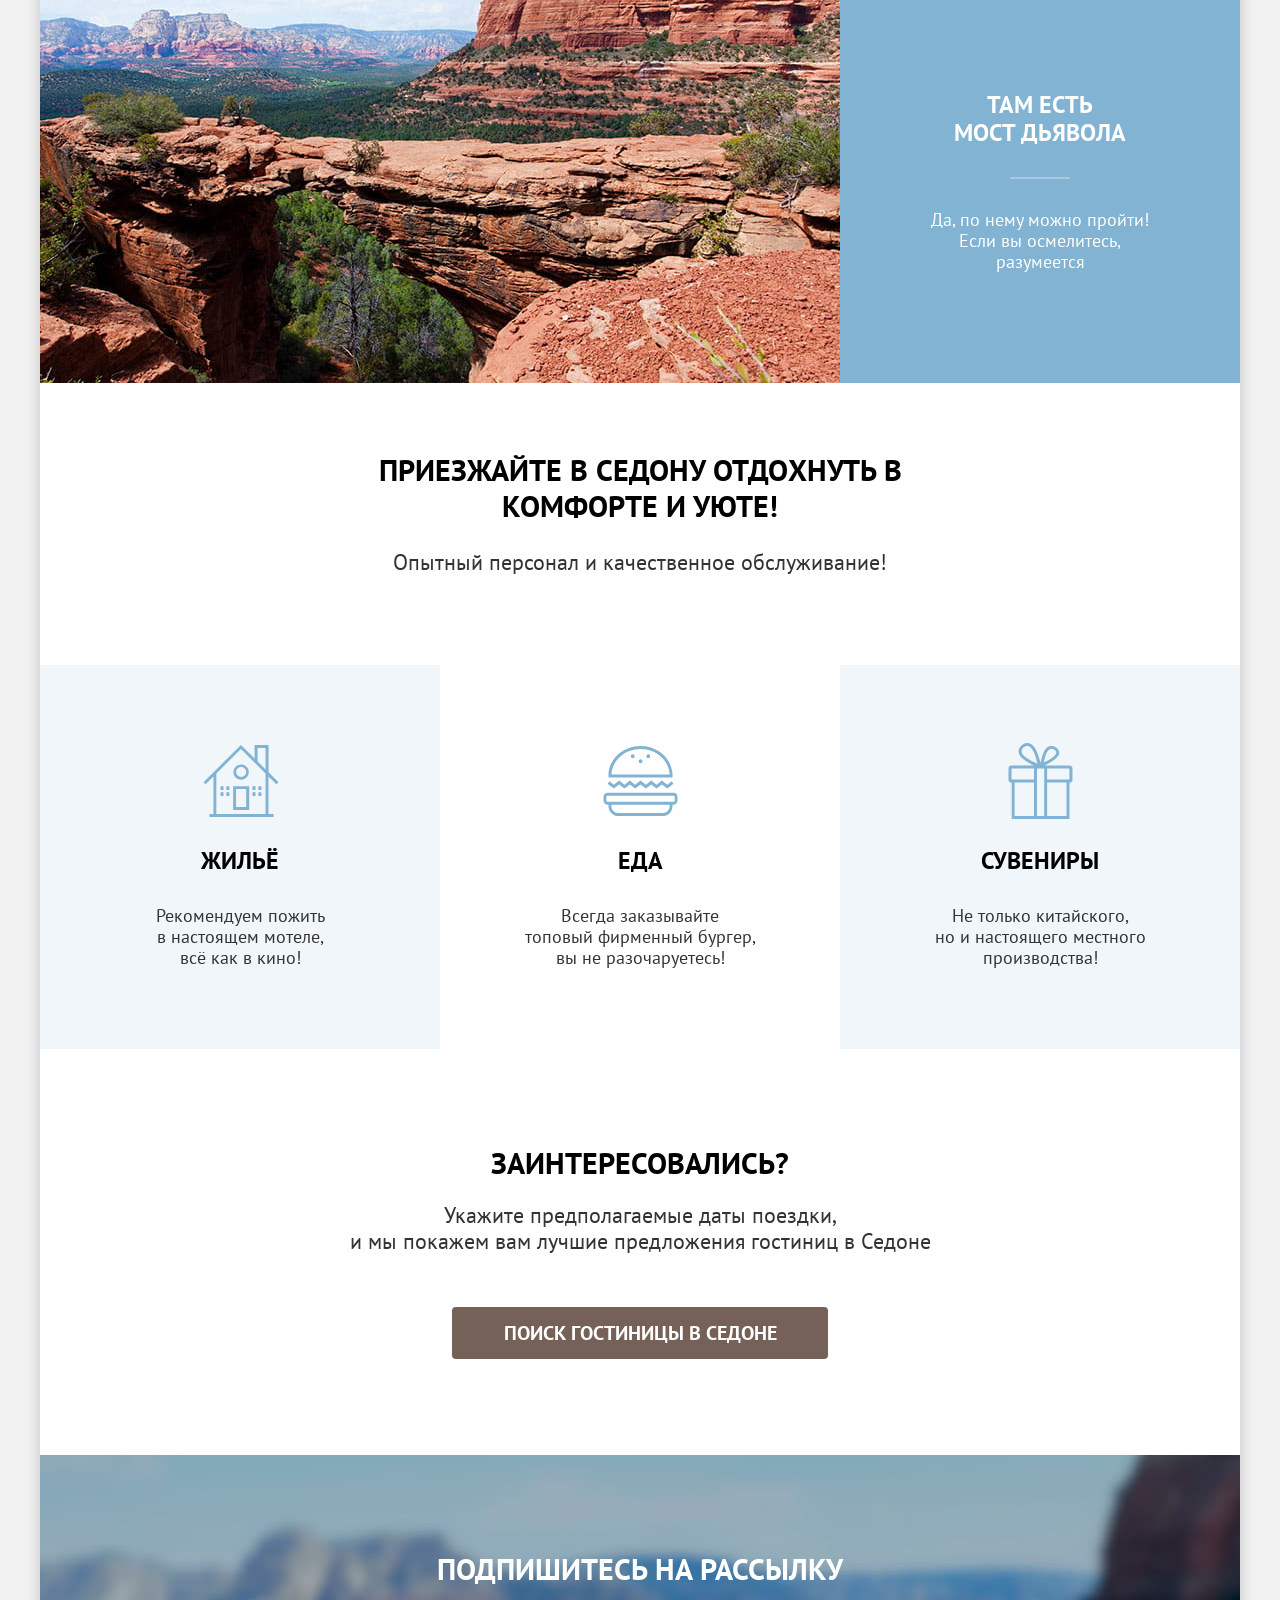
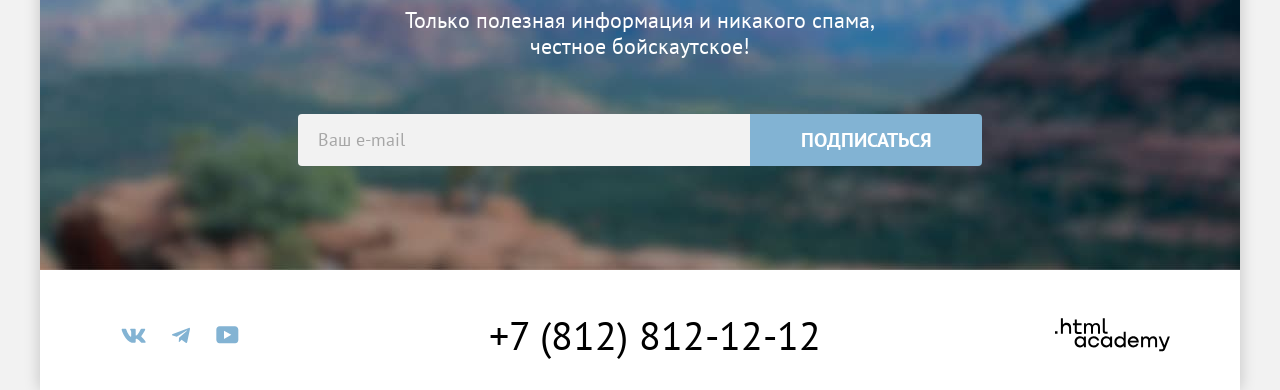
==== commit 24da2fdc: "Сделано задание 8" ====
--- a/index.html
+++ b/index.html
@@ -6,154 +6,203 @@
     <link rel="stylesheet" href="styles/styles.css">
   </head>
   <body>
-    <header class="page-header" data-test="header">
-      <nav class="navigation">
-        <a class="navigation-logo" href="#">
-          <img class="navigation-img" src="images/logo.svg" width="140" height="70" alt='Логотип сайта поиска гостиниц "Седона".'>
+    <div class="wrapper">
+      <header class="page-header" data-test="header">
+        <nav class="navigation">
+          <div class="navigation-wrapper">
+          <a class="navigation-logo" href="#">
+            <img class="navigation-img" src="images/logo.svg" width="140" height="70" alt='Логотип сайта поиска гостиниц "Седона".'>
+          </a>
+            <ul class="navigation-list">
+              <li class="navigation-item">
+                <a class="navigation-link navigation-current" href="#">Главная</a>
+              </li>
+              <li class="navigation-item">
+                <a class="navigation-link" href="#">О Седоне</a>
+              </li>
+              <li class="navigation-item">
+                <a class="navigation-link" href="catalog.html">Гостиницы</a>
+              </li>
+            </ul>
+          </div>
+            <ul class="navigation-list navigation-user">
+              <li class="navigation-item">
+                <a class="navigation-link" href="#">
+                  <svg class="navigation-icon" aria-hidden="true" focusable="false" width="20" height="20" viewBox="0 0 20 20" fill="currentColor" xmlns="http://www.w3.org/2000/svg">
+                    <path d="m19.5 18-3.7-3.67c1-1.3 1.7-2.98 1.7-4.87a8 8 0 0 0-8-7.96c-4.4 0-8 3.68-8 8.06a8 8 0 0
+                    0 12.9 6.26l3.7 3.68 1.4-1.5Zm-10-2.48a6 6 0 0 1-6-5.96 6 6 0 0 1 12 0 6 6 0 0 1-6 5.96Z"/>
+                  </svg>
+                  <span class="visually-hidden navigation-link-text">Поиск.</span>
+                </a>
+              </li>
+              <li class="navigation-item">
+                <a class="navigation-link navigation-favorite" href="#">
+                  <span class="navigation-favorite-count">12</span>
+                  <svg class="navigation-icon" aria-hidden="true" focusable="false" width="20" height="20" viewBox="0 0 20 20" fill="currentColor" xmlns="http://www.w3.org/2000/svg">
+                    <path d="M9.9 19a.9.9 0 0 1-.8-.4c-5.4-6.1-6.7-7.5-7-7.9A5.4 5.4 0 0 1 6.5 2C7.8 2 9 2.5 10 3.3a5.46
+                    5.46 0 0 1 9 4.1c0 1.3-.5 2.5-1.3 3.4l-7 7.9c-.2.2-.4.3-.8.3Zm-6-9.5c.3.4 3.5 4 6.1 6.9l6.2-7c.5-.5.7-1.2.7-2
+                    0-1.8-1.5-3.3-3.3-3.3-1 0-2 .5-2.7 1.3-.3.3-.6.4-.9.4-.3 0-.6-.2-.8-.4-.7-.8-1.7-1.3-2.7-1.3-1.8 0-3.3
+                    1.5-3.3 3.3-.1.9.3 1.6.7 2.1-.1 0-.1 0 0 0Z"/>
+                  </svg>
+                  <span class="visually-hidden navigation-link-text">Избранное.</span>
+                </a>
+              </li>
+              <li class="navigation-item">
+                <a class="button button-login" href="#">Хочу сюда!</a>
+              </li>
+            </ul>
+        </nav>
+      </header>
+      <main class="main-container main-index" data-test="main">
+        <h1 class="visually-hidden">Сайт поиска гостиниц "Седона"</h1>
+        <section class="welcome"  data-test="hero">
+          <h2 class="visually-hidden">Добро пожаловать на сайт "Седона"</h2>
+          <img class="welcome-logo" src="images/welcome.svg" width="458" height="352" alt='Добро пожаловать в "Седону".'>
+        </section>
+        <section class="slogan">
+          <h2 class="slogan-title">Седона — небольшой городок в Аризоне, заслуживающий большего!</h2>
+          <p class="slogan-description">Рассмотрим причины, по которым Седона круче, чем Гранд-Каньон!</p>
+        </section>
+        <section class="advantages" data-test="advantages">
+          <h2 class="visually-hidden">Преимущества</h2>
+          <ul class="advantages-list">
+            <li class="advantage-item advantage-item-blue">
+              <div class="advantage-wrapper">
+                <h3 class="advantage-title advantage-title-blue">Настоящий<br>городок</h3>
+                <p class="advantage-description advantage-description-blue">Седона — не аттракцион для туристов, там течёт своя жизнь</p>
+              </div>
+              <img class="advantage-image" src="images/sedona.jpg" width="800" height="384" alt='Город "Седона"'>
+            </li>
+            <li class="advantage-item advantage-item-lightgray">
+              <div class="advantage-wrapper">
+                <h3 class="advantage-title advantage-title-lightgray">Небольшая<br>площадь</h3>
+                <p class="advantage-description advantage-description-lightgray">Все достопримечательности находятся очень близко</p>
+              </div>
+            </li>
+            <li class="advantage-item advantage-item-darkgray">
+              <div class="advantage-wrapper">
+                <h3 class="advantage-title advantage-title-darkgray">Красивая<br>дорога</h3>
+                <p class="advantage-description advantage-description-darkgray">Ехать в Седону из Лас-Вегаса совсем не скучно!</p>
+              </div>
+            </li>
+            <li class="advantage-item advantage-item-lightgray">
+              <div class="advantage-wrapper">
+                <h3 class="advantage-title advantage-title-lightgray">Мало<br>туристов</h3>
+                <p class="advantage-description advantage-description-lightgray">Большинство едет в Гранд Каньон и толпится там</p>
+              </div>
+            </li>
+            <li class="advantage-item advantage-item-blue">
+              <img class="advantage-image" src="images/devil-bridge.jpg" width="800" height="384" alt='Мост дьявола в городе "Седона"'>
+              <div class="advantage-wrapper">
+                <h3 class="advantage-title advantage-title-blue">Там есть<br>мост дьявола</h3>
+                <p class="advantage-description advantage-description-blue">Да, по нему можно пройти! Если вы осмелитесь, разумеется</p>
+              </div>
+            </li>
+            <li class="advantage-item advantage-item-white">
+                <section class="slogan">
+                  <h2 class="slogan-title">Приезжайте в Седону отдохнуть в комфорте и уюте!</h2>
+                  <p class="slogan-description">Опытный персонал и качественное обслуживание!</p>
+                </section>
+            </li>
+            <li class="advantage-item advantage-item-lightgray-icon">
+              <div class="advantage-wrapper">
+                <h3 class="advantage-title advantage-title-lightgray-icon advantage-icon-house">Жильё</h3>
+                <p class="advantage-description advantage-description-lightgray-icon">Рекомендуем пожить<br>в настоящем мотеле,<br>всё как в кино!</p>
+              </div>
+            </li>
+            <li class="advantage-item advantage-item-white-icon">
+              <div class="advantage-wrapper">
+                <h3 class="advantage-title advantage-title-white-icon advantage-icon-food">Еда</h3>
+                <p class="advantage-description advantage-description-white-icon">Всегда заказывайте<br>топовый фирменный бургер,<br>вы не разочаруетесь!</p>
+              </div>
+            </li>
+            <li class="advantage-item advantage-item-lightgray-icon">
+              <div class="advantage-wrapper">
+                <h3 class="advantage-title advantage-title-lightgray-icon advantage-icon-souvenirs">Сувениры</h3>
+                <p class="advantage-description advantage-description-lightgray-icon">Не только китайского,<br>но и настоящего местного<br>производства!</p>
+              </div>
+            </li>
+          </ul>
+        </section>
+        <section class="find" data-test="search">
+          <h2 class="find-title">Заинтересовались?</h2>
+          <p class="find-description">Укажите предполагаемые даты поездки,<br>и мы покажем вам лучшие предложения гостиниц в Седоне</p>
+          <a class="button button-find" href="#">Поиск гостиницы в седоне</a>
+        </section>
+        <section class="subscription" data-test="subscribe">
+          <h2 class="subscription-title">Подпишитесь на рассылку</h2>
+          <p class="subscription-description">Только полезная информация и никакого спама,<br>честное бойскаутское!</p>
+          <form class="subscription-form" action="https://echo.htmlacademy.ru/" method="post">
+            <label class="subscription-field-label" for="email">
+              <span class="visually-hidden">Введите ваш e-mail</span>
+              <input class="subscription-field" id="email" type="email" placeholder="Ваш e-mail" name="email" required>
+            </label>
+            <button class="button button-subscription" type="submit">Подписаться</button>
+          </form>
+        </section>
+      </main>
+      <footer class="page-footer" data-test="footer">
+        <section class="footer-social">
+          <h2 class="visually-hidden">Социальные сети</h2>
+          <ul class="footer-social-list">
+            <li class="footer-social-item">
+              <a class="footer-social-link" href="https://vk.com/htmlacademy">
+                <span class="visually-hidden">Вконтакте.</span>
+                <svg class="footer-social-icon" aria-hidden="true" focusable="false" width="25" height="15" viewBox="0 0 25 15" fill="currentColor" xmlns="http://www.w3.org/2000/svg">
+                  <path fill-rule="evenodd" clip-rule="evenodd" d="M24.12 1.8c.16-.54 0-.94-.8-.94H20.7c-.67 0-.98.34-1.15.73
+                   0 0-1.33 3.2-3.22 5.27-.61.6-.9.8-1.23.8-.16 0-.41-.2-.41-.75v-5.1c0-.66-.19-.95-.74-.95H9.82c-.42
+                   0-.67.3-.67.59 0 .62.95.76 1.04 2.51v3.8c0 .83-.15.98-.48.98-.9 0-3.06-3.2-4.34-6.88-.25-.72-.5-1-1.18-1H1.57c-.75
+                   0-.9.34-.9.73 0 .68.89 4.07 4.14 8.55 2.17 3.06 5.23 4.72 8 4.72 1.68 0 1.88-.37 1.88-1v-2.32c0-.74.16-.88.7-.88.38
+                   0 1.05.19 2.6 1.66 1.79 1.75 2.08 2.54 3.08 2.54h2.63c.75 0
+                   1.12-.37.9-1.1-.23-.72-1.08-1.77-2.2-3.02-.62-.71-1.54-1.48-1.82-1.86-.39-.5-.28-.71 0-1.15 0 0 3.2-4.42 3.54-5.93Z"/>
+                </svg>
+              </a>
+            </li>
+            <li class="footer-social-item">
+              <a class="footer-social-link" href="https://t.me/htmlacademy">
+                <span class="visually-hidden">Телеграм.</span>
+                <svg class="footer-social-icon" aria-hidden="true" focusable="false" width="18" height="16" viewBox="0 0 18 16" fill="currentColor" xmlns="http://www.w3.org/2000/svg">
+                  <path d="M16.79.96.84 7.1c-1.09.44-1.08 1.05-.2 1.32l4.1 1.28 9.47-5.98c.44-.27.85-.13.52.17l-7.68
+                  6.93-.28 4.22c.41 0 .6-.2.83-.41l1.99-1.94 4.13 3.06c.77.42 1.31.2 1.5-.71l2.72-12.8c.28-1.1-.43-1.61-1.16-1.28Z"/>
+                </svg>
+              </a>
+            </li>
+            <li class="footer-social-item">
+              <a class="footer-social-link" href="https://www.youtube.com/user/htmlacademyru">
+                <span class="visually-hidden">Ютуб.</span>
+                <svg class="footer-social-icon" aria-hidden="true" focusable="false" width="23" height="18" viewBox="0 0 23 18" fill="currentColor" xmlns="http://www.w3.org/2000/svg">
+                  <path d="M18.94.36H3.51C1.65.36.33 1.95.33 3.76v10.09c0 1.91 1.32 3.5 3.18 3.5h15.65c1.64 0 3.17-1.59
+                  3.17-3.4V3.76c-.22-1.8-1.53-3.4-3.39-3.4ZM7.99 12.89V4.82l7.34 4.04-7.34 4.03Z"/>
+                </svg>
+              </a>
+            </li>
+          </ul>
+        </section>
+        <address class="footer-contacts-address">
+          <a class="footer-phone" href="tel:+78128121212">+7 (812) 812-12-12</a>
+        </address>
+        <a class="footer-link" href="https://htmlacademy.ru">
+          <span class="visually-hidden">html academy.</span>
+          <svg class="footer-link-icon" aria-hidden="true" focusable="false" width="115" height="34" viewBox="0 0 115 34" fill="currentColor" xmlns="http://www.w3.org/2000/svg">
+            <path d="M0 13.26v2.6h2.5v-2.6H0ZM11.6 4.86c-1.6 0-2.8.7-3.6 1.7h-.1V.36h-2v15.5h2v-5.3c0-2.1 1.3-3.6 3.3-3.6
+            1.8 0 2.9 1.4 2.9 3.2v5.7h2v-6.1c.1-3-1.8-4.9-4.5-4.9ZM26.6 5.16h-4.8v-3.7h-2v3.8h-1.9v2h1.9v6c0 1.7 1 2.7 2.7
+            2.7h4.1v-2h-3.7c-.7 0-1.1-.4-1.1-1.1v-5.7h4.8v-2ZM41.1 4.96c-1.6 0-2.9.8-3.5 2.1h-.1c-.6-1.2-1.8-2.1-3.4-2.1-1.4
+            0-2.5.8-3.1 1.8h-.1v-1.6H29v10.6h2v-5.4c0-2 1-3.5 2.6-3.5 1.5 0 2.4 1 2.4 2.6v6.3h2v-5.6c0-2.4 1.4-3.3 2.6-3.3 1.5
+            0 2.4 1 2.4 2.6v6.3h2v-6.5c.1-2.5-1.4-4.3-3.9-4.3ZM47.8 13.06c0 1.7 1 2.7 2.8 2.7h2v-2h-1.7c-.7 0-1.1-.4-1.1-1.1V.36h-2v12.7ZM28.9
+            20.06c-.9-1.1-2.2-1.8-3.9-1.8-3.1 0-5.4 2.3-5.4 5.6s2.3 5.6 5.4 5.6c1.8 0 3-.8 3.8-1.9h.1v1.6h2v-10.6h-2v1.5Zm-3.6
+            7.4c-2.2 0-3.6-1.6-3.6-3.6s1.4-3.6 3.6-3.6 3.6 1.6 3.6 3.6c0 1.9-1.4 3.6-3.6 3.6ZM44.2 22.36c-.5-2.4-2.6-4.1-5.4-4.1a5.4
+            5.4 0 0 0-5.6 5.6c0 3.1 2.2 5.6 5.6 5.6 2.8 0 4.9-1.8 5.4-4.2h-2.1a3.4 3.4 0 0 1-3.3 2.3c-2.2 0-3.6-1.6-3.6-3.6s1.4-3.6
+            3.6-3.6c1.6 0 2.8 1 3.3 2.2h2.1v-.2ZM55.1 20.06c-.9-1.1-2.2-1.8-3.9-1.8-3.1 0-5.4 2.3-5.4 5.6s2.3 5.6 5.4 5.6c1.8 0
+            3-.8 3.8-1.9h.1v1.6h2v-10.6h-2v1.5Zm-3.6 7.4c-2.2 0-3.6-1.6-3.6-3.6s1.4-3.6 3.6-3.6 3.6 1.6 3.6 3.6c0 1.9-1.5 3.6-3.6
+            3.6ZM68.7 20.16c-.9-1.1-2.2-1.9-3.9-1.9-3.1 0-5.4 2.3-5.4 5.6s2.2 5.6 5.4 5.6c1.7 0 3-.8 3.8-1.8h.1v1.5h2v-15.4h-2v6.4Zm-3.6
+            7.3c-2.2 0-3.6-1.6-3.6-3.6s1.4-3.6 3.6-3.6 3.6 1.6 3.6 3.6c-.1 2-1.5 3.6-3.6 3.6ZM78.3 18.26c-3.3 0-5.5 2.5-5.5 5.6 0 3 2.1
+            5.6 5.5 5.6 2.5 0 4.5-1.3 5.2-3.6h-2.1c-.5 1-1.6 1.6-3 1.6-1.9 0-3.3-1.3-3.4-2.9h8.8c.2-3.6-2-6.3-5.5-6.3Zm0 1.9c1.7 0 3 1
+            3.3 2.6h-6.5c.3-1.5 1.5-2.6 3.2-2.6ZM98.2 18.26c-1.6 0-2.9.8-3.6 2h-.1c-.6-1.2-1.8-2-3.4-2-1.4 0-2.5.7-3.1 1.8v-1.5h-1.9v10.6h2v-5.4c0-2
+            1-3.4 2.6-3.5 1.5 0 2.4 1 2.4 2.6v6.3h2v-5.6c0-2.4 1.4-3.3 2.6-3.3 1.5 0 2.4 1 2.4 2.6v6.3h2v-6.5c.1-2.6-1.4-4.4-3.9-4.4ZM109.4
+            27.36l-3.6-8.9h-2.2l4.8 11.6c-.3.9-.7 1.2-1.7 1.2h-2.5v2h2.5c1.8 0 2.8-.8 3.5-2.6l4.7-12.2h-2.1l-3.4 8.9Z"/>
+          </svg>
         </a>
-        <ul class="navigation-list">
-          <li class="navigation-item">
-            <a class="navigation-link navigation-current" href="#">Главная</a>
-          </li>
-          <li class="navigation-item">
-            <a class="navigation-link" href="#">О Седоне</a>
-          </li>
-          <li class="navigation-item">
-            <a class="navigation-link" href="catalog.html">Гостиницы</a>
-          </li>
-        </ul>
-        <ul class="navigation-list navigation-user">
-          <li class="navigation-item">
-            <a class="navigation-link" href="#">
-              <span class="visually-hidden">Поиск.</span>
-            </a>
-          </li>
-          <li class="navigation-item">
-            <a class="navigation-link" href="#">
-              <span class="visually-hidden">Избранное.</span>
-            </a>
-          </li>
-          <li class="navigation-item">
-            <a class="button button-login" href="#">Хочу сюда!</a>
-          </li>
-        </ul>
-      </nav>
-    </header>
-    <main class="main-container main-index" data-test="main">
-      <h1 class="visually-hidden">Сайт поиска гостиниц "Седона"</h1>
-      <section class="welcome" data-test="hero">
-        <h2 class="visually-hidden">Добро пожаловать на сайт "Седона"</h2>
-        <img class="welcome-logo" src="images/welcome.svg" width="458" height="352" alt='Добро пожаловать в "Седону".'>
-      </section>
-      <section class="slogan">
-        <h2 class="slogan-title">Седона — небольшой городок в Аризоне, заслуживающий большего!</h2>
-        <p class="slogan-description">Рассмотрим причины, по которым Седона круче, чем Гранд-Каньон!</p>
-      </section>
-      <section class="advantages" data-test="advantages">
-        <h2 class="visually-hidden">Преимущества</h2>
-        <ul class="advantages-list">
-          <li class="advantage-item">
-            <div class="advantage-wrapper">
-              <h3 class="advantage-title">Настоящий<br>городок</h3>
-              <p class="advantage-description">Седона — не аттракцион для туристов, там течёт своя жизнь</p>
-            </div>
-            <img class="advantage-image" src="images/sedona.jpg" width="800" height="384" alt='Город "Седона"'>
-          </li>
-          <li class="advantage-item">
-            <div class="advantage-wrapper">
-              <h3 class="advantage-title">Небольшая<br>площадь</h3>
-              <p class="advantage-description">Все достопримечательности находятся очень близко</p>
-            </div>
-          </li>
-          <li class="advantage-item">
-            <div class="advantage-wrapper">
-              <h3 class="advantage-title">Красивая<br>дорога</h3>
-              <p class="advantage-description">Ехать в Седону из Лас-Вегаса совсем не скучно!</p>
-            </div>
-          </li>
-          <li class="advantage-item">
-            <div class="advantage-wrapper">
-              <h3 class="advantage-title">Мало<br>туристов</h3>
-              <p class="advantage-description">Большинство едет в Гранд Каньон и толпится там</p>
-            </div>
-          </li>
-          <li class="advantage-item">
-            <img class="advantage-image" src="images/devil-bridge.jpg" width="800" height="384" alt='Мост дьявола в городе "Седона"'>
-            <div class="advantage-wrapper">
-              <h3 class="advantage-title">Там есть<br>мост дьявола</h3>
-              <p class="advantage-description">Да, по нему можно пройти! Если вы осмелитесь, разумеется</p>
-            </div>
-          </li>
-          <li class="advantage-item">
-              <section class="slogan">
-                <h2 class="slogan-title">Приезжайте в Седону отдохнуть в комфорте и уюте!</h2>
-                <p class="slogan-description">Опытный персонал и качественное обслуживание!</p>
-              </section>
-          </li>
-          <li class="advantage-item">
-            <div class="advantage-wrapper">
-              <h3 class="advantage-title">Жильё</h3>
-              <p class="advantage-description">Рекомендуем пожить<br>в настоящем мотеле,<br>всё как в кино!</p>
-            </div>
-          </li>
-          <li class="advantage-item">
-            <div class="advantage-wrapper">
-              <h3 class="advantage-title">Еда</h3>
-              <p class="advantage-description">Всегда заказывайте<br>топовый фирменный бургер,<br>вы не разочаруетесь!</p>
-            </div>
-          </li>
-          <li class="advantage-item">
-            <div class="advantage-wrapper">
-              <h3 class="advantage-title">Сувениры</h3>
-              <p class="advantage-description">Не только китайского,<br>но и настоящего местного<br>производства!</p>
-            </div>
-          </li>
-        </ul>
-      </section>
-      <section class="find" data-test="search">
-        <h2 class="find-title">Заинтересовались?</h2>
-        <p class="find-description">Укажите предполагаемые даты поездки,<br>и мы покажем вам лучшие предложения гостиниц в Седоне</p>
-        <a class="button button-find" href="#">Поиск гостиницы в седоне</a>
-      </section>
-      <section class="subscription" data-test="subscribe">
-        <h2 class="subscription-title">Подпишитесь на рассылку</h2>
-        <p class="subscription-description">Только полезная информация и никакого спама,<br>честное бойскаутское!</p>
-        <form class="subscription-form" action="https://echo.htmlacademy.ru/" method="post">
-          <label for="email">
-            <span>Ваш e-mail</span>
-          </label>
-          <input class="field" id="email" type="email" placeholder="Ваш e-mail" name="email" required>
-          <button class="button button-subscription" type="submit">Подписаться</button>
-        </form>
-      </section>
-    </main>
-    <footer class="page-footer" data-test="footer">
-      <section class="footer-social">
-        <h2 class="visually-hidden">Социальные сети</h2>
-        <ul class="footer-social-list">
-          <li class="footer-social-item">
-            <a class="footer-social-link" href="https://vk.com/htmlacademy">
-              <span class="visually-hidden">Вконтакте.</span>
-            </a>
-          </li>
-          <li class="footer-social-item">
-            <a class="footer-social-link" href="https://t.me/htmlacademy">
-              <span class="visually-hidden">Телеграм.</span>
-            </a>
-          </li>
-          <li class="footer-social-item">
-            <a class="footer-social-link" href="https://www.youtube.com/user/htmlacademyru">
-              <span class="visually-hidden">Ютуб.</span>
-            </a>
-          </li>
-        </ul>
-      </section>
-      <address class="footer-contacts-address">
-        <a class="footer-phone" href="tel:+78128121212">+7 (812) 812-12-12</a>
-      </address>
-      <a class="footer-link" href="https://htmlacademy.ru">
-        <span class="visually-hidden">html academy</span>
-      </a>
-    </footer>
+      </footer>
+    </div>
   </body>
 </html>
--- a/styles/styles.css
+++ b/styles/styles.css
@@ -14,22 +14,28 @@
   font-display: swap;
 }
 
-html {
-  height: 100%;
-}
-
-body {
-  margin: 0 auto;
-  display: flex;
-  flex-direction: column;
-  width: 1200px;
-  min-height: 100%;
-  font-family: "PT Sans", sans-serif;
-  font-size: 18px;
-  font-weight: 700;
-  line-height: 21px;
-  background-color: #FFFFFF;
-  color: #000000;
+*,
+*::before,
+*::after {
+  box-sizing: border-box;
+}
+
+img {
+  max-width: 100%;
+  object-fit: contain;
+}
+
+.visually-hidden {
+  position: absolute;
+  width: 1px;
+  height: 1px;
+  margin: -1px;
+  border: 0;
+  padding: 0;
+  white-space: nowrap;
+  clip-path: inset(100%);
+  clip: rect(0 0 0 0);
+  overflow: hidden;
 }
 
 .button {
@@ -37,53 +43,96 @@
   text-transform: uppercase;
   color: #FFFFFF;
   text-align: center;
+  font-family: inherit;
   font-size: 16px;
   line-height: 20px;
   font-weight: 700;
   border-radius: 4px;
-}
-
-.button-blue {
-  background-color: #82B3D3;
-}
-
-.button-green {
-  background-color: #7DB54F;
-}
-
-.button-transparent {
-  background-color: transparent;
-}
-
-.button-rating {
-  background-color: #F2F2F2;
-  font-weight: 400;
-  color: #333333;
+  border: 0;
+  cursor: pointer;
+  display: inline-block;
+  padding: 8px;
+  background-color: #756157;
+}
+
+.button:hover {
+  background-color: #615048;
+}
+
+.button:focus {
+  background-color: #615048;
+}
+
+.button:active {
+  color: rgba(255, 255, 255, 0.3);
+}
+
+.button:disabled {
+  background-color: #E5E5E5;
+}
+
+html {
+  height: 100%;
+}
+
+body {
+  height: 100%;
+  margin: 0;
+  font-family: "PT Sans", sans-serif;
+  font-size: 18px;
+  font-weight: 700;
+  line-height: 21px;
+  background-color: #f2f2f2;
+  color: #000000;
+}
+
+.wrapper {
+  margin: 0 auto;
+  display: flex;
+  flex-direction: column;
+  min-height: 100%;
+  max-width: 1200px;
+  background-color: #FFFFFF;
+  box-shadow: 0 0 15px rgba(0, 0, 0, 0.2);
+}
+
+.page-header {
+  padding: 0 70px;
 }
 
 .navigation {
   display: flex;
-  width: 1060px;
-  margin: 0 auto;
+  justify-content: space-between;
+}
+
+.navigation-wrapper {
+  display: flex;
 }
 
 .navigation-logo {
-  margin-right: 30px;
+  position: relative;
+  margin-right: 29px;
+  width: 140px;
   z-index: 1;
-}
-
-.navigation-item {
-  z-index: 3;
+  flex-shrink: 0;
+}
+
+.navigation-img {
+  position: absolute;
+  top: 0;
+  left: 0;
 }
 
 .navigation-list {
   display: flex;
   flex-wrap: wrap;
   list-style-type: none;
-  align-items: center;
-  margin: -10px 0 0 0;
+  margin: 0;
   padding: 0;
-  width: 440px;
+}
+
+.navigation-item {
+  position: relative;
 }
 
 .navigation-link {
@@ -92,34 +141,60 @@
   line-height: 24px;
   text-transform: capitalize;
   color: #000000;
-  background-color: #FFFFFF;
   text-decoration: none;
   padding: 20px 16px;
 }
 
+.navigation-icon {
+  display: block;
+  color: #000000;
+}
+
+.navigation-link-text {
+  padding-left: 12px;
+}
+
+.navigation-current:before {
+  content: "";
+  position: absolute;
+  bottom: -1px;
+  left: 15px;
+  z-index: 1;
+  width: calc(100% - 32px);
+  border-bottom: 2px solid #756257;
+}
+
 .navigation-user {
-  width: 420px;
-  margin-left: auto;
-  justify-content: flex-end;
   align-items: center;
 }
 
 .navigation-user .navigation-link{
   min-width: 20px;
   min-height: 20px;
-  outline: tomato solid 1px;
-  padding: 20px 12px;
+  padding: 22px 12px;
+}
+
+.navigation-favorite {
+  position: relative;
+}
+
+.navigation-favorite-count {
+  position: absolute;
+  top: 11px;
+  left: 20px;
+  width: 20px;
+  height: 20px;
+  font-size: 10px;
+  line-height: 2;
+  text-align: center;
+  color: #ffffff;
+  background: #7db54f;
+  border-radius: 50%;
 }
 
 .navigation-user .button-login {
-  background-color: #756157;
-  display: block;
-  padding: 8px 34px;
   margin-left: 20px;
-}
-
-.main-index {
-  margin-top: -10px;
+  width: 160px;
 }
 
 .main-container {
@@ -179,140 +254,175 @@
 }
 
 .advantage-title {
+  margin: 0;
+  position: relative;
   font-size: 24px;
   line-height: 28px;
   text-transform: uppercase;
   color: #000000;
   text-align: center;
-  padding: 0 85px;
+  overflow-wrap: break-word;
+}
+
+.advantage-title:after {
+  position: absolute;
+  content: "";
+  right: 0;
+  bottom: 30px;
+  left: 0;
+  width: 60px;
+  margin: auto;
+  border-bottom: 2px solid rgba(0, 0, 0, 0.3);
 }
 
 .advantage-description {
+  margin: 0;
   font-weight: 400;
   text-align: center;
   color: #333333;
-  padding: 0 84px;
-}
-
-.advantage-item .advantage-title {
-  padding-bottom: 62px;
-  margin: 0;
-}
-
-.advantage-item .advantage-description {
-  margin: 0;
-}
-
-.advantage-item:nth-child(1) {
+  overflow-wrap: break-word;
+}
+
+/*----------------------------------------------------*/
+
+.advantage-item-blue {
   background-color: #82B3D3;
 }
 
-.advantage-item:nth-child(1) .advantage-title {
-  padding-top: 92px;
+.advantage-title-blue {
   color: #FFFFFF;
-}
-
-.advantage-item:nth-child(1) .advantage-description {
+  padding: 92px 85px 62px;
+}
+
+.advantage-title-blue:after {
+  border-bottom: 2px solid rgba(255, 255, 255, 0.3);
+}
+
+.advantage-description-blue {
   color: #FFFFFF;
-}
-
-.advantage-item:nth-child(2) {
+  padding: 0 84px 111px;
+}
+
+/*----------------------------------------------------*/
+
+.advantage-item-white {
+  background-color: rgba(255, 255, 255, 0.12);
+}
+
+.advantage-item-lightgray {
   background-color: rgba(131, 179, 211, 0.12);
 }
 
-.advantage-item:nth-child(2) .advantage-title {
-  padding-top: 103px;
-}
-
-.advantage-item:nth-child(2) .advantage-description {
-  padding-bottom: 121px;
-}
-
-.advantage-item:nth-child(3) {
+.advantage-title-lightgray {
+  padding: 103px 85px 62px;
+}
+
+.advantage-description-lightgray {
+  padding: 0 84px 121px;
+}
+
+/*----------------------------------------------------*/
+
+.advantage-item-darkgray {
   background-color: rgba(131, 179, 211, 0.2);
 }
 
-.advantage-item:nth-child(3) .advantage-title {
-  padding-top: 103px;
-}
-
-.advantage-item:nth-child(3) .advantage-description {
-  padding-bottom: 121px;
-}
-
-.advantage-item:nth-child(4) {
+.advantage-title-darkgray {
+  padding: 103px 85px 62px;
+}
+
+.advantage-description-darkgray {
+  padding: 0 84px 121px;
+}
+
+/*----------------------------------------------------*/
+
+.advantage-item-white-icon {
+  background-color: #FFFFFF;
+}
+
+.advantage-title-white-icon {
+  padding: 182px 85px 30px;
+  position: relative;
+}
+
+.advantage-title-white-icon:after {
+  border-bottom: none;
+}
+
+.advantage-description-white-icon {
+  padding: 0 84px 81px;
+}
+
+/*----------------------------------------------------*/
+
+.advantage-item-lightgray-icon {
   background-color: rgba(131, 179, 211, 0.12);
 }
 
-.advantage-item:nth-child(4) .advantage-title {
-  padding-top: 103px;
-}
-
-.advantage-item:nth-child(4) .advantage-description {
-  padding-bottom: 121px;
-}
-
-.advantage-item:nth-child(5) {
-  background-color: #82B3D3;
-}
-
-.advantage-item:nth-child(5) .advantage-title {
-  padding-top: 92px;
-  color: #FFFFFF;
-}
-
-.advantage-item:nth-child(5) .advantage-description {
-  color: #FFFFFF;
-}
-
-.advantage-item:nth-child(6) {
-  width: 100%;
-  display: flex;
-  flex-direction: column;
-}
-
-.advantage-item:nth-child(7) {
-  background-color: rgba(131, 179, 211, 0.12);
-}
-
-.advantage-item:nth-child(7) .advantage-title {
-  padding-bottom: 30px;
-  padding-top: 182px;
-}
-
-.advantage-item:nth-child(7) .advantage-description {
-  padding-bottom: 81px;
-}
-
-.advantage-item:nth-child(8) {
-  background-color: #FFFFFF;
-}
-
-.advantage-item:nth-child(8) .advantage-title {
-  padding-bottom: 30px;
-  padding-top: 182px;
-}
-
-.advantage-item:nth-child(8) .advantage-description {
-  padding-bottom: 81px;
-}
-
-.advantage-item:nth-child(9) {
-  background-color: rgba(131, 179, 211, 0.12);
-}
-
-.advantage-item:nth-child(9) .advantage-title {
-  padding-bottom: 30px;
-  padding-top: 182px;
-}
-
-.advantage-item:nth-child(9) .advantage-description {
-  padding-bottom: 81px;
-}
+.advantage-title-lightgray-icon {
+  padding: 182px 85px 30px;
+  position: relative;
+}
+
+.advantage-title-lightgray-icon:after {
+  border-bottom: none;
+}
+
+.advantage-description-lightgray-icon {
+  padding: 0 84px 81px;
+}
+
+/*----------------------------------------------------*/
+
+.advantage-icon-house:before {
+  position: absolute;
+  content: "";
+  right: 0;
+  bottom: 88px;
+  left: 2px;
+  margin: auto;
+  width: 76px;
+  height: 72px;
+  background-image: url("../images/house.svg");
+  background-repeat: repeat;
+}
+
+/*----------------------------------------------------*/
+
+.advantage-icon-food:before {
+  position: absolute;
+  content: "";
+  right: 0;
+  bottom: 89px;
+  left: 1px;
+  margin: auto;
+  width: 75px;
+  height: 70px;
+  background-image: url("../images/food.svg");
+  background-repeat: repeat;
+}
+
+/*----------------------------------------------------*/
+
+.advantage-icon-souvenirs:before {
+  position: absolute;
+  content: "";
+  right: 0;
+  bottom: 86px;
+  left: 1px;
+  margin: auto;
+  width: 65px;
+  height: 76px;
+  background-image: url("../images/souvenirs.svg");
+  background-repeat: repeat;
+}
+
+/*----------------------------------------------------*/
 
 .find {
   text-align: center;
-  padding: 96px 304px 104px 304px;
+  padding: 96px 304px;
 }
 
 .find-title {
@@ -328,14 +438,13 @@
   line-height: 26px;
   color: #333333;
   margin-top: 0;
-  margin-bottom: 60px;
+  margin-bottom: 53px;
 }
 
 .find .button-find {
   font-size: 20px;
   line-height: 36px;
-  background-color: #756157;
-  padding: 12px 50px 13px 50px;
+  width: 376px;
 }
 
 .subscription {
@@ -345,7 +454,8 @@
   color: #FFFFFF;
   background-color: #000000;
   text-align: center;
-  padding: 96px 258px 115px 258px;
+  padding: 96px 104px 104px;
+  margin: 0;
 }
 
 .subscription-title {
@@ -359,13 +469,59 @@
   font-weight: 400;
   font-size: 22px;
   line-height: 26px;
-  margin: 0 0 54px 0;
+  margin: 0 0 55px 0;
+}
+
+.subscription-form {
+  display: flex;
+  justify-content: center;
+}
+
+.subscription-field-label {
+  width: 100%;
+  max-width: 452px;
+}
+
+.subscription-field {
+  font-size: 18px;
+  line-height: 24px;
+  font-family: inherit;
+  font-weight: 400;
+  padding: 14px 20px;
+  width: 100%;
+  color: #000000;
+  background: #f2f2f2;
+  border: 0;
+  border-radius: 4px 0 0 4px;
+}
+
+.subscription-field::placeholder {
+  opacity: 0.6;
 }
 
 .button-subscription {
+  width: 100%;
+  max-width: 232px;
   font-size: 20px;
   line-height: 36px;
   background-color: #82B3D3;
+  border-radius: 0 4px 4px 0;
+}
+
+.button-subscription:hover {
+  background-color: #68A2CA;
+}
+
+.button-subscription:focus {
+  background-color: #68A2CA;
+}
+
+.button-subscription:active {
+  color: rgba(255, 255, 255, 0.3);
+}
+
+.button-subscription:disabled{
+  background-color: #E5E5E5;
 }
 
 .page-footer {
@@ -373,7 +529,9 @@
   width: 1060px;
   margin: 0 auto;
   justify-content: space-between;
-  padding: 46px 70px 36px;
+  align-items: center;
+  padding-top: 45px;
+  padding-bottom: 35px;
 }
 
 .footer-social {
@@ -388,21 +546,35 @@
   padding: 0;
 }
 
-.footer-social-item {
-  width: 48px;
-  height: 40px;
-  outline: tomato solid 1px;
+.footer-social-icon {
+  color: #83B3D3;
+}
+
+.footer-social-icon:hover {
+  color: #68A2CA;
+}
+
+.footer-social-icon:focus {
+  color: #68A2CA;
+}
+
+.footer-social-icon:active {
+  color: rgba(104, 162, 202, 0.3);
 }
 
 .footer-social-link {
   display: block;
-  padding: 12px 12px;
+  width: 47px;
+  height: 40px;
+  padding: 11px 11px;
+  text-align: center;
 }
 
 .footer-contacts-address {
+  display: flex;
+  justify-content: center;
+  margin-right: 55px;
   font-style: normal;
-  width: 500px;
-  margin-left: 114px;
 }
 
 .footer-phone {
@@ -413,16 +585,37 @@
   text-decoration: none;
 }
 
-.footer-link {
+.footer-phone:hover {
+  color: #756157;
+}
+
+.footer-phone:focus {
+  color: #756157;
+}
+
+.footer-phone:active {
+  color: rgba(117, 97, 87, 0.3);
+}
+
+.footer-link-icon {
   width: 115px;
-  outline: tomato solid 1px;
+  color: #000000;
+  display: block;
+}
+
+.footer-link-icon:hover {
+  color: #756157;
+}
+
+.footer-link-icon:focus {
+  color: #756157;
+}
+
+.footer-link-icon:active {
+  color: rgba(117, 97, 87, 0.3);
 }
 
 /*Внутренняя страница*/
-
-.main-inner {
-  margin-top: -10px;
-}
 
 .inner-header {
   background-image: url("../images/catalog-hero.jpg");
@@ -443,13 +636,43 @@
 .breadcrumbs {
   display: flex;
   flex-wrap: wrap;
+  align-items: baseline;
   list-style-type: none;
   margin: 0 0 40px 0;
   padding: 0;
 }
 
+.breadcrumbs-icon {
+  display: block;
+}
+
 .breadcrumbs-item {
-  outline: tomato solid 1px;
+  position: relative;
+  margin-right: 28px;
+}
+
+.breadcrumbs-item::after {
+  position: absolute;
+  top: 6px;
+  right: -18px;
+  width: 8px;
+  height: 11px;
+  content: "";
+  background-image: url("../images/arrow-left.svg");
+  background-repeat: no-repeat;
+}
+
+.breadcrumbs-item:first-child::after {
+  top: 2px;
+  right: -18px;
+}
+
+.breadcrumbs-item:last-child::after {
+  background-image: none;
+}
+
+.breadcrumbs-item:last-child {
+  margin-right: 0;
 }
 
 .breadcrumbs-link {
@@ -460,48 +683,307 @@
   text-decoration: none;
 }
 
+.breadcrumbs-link:hover {
+  color: rgba(255, 255, 255, 0.6);
+}
+
+.breadcrumbs-link:focus {
+  color: #FFFFFF;
+}
+
+.breadcrumbs-link:active {
+  color: rgba(255, 255, 255, 0.3);
+}
+
 .catalog-filter {
-  display: flex;
-  justify-content: space-between;
+  display: grid;
+  grid-template-columns: 150px 1fr 150px 2fr 288px 1fr 191px;
+  min-height: 160px;
 }
 
 .catalog-filter-group {
+  margin: 0;
+  padding: 0;
   border: 0 none;
 }
 
-.catalog-filter-left {
-  display: flex;
-  width: 370px;
-  justify-content: space-between;
-}
-
-.catalog-filter-right {
-  display: flex;
-  width: 549px;
-  justify-content: space-between;
+.catalog-filter-infrastructure {
+  grid-column-start: 1;
+}
+
+.catalog-filter-type {
+  grid-column-start: 3;
+}
+
+.catalog-filter-cost {
+  grid-column-start: 5;
 }
 
 .filter-send-form {
-  display: flex;
-  flex-direction: column;
+  grid-column-start: 7;
 }
 
 .catalog-filter-title {
   font-size: 20px;
   line-height: 24px;
   text-transform: capitalize;
+  margin-bottom: 32px;
+  padding: 0;
 }
 
 .catalog-filter-list {
   list-style-type: none;
   margin: 0;
   padding: 0;
+}
+
+.catalog-filter-item:not(:last-child) {
+  margin-bottom: 16px;
 }
 
 .control {
   font-weight: 400;
   font-size: 18px;
   line-height: 23px;
+  position: relative;
+  display: block;
+  padding-left: 36px;
+}
+
+.control-mark{
+  position: absolute;
+  width: 20px;
+  top: 2px;
+  left: 0;
+  height: 20px;
+  background: #FFFFFF;
+}
+
+.control-input[type="checkbox"] + .control-mark {
+  border-radius: 4px;
+}
+
+.control-input[type="radio"] + .control-mark {
+  border-radius: 50%;
+}
+
+.control:hover {
+  opacity: 0.6;
+}
+
+.control:active {
+  opacity: 0.3;
+}
+
+.control-input {
+  margin: 0 17px 0 0;
+}
+
+.control-input:disabled + .control-mark,
+.control-input:disabled ~ .control-label
+{
+  opacity: 0.1;
+}
+
+.control-input:focus-visible + .control-mark {
+  outline: 3px solid #83B3D3;
+}
+
+.control-input[type="checkbox"]:checked + .control-mark::before {
+  position: absolute;
+  top: 0;
+  left: 0;
+  width: 20px;
+  height: 20px;
+  content: "";
+  background-image: url("../images/tick.svg");
+  background-repeat: no-repeat;
+  background-position: center;
+}
+
+.control-input[type="radio"]:checked + .control-mark::before {
+  position: absolute;
+  top: 5px;
+  left: 5px;
+  width: 10px;
+  height: 10px;
+  content: "";
+  background-color: #3F5E72;
+  border-radius: 50%;
+}
+
+.range-inputs-list {
+  display: flex;
+  margin: 0 0 44px 0;
+  padding: 0;
+  list-style-type: none;
+  max-width: 288px;
+}
+
+.range-inputs-item {
+  position: relative;
+  margin: 0 2px 0 0;
+}
+
+.range-inputs-item:last-child {
+  margin-right: 0;
+}
+
+.range-field {
+  font-weight: 700;
+  font-size: 18px;
+  line-height: 24px;
+  font-family: inherit;
+  padding: 12px 50px 12px 21px;
+  color: #000000;
+  background-color: #F2F2F2;
+  width: 143px;
+  border: none;
+  appearance: textfield;
+}
+
+.range-field:disabled {
+  opacity: 0.3;
+}
+
+.range-field::-webkit-outer-spin-button,
+.range-field::-webkit-inner-spin-button {
+  appearance: none;
+  margin: 0;
+}
+
+.range-field-min {
+  border-radius: 4px 0 0 4px;
+}
+
+.range-field-min:focus-visible {
+  outline: 3px solid #83B3D3;
+}
+
+.range-field-min:active {
+  outline: 2px solid #000000;
+}
+
+.range-field-max {
+  border-radius: 0 4px 4px 0;
+}
+
+.range-field-max:focus-visible {
+  outline: 3px solid #83B3D3;
+}
+
+.range-field-max:active {
+  outline: 2px solid #000000;
+}
+
+.range-label {
+  position: absolute;
+  right: 18px;
+  top: 14px;
+  padding: 0;
+  color: #000000;
+  opacity: 0.3;
+}
+
+.range-scale {
+  position: relative;
+  height: 4px;
+  background-color: rgba(255, 255, 255, 0.3);
+}
+
+.range-bar {
+  position: absolute;
+  height: 4px;
+  background-color: #FFFFFF;
+}
+
+.range-toggle {
+  position: absolute;
+  top: -8px;
+  display: block;
+  width: 20px;
+  height: 20px;
+  padding: 0;
+  margin: 0;
+  background-color: #FFFFFF;
+  border-radius: 5px;
+  border: none;
+  cursor: pointer;
+}
+
+.range-toggle:hover {
+  box-shadow: 0 4px 10px rgba(0, 0, 0, 0.25);
+}
+
+.range-toggle:focus-visible {
+  outline: 3px solid #83B3D3;
+  box-shadow: 0 4px 10px rgba(0, 0, 0, 0.25);
+}
+
+.range-toggle:active {
+  outline: 2px solid #83B3D3;
+  box-shadow: 0 7px 15px rgba(0, 0, 0, 0.4);
+}
+
+.toggle-min {
+  left: 0;
+}
+
+.toggle-max {
+  right: 0;
+}
+
+.filter-send-form {
+  display: flex;
+  flex-direction: column;
+  justify-content: flex-end;
+  width: 100%;
+  max-width: 191px;
+}
+
+.button-agree {
+  background-color: #82B3D3;
+  margin-bottom: 32px;
+  padding: 8px 8px;
+}
+
+.button-agree:hover {
+  background-color: #68A2CA;
+}
+
+.button-agree:focus {
+  background-color: #68A2CA;
+}
+
+.button-agree:active {
+  color: rgba(255, 255, 255, 0.3);
+}
+
+.button-agree:disabled{
+  background-color: #E5E5E5;
+}
+
+.button-reset {
+  background-color: transparent;
+  padding: 8px 8px;
+}
+
+.button-reset:hover {
+  background-color: transparent;
+  opacity: 0.6;
+}
+
+.button-reset:focus {
+  background-color: transparent;
+  outline: 3px solid #83B3D3;
+}
+
+.button-reset:active {
+  color: rgba(255, 255, 255, 0.3);
+}
+
+.button-reset:disabled{
+  opacity: 0.1;
 }
 
 .catalog-products {
@@ -512,12 +994,44 @@
   display: flex;
   align-items: center;
   width: 1060px;
-  margin: 0 auto 41px auto;
+  margin: 0 auto 40px auto;
+}
+
+.select-wrapper {
+  display: flex;
+  align-items: center;
+  position: relative;
+  width: 288px;
+  margin-right: auto;
 }
 
 .select-control {
-  width: 292px;
-  margin-right: auto;
+  width: 100%;
+  padding: 11px 48px 11px 16px;
+  font: inherit;
+  font-weight: 400;
+  color: #333333;
+  border: 2px solid #E5E5E5;
+  border-radius: 4px;
+  background-image: url("../images/arrow-bottom.svg");
+  background-repeat: no-repeat;
+  background-position: right 16px center;
+  appearance: none;
+}
+
+.select-control:hover,
+.select-control:focus {
+  border: 2px solid #68A2CA;
+  outline: none;
+}
+
+.select-control:active {
+  border: 2px solid #3F5E72;
+}
+
+.select-control:disabled {
+  border: 2px solid rgba(0, 0, 0, 0.3);
+  color: rgba(0, 0, 0, 0.3);
 }
 
 .select-result {
@@ -543,30 +1057,91 @@
 }
 
 .button-show {
+  display: inline-block;
   width: 48px;
   height: 48px;
   border-radius: 4px;
+  background-repeat: no-repeat;
+  background-position: center center;
+  cursor: pointer;
+  border: 2px solid #E5E5E5;
+  outline: none;
+}
+
+.button-show-tile {
+  background-image: url("../images/tile.svg");
+}
+
+.button-show-slide{
+  background-image: url("../images/slide.svg");
+}
+
+.button-show-list{
+  background-image: url("../images/list.svg");
+}
+
+.button-show:hover {
+  border: 2px solid #000000;
+}
+
+.button-show:focus-visible {
+  border: 2px solid #68A2CA;
+}
+
+.button-show:active {
+  border: 2px solid #000000;
+}
+
+.button-show-current {
+  border: 2px solid #000000;
 }
 
 .product-list {
   width: 1060px;
-  margin: 0 auto 80px auto;
+  margin: 0 auto 38px auto;
+  padding: 0 0 40px 0;
   list-style-type: none;
-  padding: 0;
+  display: grid;
+  grid-template-columns: repeat(3, 340px);
+  gap: 20px;
+  border-bottom: 1px solid #E6E6E6;
 }
 
 .product-card {
-  width: 340px;
+  display: grid;
+  padding: 20px;
+  border: 1px solid #e6e6e6;
+  border-radius: 4px;
+  column-gap: 20px;
+  row-gap: 16px;
+  grid-template-columns: repeat(2, 1fr);
+  grid-template-rows: repeat(3, auto);
+}
+
+.product-card-image {
+  width: 100%;
+  margin-bottom: 13px;
+}
+
+.product-card-wrapper {
+  display: flex;
+  justify-content: space-between;
 }
 
 .product-card-link {
   text-decoration: none;
   color: #000000;
+  grid-column: 1 /-1;
+}
+
+.product-card-link:focus {
+  outline-offset: 20px;
 }
 
 .product-card-title {
   font-size: 24px;
   line-height: 28px;
+  margin: 0 0 15px 0;
 }
 
 .product-card-type {
@@ -574,6 +1149,7 @@
   font-size: 18px;
   line-height: 21px;
   color: #333333;
+  margin: 0;
 }
 
 .product-card-prise {
@@ -582,14 +1158,104 @@
   line-height: 21px;
   text-align: right;
   color: #333333;
+  margin: 0;
 }
 
 .product-card-prise-mark {
   font-weight: normal;
 }
 
-.product-rating-list {
-  list-style-type: none;
+.button-detailed {
+  background-color: #756157;
+}
+
+.button-favorite {
+  background-color: #82B3D3;
+}
+
+.button-favorite:hover {
+  background-color: #68A2CA;
+}
+
+.button-favorite:focus {
+  background-color: #68A2CA;
+}
+
+.button-favorite:active {
+  color: rgba(255, 255, 255, 0.3);
+}
+
+.button-favorite:disabled{
+  background-color: #E5E5E5;
+}
+
+.button-favorite-added {
+  background-color: #7DB54F;
+}
+
+.button-favorite-added:hover {
+  background-color: #6C9E42;
+}
+
+.button-favorite-added:focus {
+  background-color: #6C9E42;
+}
+
+.button-favorite-added:active {
+  color: rgba(255, 255, 255, 0.3);
+}
+
+.button-favorite-added:disabled{
+  background-color: #E5E5E5;
+}
+
+.product-rating {
+  background-image: url("../images/star.svg");
+  background-repeat: repeat-x;
+  background-position-y: center;
+}
+
+.rating-1 {
+  width: 24px;
+}
+
+.rating-2 {
+  width: 48px;
+}
+
+.rating-3 {
+  width: 72px;
+}
+
+.rating-4 {
+  width: 96px;
+}
+
+.rating-5 {
+  width: 120px;
+}
+
+.button-rating {
+  background-color: #F2F2F2;
+  font-weight: 400;
+  color: #333333;
+  margin: 0;
+  padding: 8px 3px;
+}
+
+.button-rating:hover,
+.button-rating:focus,
+.button-rating:focus-visible,
+.button-rating:active,
+.button-rating:disabled
+{
+  background-color: #F2F2F2;
+  color: #333333;
+  cursor: auto;
+}
+
+.button-green {
+  background-color: #7DB54F;
 }
 
 .pagination {
@@ -635,28 +1301,27 @@
   font-style: normal;
   font-weight: 400;
   font-size: 22px;
-  line-height: 38px;
+  line-height: 36px;
+}
+
+.pagination-link:not(.pagination-link-current):not(.pagination-ellipsis):hover,
+.pagination-link:not(.pagination-link-current):not(.pagination-ellipsis):focus
+{
+  background: #68A2CA;
+}
+
+.pagination-link:not(.pagination-link-current):not(.pagination-ellipsis):active
+{
+  color: rgba(255, 255, 255, 0.3);
 }
 
 .inner-subscription {
   background-image: none;
   color: #000000;
   background-color: #FFFFFF;
+  padding-top: 97px;
 }
 
 .inner-subscription-description {
   color: #333333;
 }
-
-.visually-hidden {
-  position: absolute;
-  width: 1px;
-  height: 1px;
-  margin: -1px;
-  border: 0;
-  padding: 0;
-  white-space: nowrap;
-  clip-path: inset(100%);
-  clip: rect(0 0 0 0);
-  overflow: hidden;
-}
